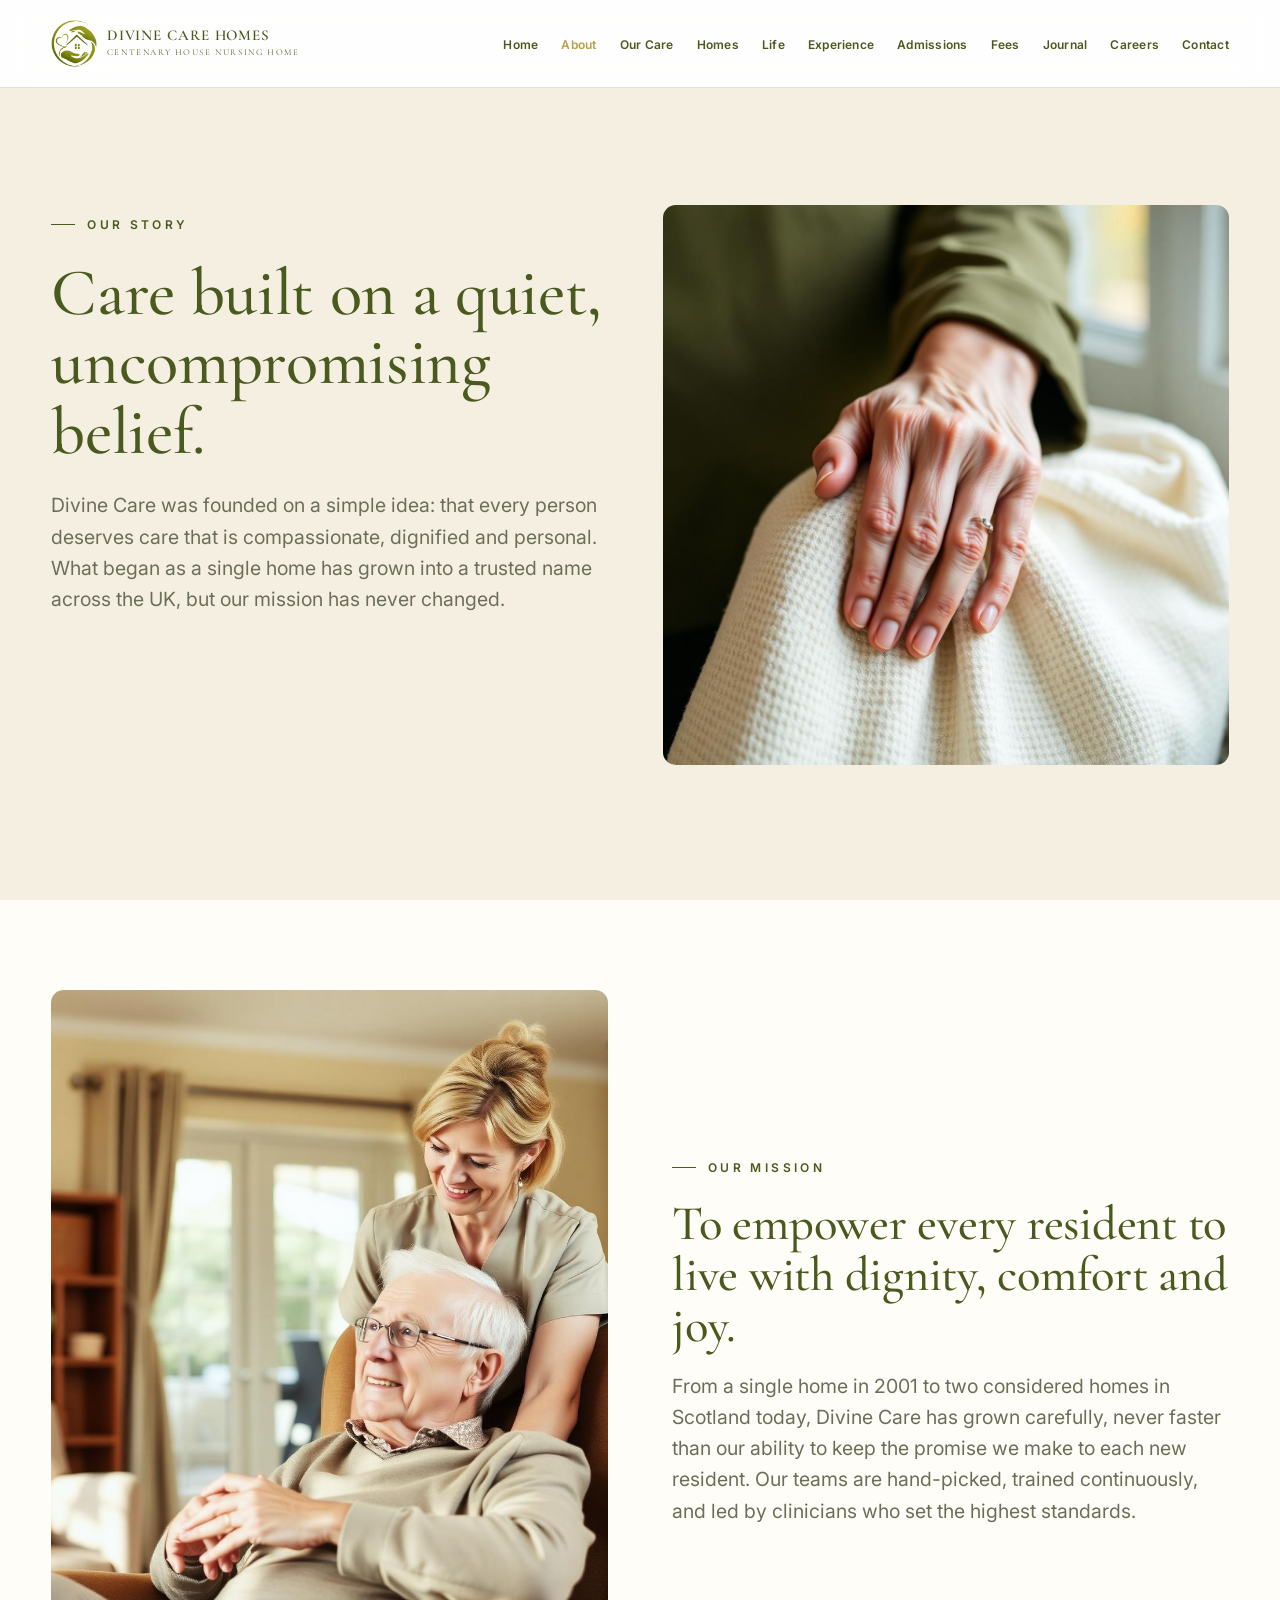
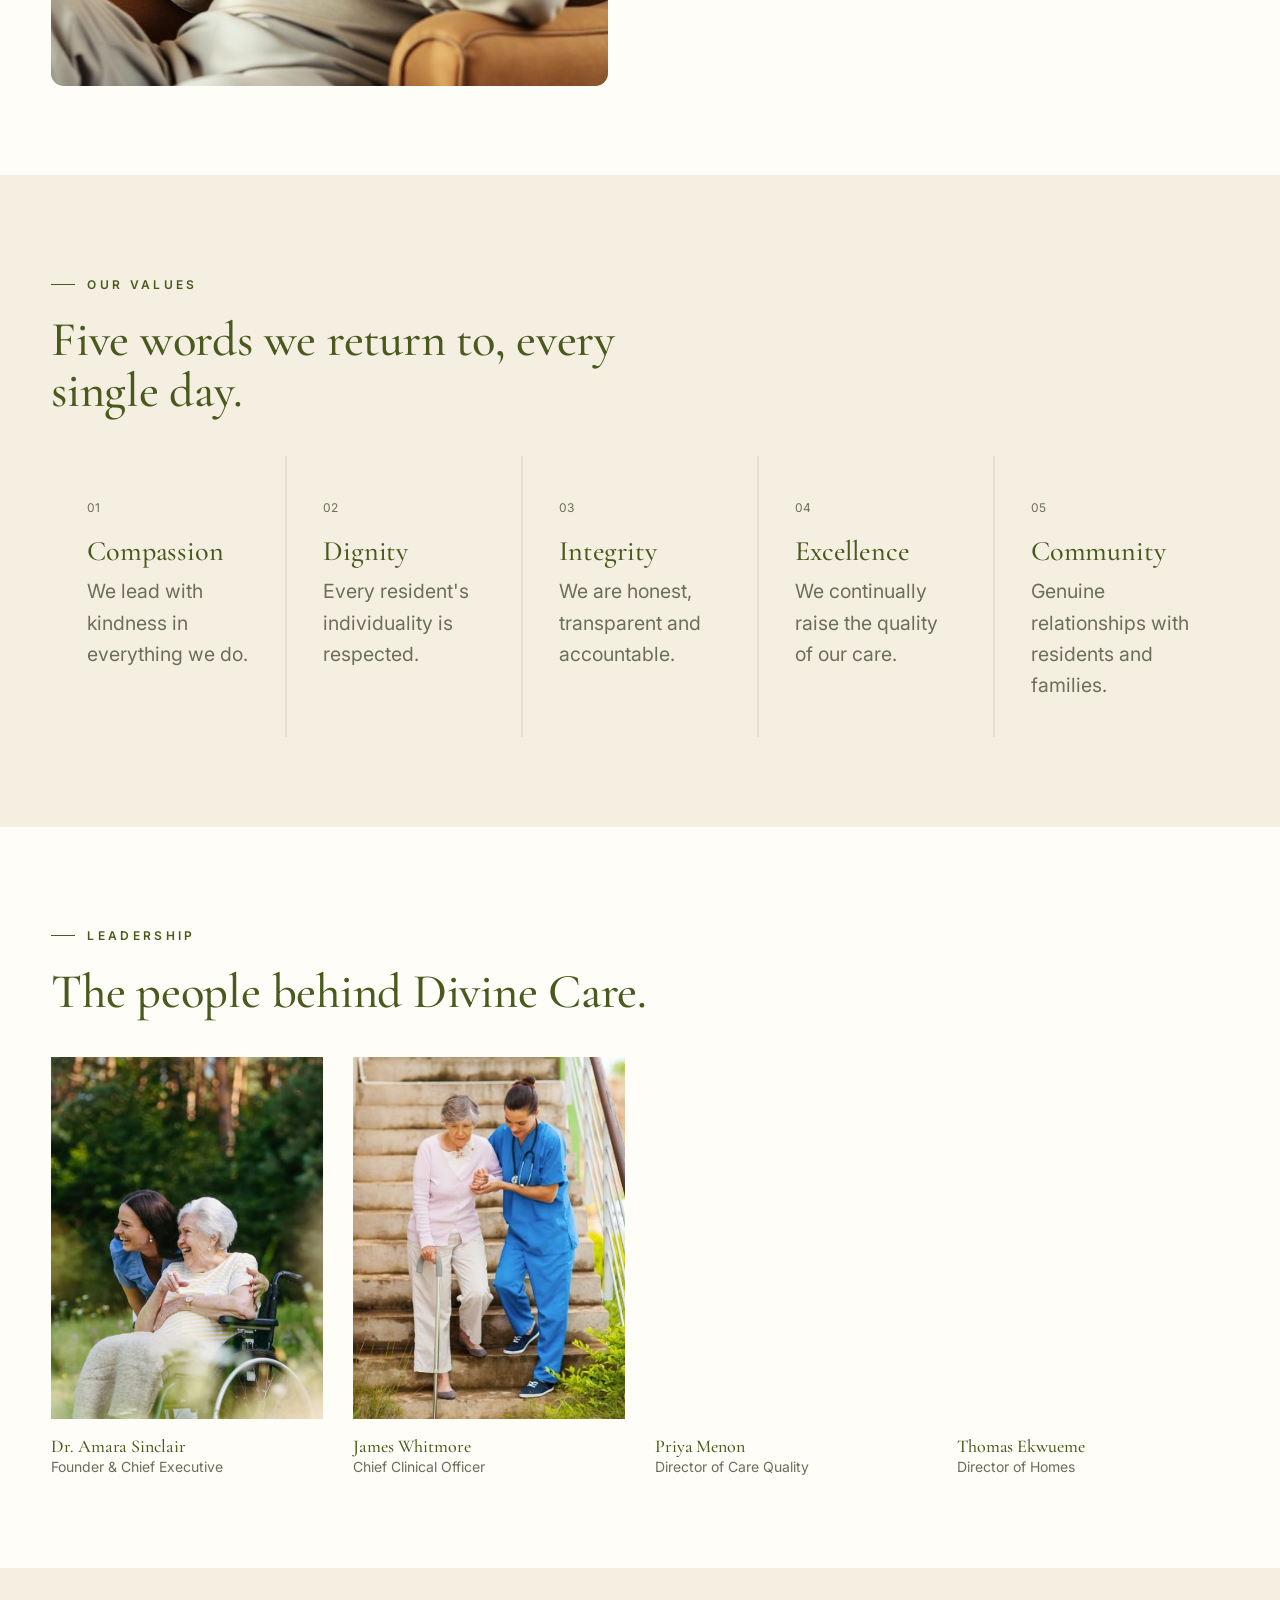
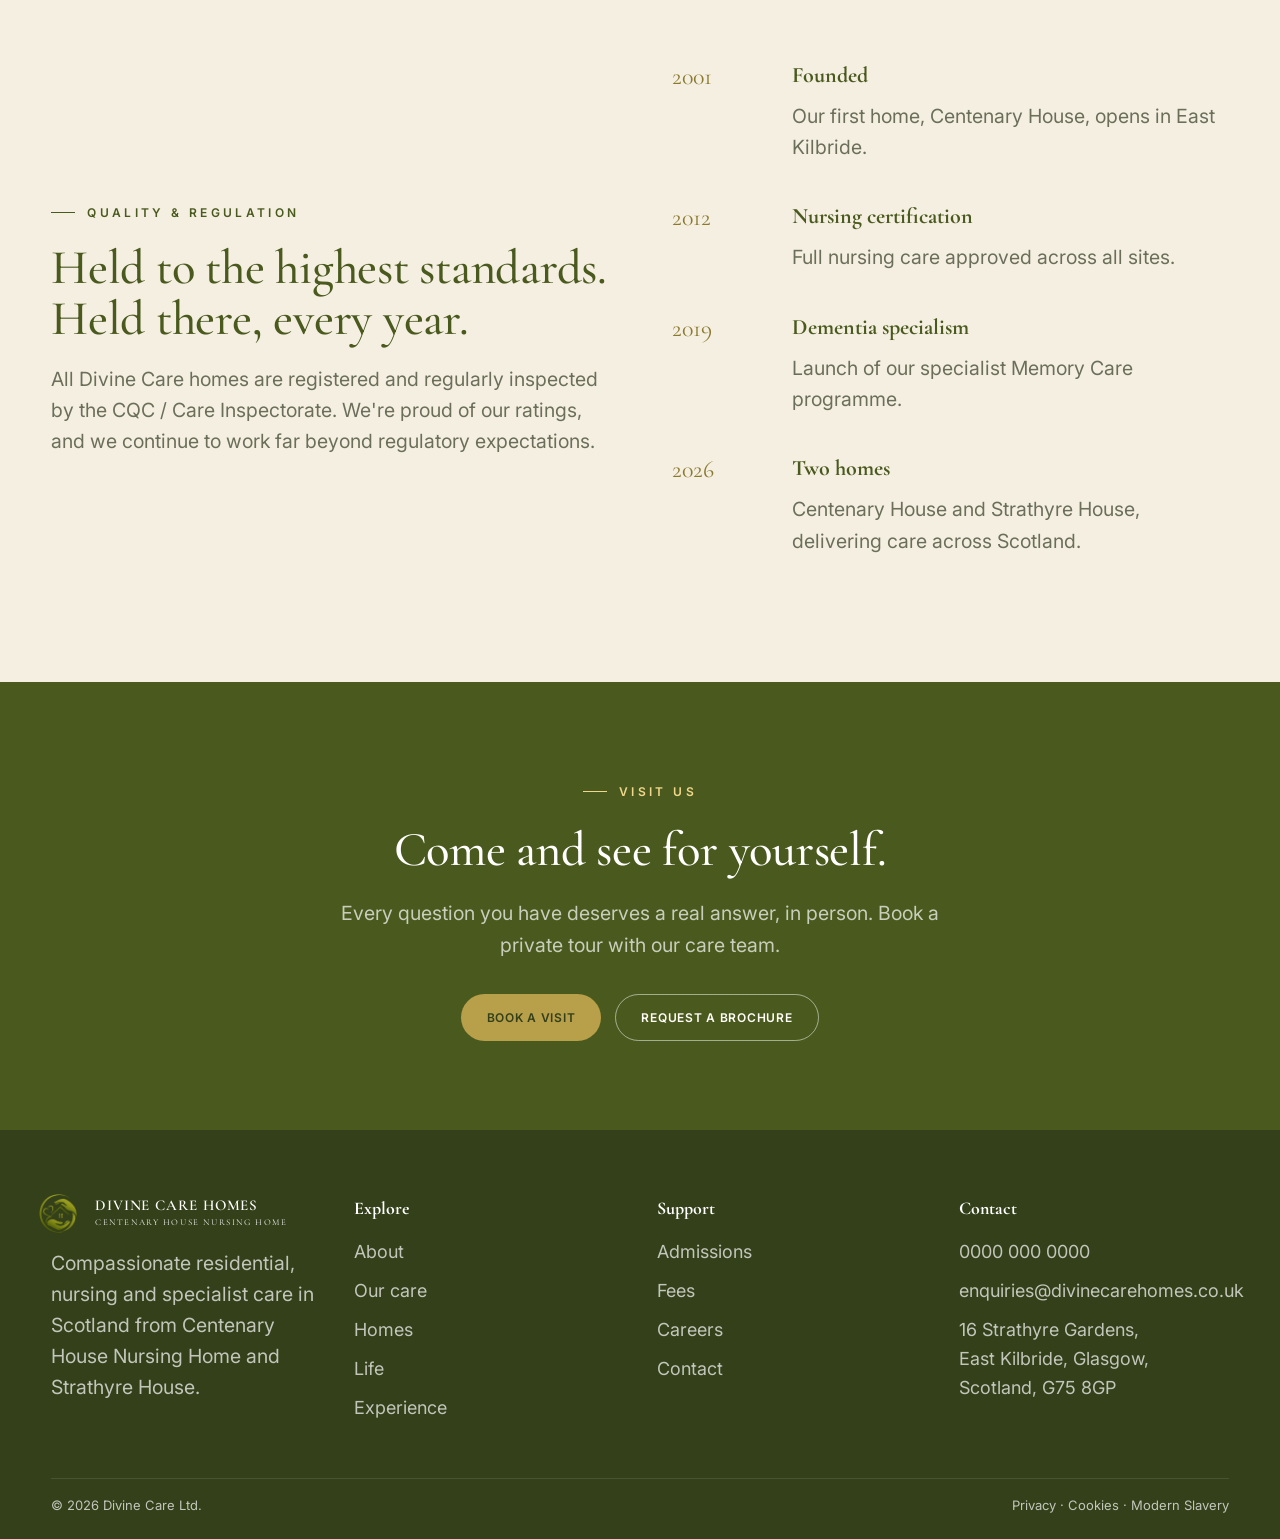
==== about.html @ 0b5ee7dc "added new images" ====
<!doctype html>
<html lang="en">
<head>
<meta charset="utf-8" />
<meta name="viewport" content="width=device-width,initial-scale=1" />
<title>About Divine Care, Our story, values and leadership</title>
<meta name="description" content="Divine Care was founded on a simple belief: every person deserves care that is compassionate, dignified and personal." />
<meta property="og:title" content="About Divine Care, Our story, values and leadership" />
<meta property="og:description" content="Divine Care was founded on a simple belief: every person deserves care that is compassionate, dignified and personal." />
<meta property="og:type" content="website" />
<link rel="preconnect" href="https://fonts.googleapis.com">
<link rel="preconnect" href="https://fonts.gstatic.com" crossorigin>
<link href="https://fonts.googleapis.com/css2?family=Cormorant+Garamond:wght@400;500;600&family=Inter:wght@400;500;600&display=swap" rel="stylesheet">
<link rel="icon" type="image/png" href="logo.png" />
<link rel="stylesheet" href="styles.css" />
</head>
<body data-page="about">
<div id="site-header" data-variant="light"></div>
<section class="page-hero">
  <div class="container">
    <div class="grid">
      <div>
        <span class="eyebrow reveal">Our story</span>
        <h1 class="display reveal delay-1">Care built on a quiet, uncompromising belief.</h1>
        <p class="reveal delay-2">Divine Care was founded on a simple idea: that every person deserves care that is compassionate, dignified and personal. What began as a single home has grown into a trusted name across the UK, but our mission has never changed.</p>
      </div>
      <div class="hero-img reveal delay-2"><img src="images/hands.jpg" alt="" fetchpriority="high" decoding="async"/></div>
    </div>
  </div>
</section>

<section class="section">
  <div class="container two-col">
    <div class="col-img reveal"><img src="images/nursing.jpg" alt="" loading="lazy" decoding="async"/></div>
    <div>
      <span class="eyebrow reveal">Our mission</span>
      <h2 class="display reveal delay-1" style="color:var(--navy);margin:20px 0 20px">To empower every resident to live with dignity, comfort and joy.</h2>
      <p class="muted reveal delay-2">From a single home in 2001 to two considered homes in Scotland today, Divine Care has grown carefully, never faster than our ability to keep the promise we make to each new resident. Our teams are hand-picked, trained continuously, and led by clinicians who set the highest standards.</p>
    </div>
  </div>
</section>

<section class="section cream">
  <div class="container">
    <span class="eyebrow reveal">Our values</span>
    <h2 class="display reveal delay-1" style="color:var(--navy);margin:20px 0 40px;max-width:640px">Five words we return to, every single day.</h2>
    <div style="display:grid;grid-template-columns:repeat(auto-fit,minmax(220px,1fr));gap:2px;background:var(--line)"><div class="reveal" style="background:var(--cream);padding:36px;min-height:220px"><span style="color:var(--muted);font-size:12px">01</span><h3 class="display" style="color:var(--navy);margin:16px 0 10px">Compassion</h3><p class="muted">We lead with kindness in everything we do.</p></div><div class="reveal" style="background:var(--cream);padding:36px;min-height:220px"><span style="color:var(--muted);font-size:12px">02</span><h3 class="display" style="color:var(--navy);margin:16px 0 10px">Dignity</h3><p class="muted">Every resident's individuality is respected.</p></div><div class="reveal" style="background:var(--cream);padding:36px;min-height:220px"><span style="color:var(--muted);font-size:12px">03</span><h3 class="display" style="color:var(--navy);margin:16px 0 10px">Integrity</h3><p class="muted">We are honest, transparent and accountable.</p></div><div class="reveal" style="background:var(--cream);padding:36px;min-height:220px"><span style="color:var(--muted);font-size:12px">04</span><h3 class="display" style="color:var(--navy);margin:16px 0 10px">Excellence</h3><p class="muted">We continually raise the quality of our care.</p></div><div class="reveal" style="background:var(--cream);padding:36px;min-height:220px"><span style="color:var(--muted);font-size:12px">05</span><h3 class="display" style="color:var(--navy);margin:16px 0 10px">Community</h3><p class="muted">Genuine relationships with residents and families.</p></div></div>
  </div>
</section>

<section class="section">
  <div class="container">
    <span class="eyebrow reveal">Leadership</span>
    <h2 class="display reveal delay-1" style="color:var(--navy);margin:20px 0 40px">The people behind Divine Care.</h2>
    <div style="display:grid;grid-template-columns:repeat(auto-fit,minmax(220px,1fr));gap:30px"><div class="reveal delay-0"><div style="aspect-ratio:3/4;overflow:hidden"><img src="images/Home care/5.jfif" alt="Dr. Amara Sinclair" style="width:100%;height:100%;object-fit:cover" loading="lazy" decoding="async"/></div><h3 class="display" style="color:var(--navy);margin-top:18px;font-size:18px">Dr. Amara Sinclair</h3><p class="muted" style="font-size:14px">Founder & Chief Executive</p></div><div class="reveal delay-1"><div style="aspect-ratio:3/4;overflow:hidden"><img src="images/Home care/6.jfif" alt="James Whitmore" style="width:100%;height:100%;object-fit:cover" loading="lazy" decoding="async"/></div><h3 class="display" style="color:var(--navy);margin-top:18px;font-size:18px">James Whitmore</h3><p class="muted" style="font-size:14px">Chief Clinical Officer</p></div><div class="reveal delay-2"><div style="aspect-ratio:3/4;overflow:hidden"><img src="images/Home care/7.jfif" alt="Priya Menon" style="width:100%;height:100%;object-fit:cover" loading="lazy" decoding="async"/></div><h3 class="display" style="color:var(--navy);margin-top:18px;font-size:18px">Priya Menon</h3><p class="muted" style="font-size:14px">Director of Care Quality</p></div><div class="reveal delay-0"><div style="aspect-ratio:3/4;overflow:hidden"><img src="images/Home care/8.jfif" alt="Thomas Ekwueme" style="width:100%;height:100%;object-fit:cover" loading="lazy" decoding="async"/></div><h3 class="display" style="color:var(--navy);margin-top:18px;font-size:18px">Thomas Ekwueme</h3><p class="muted" style="font-size:14px">Director of Homes</p></div></div>
  </div>
</section>

<section class="section cream">
  <div class="container two-col">
    <div>
      <span class="eyebrow reveal">Quality & regulation</span>
      <h2 class="display reveal delay-1" style="color:var(--navy);margin:20px 0 20px">Held to the highest standards. Held there, every year.</h2>
      <p class="muted reveal delay-2">All Divine Care homes are registered and regularly inspected by the CQC / Care Inspectorate. We're proud of our ratings, and we continue to work far beyond regulatory expectations.</p>
    </div>
    <div><div class="reveal" style="display:grid;grid-template-columns:100px 1fr;gap:20px;margin-bottom:36px"><span style="color:var(--gold);font-family:var(--font-display);font-size:24px">2001</span><div><h3 style="color:var(--navy);font-family:var(--font-display);font-size:22px">Founded</h3><p style="color:var(--muted);margin-top:8px">Our first home, Centenary House, opens in East Kilbride.</p></div></div><div class="reveal" style="display:grid;grid-template-columns:100px 1fr;gap:20px;margin-bottom:36px"><span style="color:var(--gold);font-family:var(--font-display);font-size:24px">2012</span><div><h3 style="color:var(--navy);font-family:var(--font-display);font-size:22px">Nursing certification</h3><p style="color:var(--muted);margin-top:8px">Full nursing care approved across all sites.</p></div></div><div class="reveal" style="display:grid;grid-template-columns:100px 1fr;gap:20px;margin-bottom:36px"><span style="color:var(--gold);font-family:var(--font-display);font-size:24px">2019</span><div><h3 style="color:var(--navy);font-family:var(--font-display);font-size:22px">Dementia specialism</h3><p style="color:var(--muted);margin-top:8px">Launch of our specialist Memory Care programme.</p></div></div><div class="reveal" style="display:grid;grid-template-columns:100px 1fr;gap:20px;margin-bottom:36px"><span style="color:var(--gold);font-family:var(--font-display);font-size:24px">2026</span><div><h3 style="color:var(--navy);font-family:var(--font-display);font-size:22px">Two homes</h3><p style="color:var(--muted);margin-top:8px">Centenary House and Strathyre House, delivering care across Scotland.</p></div></div></div>
  </div>
</section>
<section class="cta">
  <div class="container">
    <span class="eyebrow reveal" style="color:var(--gold)">Visit us</span>
    <h2 class="display reveal delay-1">Come and see for yourself.</h2>
    <p class="reveal delay-2">Every question you have deserves a real answer, in person. Book a private tour with our care team.</p>
    <div class="cta-actions reveal delay-3">
      <a href="contact.html" class="btn">Book a visit</a>
      <a href="contact.html" class="btn ghost">Request a brochure</a>
    </div>
  </div>
</section>
<div id="site-footer"></div>
<script src="script.js"></script>
</body></html>
---- styles.css ----
/* ================================================================
   Divine Care — Static Site Styles
   Responsive scaling refactor (clamp / min / vw) — same aesthetic
   ================================================================ */
:root {
  /* Palette matched to the Divine Care Homes Scotland logo — olive & sage on warm ivory */
  --navy: #4a5a1e;
  /* deep olive (was navy) — primary brand */
  --navy-2: #33401a;
  /* darker olive */
  --sage: #c4d1a8;
  /* soft sage */
  --gold: #8a7a2e;
  /* muted olive-gold accent (matches wordmark) */
  --gold-2: #b89f4a;
  /* warm highlight */
  --cream: #f5efe2;
  /* warm ivory */
  --ink: #2a2d1f;
  /* deep olive ink */
  --muted: #6b6f5a;
  /* muted olive-grey text */
  --line: #e6dfcf;
  --white: #fffdf7;
  --font-body: 'Inter', system-ui, sans-serif;
  --font-display: 'Cormorant Garamond', 'Playfair Display', serif;


  /* fluid spacing scale */
  --sp-1: clamp(4px, 0.4vw, 8px);
  --sp-2: clamp(8px, 0.8vw, 14px);
  --sp-3: clamp(12px, 1.2vw, 20px);
  --sp-4: clamp(16px, 1.8vw, 28px);
  --sp-5: clamp(24px, 2.6vw, 40px);
  --sp-6: clamp(32px, 3.6vw, 56px);
  --sp-7: clamp(48px, 5vw, 80px);
  --sp-8: clamp(64px, 7vw, 120px);

  --container-max: 1400px;
  --gutter: clamp(20px, 4vw, 72px);
  --radius: clamp(8px, 1vw, 16px);
}

* {
  box-sizing: border-box;
  margin: 0;
  padding: 0
}

html {
  scroll-behavior: smooth;
  -webkit-text-size-adjust: 100%;
  font-size: clamp(15px, 0.55vw + 12px, 18px)
}

body {
  font-family: var(--font-body);
  color: var(--ink);
  background: var(--white);
  line-height: 1.6;
  -webkit-font-smoothing: antialiased;
  overflow-x: hidden;
}

img,
svg,
video {
  max-width: 100%;
  height: auto;
  display: block
}

a {
  color: inherit;
  text-decoration: none;
  transition: color .3s
}

button {
  font: inherit;
  cursor: pointer;
  border: none;
  background: none;
  color: inherit
}

.container {
  width: 100%;
  max-width: var(--container-max);
  margin-inline: auto;
  padding-inline: var(--gutter);
}

/* ---------- Typography (all fluid) ---------- */
.display {
  font-family: var(--font-display);
  font-weight: 500;
  line-height: 1.05;
  letter-spacing: -.005em
}

h1.display {
  font-size: clamp(2.25rem, 5.2vw, 5.25rem)
}

h2.display {
  font-size: clamp(1.85rem, 3.8vw, 3.75rem)
}

h3.display {
  font-size: clamp(1.35rem, 2.2vw, 2.15rem)
}

p {
  font-size: clamp(0.95rem, 0.4vw + 0.8rem, 1.1rem)
}

.eyebrow {
  display: inline-flex;
  align-items: center;
  gap: 12px;
  font-size: clamp(12px, 0.75vw, 14px);
  letter-spacing: .28em;
  text-transform: uppercase;
  color: var(--navy);
  font-weight: 600;
}

.eyebrow::before {
  content: "";
  width: clamp(16px, 2vw, 24px);
  height: 1px;
  background: var(--navy)
}

/* Eyebrows on dark backgrounds (navy backgrounds, overlays, footer, stacked sections) */
.hero .eyebrow,
.css-parallax .eyebrow,
.stacked-item .eyebrow,
.fp-slide .eyebrow,
.cta .eyebrow,
.section.navy .eyebrow,
footer .eyebrow {
  color: #f0d78c !important;
}

.hero .eyebrow::before,
.css-parallax .eyebrow::before,
.stacked-item .eyebrow::before,
.fp-slide .eyebrow::before,
.cta .eyebrow::before,
.section.navy .eyebrow::before,
footer .eyebrow::before {
  background: #f0d78c !important;
}

.gold {
  color: var(--gold)
}

.muted {
  color: var(--muted)
}

/* ================================================================
   9. RESPONSIVE STICKY HEADER NAVIGATION
   ================================================================ */
.site-header {
  position: fixed;
  inset: 0 0 auto 0;
  z-index: 50;
  transition: background .35s ease, box-shadow .35s ease, padding .35s ease, backdrop-filter .35s ease;
  padding: clamp(14px, 1.6vw, 24px) 0;
}

.site-header.scrolled {
  background: rgba(255, 255, 255, .94);
  backdrop-filter: blur(14px);
  -webkit-backdrop-filter: blur(14px);
  box-shadow: 0 1px 0 rgba(0, 0, 0, .06);
  padding: clamp(10px, 1vw, 16px) 0;
}

.site-header.light {
  background: rgba(255, 255, 255, .94);
  backdrop-filter: blur(14px);
  -webkit-backdrop-filter: blur(14px);
  box-shadow: 0 1px 0 rgba(0, 0, 0, .06);
}

.nav {
  display: flex;
  align-items: center;
  justify-content: space-between;
  gap: clamp(16px, 2vw, 32px);
  flex-wrap: nowrap;
}

.brand {
  display: inline-flex;
  align-items: center;
  gap: clamp(8px, 0.8vw, 14px);
  font-family: var(--font-display);
  font-size: clamp(15px, 1.15vw, 20px);
  color: var(--white);
  letter-spacing: .06em;
  text-transform: uppercase;
  font-weight: 600;
  flex-shrink: 0;
  line-height: 1;
}

.brand img {
  height: clamp(42px, 3.6vw, 60px);
  width: auto;
  transition: filter .35s ease;
}

.site-header.scrolled .brand img,
.site-header.light .brand img {
  filter: none
}

.brand-text {
  white-space: nowrap
}

.brand-text small {
  display: block;
  font-size: .59em;
  letter-spacing: .18em;
  opacity: .95;
  margin-top: 4px;
  font-weight: 400;
  line-height: 1.45
}

.footer-brand .logo-badge {
  display: inline-flex;
  align-items: center;
  background: transparent;
  padding: 0;
  border-radius: 0;
  flex-shrink: 0;
  margin-left: -12px;
  /* nudge the icon only — keeps brand text aligned with the paragraph below it */
}

.footer-brand .logo-badge img {
  height: clamp(30px, 3vw, 42px);
  width: auto;
  display: block
}

.footer-brand {
  display: inline-flex;
  align-items: center;
  gap: 1rem;
}

.footer-brand .brand-text {
  color: #fff
}

.site-header.scrolled .brand,
.site-header.light .brand {
  color: var(--navy)
}

.nav-links {
  display: flex;
  gap: clamp(16px, 1.8vw, 32px);
  list-style: none;
  align-items: center;
}

.nav-links a {
  color: rgba(255, 255, 255, .85);
  font-size: clamp(12px, 0.85vw, 14px);
  font-weight: 600;
  letter-spacing: .02em;
  white-space: nowrap;
}

.nav-links a:hover {
  color: var(--gold)
}

.site-header.scrolled .nav-links a,
.site-header.light .nav-links a {
  color: var(--navy)
}

.btn {
  display: inline-flex;
  align-items: center;
  gap: 8px;
  padding: clamp(10px, 1vw, 14px) clamp(18px, 2vw, 28px);
  border-radius: 999px;
  background: var(--gold-2);
  color: var(--navy-2);
  font-size: clamp(12px, 0.85vw, 14px);
  font-weight: 600;
  letter-spacing: .06em;
  text-transform: uppercase;
  transition: transform .3s, background .3s;
  white-space: nowrap;
}

.btn:hover {
  background: var(--gold);
  color: #fff;
  transform: translateY(-1px)
}

.btn.ghost {
  background: transparent;
  color: var(--white);
  border: 1px solid rgba(255, 255, 255, .5)
}

.btn.ghost:hover {
  background: rgba(255, 255, 255, .12);
  color: #fff
}

.btn.dark {
  background: var(--navy);
  color: var(--white)
}

.btn.dark:hover {
  background: var(--navy-2);
  color: #fff
}

.menu-toggle {
  display: none;
  color: var(--white);
  font-size: 22px
}

.site-header.scrolled .menu-toggle,
.site-header.light .menu-toggle {
  color: var(--navy)
}

/* mobile nav — kicks in earlier so links never crowd the CTA */
@media (max-width:1080px) {
  .nav-links {
    position: fixed;
    inset: 64px 0 auto 0;
    background: var(--white);
    flex-direction: column;
    align-items: flex-start;
    padding: 24px var(--gutter);
    gap: 18px;
    transform: translateY(-120%);
    transition: transform .4s ease;
    box-shadow: 0 20px 40px rgba(0, 0, 0, .08);
    max-height: calc(100vh - 64px);
    overflow-y: auto;
  }

  .nav-links.open {
    transform: translateY(0)
  }

  .nav-links a {
    color: var(--navy);
    font-size: 16px
  }

  .menu-toggle {
    display: block
  }

  .nav>.btn {
    display: none
  }
}

/* ---------- Hero ---------- */
.hero {
  position: relative;
  min-height: 100svh;
  display: flex;
  align-items: center;
  justify-content: center;
  color: var(--white);
  overflow: hidden;
  padding: clamp(96px, 14vh, 140px) var(--gutter) var(--sp-7);
  text-align: center;
}

.hero-bg {
  position: absolute;
  inset: 0;
  z-index: -2;
  overflow: hidden
}

.hero-bg img,
.hero-bg video {
  width: 100%;
  height: 120%;
  object-fit: cover;
  transform: translateY(var(--parallax, 0px))
}

.hero-video {
  display: block;
}

.hero-img-mobile {
  display: none;
}

@media (max-width: 900px) {
  .hero-video {
    display: none;
  }

  .hero-img-mobile {
    display: block;
  }
}

.hero-bg::after {
  content: "";
  position: absolute;
  inset: 0;
  background: linear-gradient(180deg, rgba(51, 64, 26, .55) 0%, rgba(51, 64, 26, .7) 60%, rgba(51, 64, 26, .9) 100%);
}

.hero-inner {
  position: relative;
  z-index: 1;
  max-width: min(900px, 100%);
  margin-inline: auto;
  display: flex;
  flex-direction: column;
  align-items: center
}

.hero h1 {
  margin: var(--sp-4) 0 var(--sp-5);
  color: #fff
}

.hero p {
  max-width: 56ch;
  color: rgba(255, 255, 255, .9);
  margin-inline: auto
}

.hero-actions {
  margin-top: var(--sp-6);
  display: flex;
  gap: 14px;
  flex-wrap: wrap;
  justify-content: center
}

/* Hero "whisper" eyebrow — brighter + larger so it reads over the image */
.hero .eyebrow {
  font-size: clamp(13px, 1vw, 16px);
  color: #f0d78c;
  letter-spacing: .32em;
  font-weight: 600;
  text-shadow: 0 1px 2px rgba(0, 0, 0, .35);
}

.hero .eyebrow::before {
  background: #f0d78c;
  width: clamp(24px, 3vw, 32px)
}

/* Hide numeric tags on stacked cards — user requested no numbers */
.stack-card .num-tag {
  display: none
}

/* Two-up card grid for the Homes page */
.card-grid.two {
  grid-template-columns: repeat(auto-fit, minmax(min(320px, 100%), 1fr));
  max-width: min(920px, 100%);
  margin-inline: auto
}

.page-hero {
  min-height: 100svh;
  display: flex;
  align-items: center;
  padding: clamp(88px, 13vh, 130px) 0 var(--sp-6);
  background: var(--cream);
  position: relative;
  overflow: hidden;
}

.page-hero .container {
  width: 100%
}

.page-hero .grid {
  display: grid;
  grid-template-columns: repeat(auto-fit, minmax(min(360px, 100%), 1fr));
  gap: var(--sp-6);
  align-items: stretch;
  min-height: min(64svh, 560px);
}

.page-hero h1 {
  color: var(--navy);
  margin: var(--sp-4) 0 var(--sp-4)
}

.page-hero p {
  color: var(--muted);
  max-width: 52ch
}

.page-hero .hero-img {
  width: 100%;
  height: 100%;
  overflow: hidden;
  border-radius: var(--radius)
}

.page-hero .hero-img img {
  width: 100%;
  height: 100%;
  object-fit: cover
}

@media (max-width:640px) {
  .page-hero .grid {
    min-height: auto
  }

  .page-hero .hero-img {
    height: 32vh
  }

  .page-hero h1 {
    font-size: clamp(1.9rem, 7.5vw, 2.6rem)
  }
}

/* ---------- Sections ---------- */
section {
  position: relative
}

.section {
  padding: var(--sp-8) 0;
  background: var(--white)
}

.section.cream {
  background: var(--cream)
}

.section.navy {
  background: var(--navy);
  color: var(--white)
}

.section.navy h2,
.section.navy h3 {
  color: #fff
}

.two-col {
  display: grid;
  grid-template-columns: repeat(auto-fit, minmax(min(360px, 100%), 1fr));
  gap: var(--sp-7);
  align-items: center;
}

.two-col .col-img {
  aspect-ratio: 4/5;
  overflow: hidden;
  border-radius: var(--radius)
}

.two-col img {
  width: 100%;
  height: 100%;
  object-fit: cover
}

/* ---------- Reveal ---------- */
.reveal {
  opacity: 0;
  transform: translateY(28px);
  transition: opacity 1s cubic-bezier(.22, .61, .36, 1), transform 1s cubic-bezier(.22, .61, .36, 1)
}

.reveal.in {
  opacity: 1;
  transform: none
}

.reveal.delay-1 {
  transition-delay: .1s
}

.reveal.delay-2 {
  transition-delay: .2s
}

.reveal.delay-3 {
  transition-delay: .3s
}

/* ---------- Stats ---------- */
.stats {
  display: grid;
  grid-template-columns: repeat(auto-fit, minmax(min(200px, 100%), 1fr));
  gap: var(--sp-5);
  padding: var(--sp-7) 0;
  border-top: 1px solid var(--line);
  border-bottom: 1px solid var(--line);
}

.stat .num {
  font-family: var(--font-display);
  font-size: clamp(2.25rem, 4.5vw, 4rem);
  color: var(--navy);
  line-height: 1
}

.stat .lbl {
  margin-top: 10px;
  font-size: clamp(11px, 0.75vw, 13px);
  letter-spacing: .14em;
  text-transform: uppercase;
  color: var(--muted)
}

/* ---------- Cards ---------- */
.card-grid {
  display: grid;
  grid-template-columns: repeat(auto-fit, minmax(min(280px, 100%), 1fr));
  gap: var(--sp-4);
}

.card {
  background: var(--white);
  border: 1px solid var(--line);
  border-radius: var(--radius);
  overflow: hidden;
  transition: transform .5s, box-shadow .5s
}

.card:hover {
  transform: translateY(-6px);
  box-shadow: 0 30px 60px -20px rgba(51, 64, 26, .18)
}

.card .card-img {
  aspect-ratio: 4/3;
  overflow: hidden
}

.card .card-img img {
  width: 100%;
  height: 100%;
  object-fit: cover;
  transition: transform .8s
}

.card:hover .card-img img {
  transform: scale(1.05)
}

.card .card-body {
  padding: clamp(20px, 2vw, 32px)
}

.card h3 {
  font-family: var(--font-display);
  font-size: clamp(18px, 1.6vw, 24px);
  color: var(--navy);
  margin-bottom: 10px
}

.card p {
  color: var(--muted);
  font-size: clamp(14px, 0.9vw, 16px)
}

.card .more {
  margin-top: 16px;
  display: inline-flex;
  align-items: center;
  gap: 8px;
  font-size: 12px;
  letter-spacing: .1em;
  text-transform: uppercase;
  color: var(--gold);
  font-weight: 600
}

/* ================================================================
   11. STICKY PARALLAX SECTIONS  (existing, tuned)
   ================================================================ */
.stacked {
  background: var(--cream);
  color: var(--ink);
  position: relative
}

.stacked-intro {
  padding: var(--sp-8) 0 var(--sp-5);
  text-align: center
}

.stacked-intro h2 {
  color: var(--navy);
  max-width: 36ch;
  margin: var(--sp-4) auto var(--sp-3)
}

.stacked-intro p {
  color: var(--muted);
  max-width: 52ch;
  margin: 0 auto
}

.stacked-item {
  position: sticky;
  top: 0;
  height: 100svh;
  display: grid;
  grid-template-columns: 1fr 1fr;
  gap: var(--sp-6);
  align-items: center;
  padding: 0 var(--gutter);
  background: linear-gradient(135deg, var(--navy) 0%, var(--ink) 100%);
  border-top: 1px solid rgba(255, 255, 255, .06);
}

.stacked-item .s-img {
  position: relative;
  height: 75vh;
  overflow: hidden;
  border-radius: var(--radius)
}

.stacked-item .s-img img {
  width: 100%;
  height: 100%;
  object-fit: cover
}

.stacked-item .s-content {
  max-width: 52ch
}

.stacked-item h3 {
  color: #fff;
  margin: var(--sp-3) 0 var(--sp-4)
}

.stacked-item h3 em {
  font-style: normal;
  color: var(--gold)
}

.stacked-item p {
  color: rgba(255, 255, 255, .72)
}

.stacked-item .s-index {
  margin-top: var(--sp-5);
  font-size: 12px;
  letter-spacing: .3em;
  color: var(--gold)
}

@media (max-width:900px) {
  .stacked-item {
    grid-template-columns: 1fr;
    height: 100svh;
    position: sticky;
    top: 0;
    padding: var(--sp-7) var(--gutter)
  }

  .stacked-item .s-img {
    height: 45vh
  }
}

/* ================================================================
   HORIZONTAL PARALLAX GALLERY
   ================================================================ */
.h-gallery {
  position: relative;
  background: var(--white)
}

.h-gallery-intro {
  padding: var(--sp-8) 0 var(--sp-5);
  text-align: center
}

.h-gallery-intro h2 {
  color: var(--navy);
  max-width: 36ch;
  margin: var(--sp-4) auto var(--sp-3)
}

.h-gallery-intro p {
  color: var(--muted);
  max-width: 52ch;
  margin: 0 auto
}

.h-scroll {
  height: 400vh;
  position: relative
}

.h-scroll-sticky {
  position: sticky;
  top: 0;
  height: 100svh;
  overflow: hidden;
  display: flex;
  align-items: center
}

.h-track {
  display: flex;
  gap: clamp(16px, 2vw, 32px);
  padding: 0 8vw;
  will-change: transform
}

.h-slide {
  flex: 0 0 min(70vw, 900px);
  min-width: 280px;
  height: min(70vh, 720px);
  position: relative;
  overflow: hidden;
  border-radius: var(--radius);
  background: #000;
}

.h-slide img {
  width: 100%;
  height: 100%;
  object-fit: cover;
  transform: scale(1.15);
  will-change: transform
}

.h-slide .h-caption {
  position: absolute;
  left: clamp(20px, 3vw, 40px);
  bottom: clamp(20px, 3vw, 40px);
  color: #fff;
  z-index: 2;
  max-width: 70%
}

.h-slide .h-caption span {
  font-size: 11px;
  letter-spacing: .3em;
  text-transform: uppercase;
  color: var(--gold)
}

.h-slide .h-caption h3 {
  font-family: var(--font-display);
  font-size: clamp(1.4rem, 2.6vw, 2.4rem);
  margin-top: 10px;
  color: #fff;
  line-height: 1.1
}

.h-slide::after {
  content: "";
  position: absolute;
  inset: 0;
  background: linear-gradient(180deg, transparent 40%, rgba(0, 0, 0, .7) 100%);
  z-index: 1
}

.h-progress {
  position: absolute;
  left: 8vw;
  right: 8vw;
  bottom: clamp(24px, 3vw, 48px);
  height: 2px;
  background: rgba(51, 64, 26, .15);
  z-index: 5
}

.h-progress .bar {
  height: 100%;
  background: var(--gold);
  width: 0%;
  transition: width .1s linear
}

@media (max-width:900px) {
  .h-scroll {
    height: auto
  }

  .h-scroll-sticky {
    position: relative;
    height: auto;
    overflow-x: auto;
    scroll-snap-type: x mandatory;
    -webkit-overflow-scrolling: touch
  }

  .h-track {
    padding: 20px var(--gutter)
  }

  .h-slide {
    flex: 0 0 85vw;
    height: 60vh;
    scroll-snap-align: center
  }

  .h-progress {
    display: none
  }
}

/* ================================================================
   STACKED CARDS EFFECT
   ================================================================ */
.stack-cards {
  padding: var(--sp-8) 0;
  background: var(--white)
}

.stack-cards-intro {
  text-align: center;
  margin-bottom: var(--sp-6)
}

.stack-cards-intro h2 {
  color: var(--navy);
  max-width: 36ch;
  margin: var(--sp-4) auto var(--sp-3)
}

.stack-cards-intro p {
  color: var(--muted);
  max-width: 52ch;
  margin: 0 auto
}

.stack-wrap {
  max-width: min(1000px, 92%);
  margin-inline: auto
}

.stack-card {
  position: sticky;
  top: clamp(80px, 10vh, 120px);
  background: var(--white);
  border-radius: var(--radius);
  overflow: hidden;
  box-shadow: 0 40px 80px -30px rgba(51, 64, 26, .35);
  display: grid;
  grid-template-columns: 1fr 1fr;
  min-height: 60vh;
  margin-bottom: var(--sp-5);
  transform-origin: center top;
  transition: transform .6s;
}

.stack-card:nth-child(1) {
  top: clamp(80px, 10vh, 120px)
}

.stack-card:nth-child(2) {
  top: calc(clamp(80px, 10vh, 120px) + 20px)
}

.stack-card:nth-child(3) {
  top: calc(clamp(80px, 10vh, 120px) + 40px)
}

.stack-card:nth-child(4) {
  top: calc(clamp(80px, 10vh, 120px) + 60px)
}

.stack-card:nth-child(5) {
  top: calc(clamp(80px, 10vh, 120px) + 80px)
}

.stack-card .sc-img {
  overflow: hidden;
  background: #000
}

.stack-card .sc-img img {
  width: 100%;
  height: 100%;
  object-fit: cover;
  min-height: 60vh
}

.stack-card .sc-content {
  padding: clamp(24px, 3vw, 52px);
  display: flex;
  flex-direction: column;
  justify-content: center
}

.stack-card h3 {
  color: var(--navy);
  margin: var(--sp-3) 0 var(--sp-4);
  font-family: var(--font-display);
  font-size: clamp(1.4rem, 2.6vw, 2.4rem);
  line-height: 1.1
}

.stack-card p {
  color: var(--muted)
}

.stack-card .num-tag {
  font-family: var(--font-display);
  font-size: clamp(2rem, 3.5vw, 3rem);
  color: var(--gold);
  line-height: 1
}

@media (max-width:900px) {
  .stack-card {
    grid-template-columns: 1fr;
    position: relative;
    top: auto !important;
    min-height: auto
  }

  .stack-card .sc-img img {
    min-height: 240px
  }
}

/* ================================================================
   4. CSS PARALLAX SCROLL  (pure-CSS fixed background bands)
   ================================================================ */
.css-parallax {
  position: relative;
  min-height: 80vh;
  display: grid;
  place-items: center;
  padding: var(--sp-8) var(--gutter);
  color: #fff;
  text-align: center;
  background-color: var(--navy);
  background-size: cover;
  background-position: center;
  background-repeat: no-repeat;
  background-attachment: fixed;
}

.css-parallax::before {
  content: "";
  position: absolute;
  inset: 0;
  background: linear-gradient(180deg, rgba(51, 64, 26, .55), rgba(51, 64, 26, .75));
}

.css-parallax .inner {
  position: relative;
  z-index: 1;
  max-width: min(720px, 92%)
}

.css-parallax h2 {
  color: #fff;
  margin-bottom: var(--sp-4)
}

.css-parallax p {
  color: rgba(255, 255, 255, .82)
}

/* iOS Safari doesn't support fixed backgrounds — fall back to cover */
@media (max-width:900px),
(hover:none) {
  .css-parallax {
    background-attachment: scroll
  }
}

/* ================================================================
   6. STICKY FULL-PAGE SLIDES  (scroll-snap sections)
   The wrapper flows in the normal page — snapping happens on the
   root scroller, activated only on the experience page via JS.
   ================================================================ */
html.snap-page {
  scroll-snap-type: y proximity
}

html.snap-page .fp-slides {
  scroll-snap-align: start
}

.fp-slides {
  position: relative;
  height: 100svh;
  overflow: hidden;
}

.fp-slides-track {
  display: flex;
  flex-direction: column;
  transition: transform 0.7s cubic-bezier(.77, 0, .175, 1);
  will-change: transform;
}

.fp-slide {
  height: 100svh;
  min-height: 100svh;
  flex-shrink: 0;
  position: relative;
  display: grid;
  place-items: center;
  padding: var(--sp-7) var(--gutter);
  color: #fff;
  overflow: hidden;
}

.fp-slide .fp-bg {
  position: absolute;
  inset: 0;
  z-index: 0;
  overflow: hidden
}

.fp-slide .fp-bg img {
  width: 100%;
  height: 100%;
  object-fit: cover;
  transform: scale(1.05);
  transition: transform 1.4s cubic-bezier(.22, .61, .36, 1)
}

.fp-slide.in-view .fp-bg img {
  transform: scale(1)
}

.fp-slide .fp-bg::after {
  content: "";
  position: absolute;
  inset: 0;
  background: linear-gradient(180deg, rgba(51, 64, 26, .35), rgba(51, 64, 26, .8));
}

.fp-slide .fp-inner {
  position: relative;
  z-index: 1;
  max-width: min(760px, 92%);
  text-align: center;
  opacity: 0;
  transform: translateY(40px);
  transition: opacity 1s cubic-bezier(.22, .61, .36, 1) .1s, transform 1s cubic-bezier(.22, .61, .36, 1) .1s;
}

.fp-slide.in-view .fp-inner {
  opacity: 1;
  transform: none
}

.fp-slide h2 {
  color: #fff;
  margin: var(--sp-4) 0 var(--sp-4)
}

.fp-slide p {
  color: rgba(255, 255, 255, .82);
  max-width: 52ch;
  margin-inline: auto
}

.fp-slide .fp-index {
  position: absolute;
  top: clamp(20px, 3vw, 40px);
  right: clamp(20px, 3vw, 40px);
  z-index: 2;
  font-size: 12px;
  letter-spacing: .3em;
  color: var(--gold);
}

/* ---------- CTA / Footer ---------- */
.cta {
  padding: var(--sp-8) 0;
  background: var(--navy);
  color: #fff;
  text-align: center;
  position: relative;
  overflow: hidden
}

.cta h2 {
  color: #fff;
  max-width: 36ch;
  margin: var(--sp-4) auto var(--sp-4)
}

.cta p {
  color: rgba(255, 255, 255, .7);
  max-width: 52ch;
  margin: 0 auto var(--sp-5)
}

.cta-actions {
  display: flex;
  gap: 14px;
  justify-content: center;
  flex-wrap: wrap
}

footer {
  background: var(--navy-2);
  color: rgba(255, 255, 255, .7);
  padding: var(--sp-7) 0 var(--sp-4)
}

.footer-grid {
  display: grid;
  grid-template-columns: repeat(auto-fit, minmax(min(220px, 100%), 1fr));
  gap: var(--sp-5);
}

footer h4 {
  color: #fff;
  font-family: var(--font-display);
  font-size: clamp(16px, 1.4vw, 20px);
  margin-bottom: var(--sp-3)
}

footer ul {
  list-style: none
}

footer li {
  margin-bottom: 10px
}

footer a:hover {
  color: var(--gold)
}

.footer-bottom {
  margin-top: var(--sp-6);
  padding-top: var(--sp-3);
  border-top: 1px solid rgba(255, 255, 255, .1);
  display: flex;
  justify-content: space-between;
  flex-wrap: wrap;
  gap: 12px;
  font-size: 13px
}

/* ---------- Footer: two-column table-style mobile layout ----------
   Brand block sits full-width on top (centered), then the three link
   groups sit in a left/right 2-column grid: Explore + Support share
   row 1, Contact spans row 2. Left-aligned within each column so it
   reads like a table rather than one long centered stack. */
@media (max-width:900px) {
  .footer-grid {
    display: grid;
    grid-template-columns: 1fr 1fr;
    column-gap: var(--sp-4);
    row-gap: var(--sp-6);
    text-align: left;
  }

  /* Brand block: 1st child — sits in top-left cell.
     Logo + para stack vertically so all 4 blocks form a true 2x2 grid. */
  .footer-grid>div:nth-child(1) {
    display: flex;
    flex-direction: column;
    align-items: flex-start;
    gap: var(--sp-3);
    text-align: left;
  }

  .footer-grid>div:nth-child(1) .footer-brand {
    flex-direction: column;
    align-items: flex-start;
    gap: 10px;
    justify-content: start;
  }

  .footer-grid>div:nth-child(1) .footer-brand .logo-badge {
    margin-left: 0;
  }

  .footer-grid>div:nth-child(1) p {
    margin: 0;
    text-align: left;
    max-width: none;
  }

  /* Explore (2nd) + Support (3rd): side by side, left-aligned */
  .footer-grid>div:nth-child(2),
  .footer-grid>div:nth-child(3) {
    text-align: left;
  }

  /* Contact (4th): bottom-right cell, left-aligned */
  .footer-grid>div:nth-child(4) {
    text-align: left;
  }

  footer h4 {
    margin-bottom: 12px;
  }

  footer li {
    margin-bottom: 8px;
  }

  .footer-bottom {
    text-align: center;
    flex-direction: column;
    gap: 8px;
  }
}

/* ---------- Forms ---------- */
.contact-grid {
  display: grid;
  grid-template-columns: 1.2fr 1fr;
  gap: 60px;
}

@media (max-width: 900px) {
  .contact-grid {
    display: flex;
    flex-direction: column;
    gap: 40px;
  }

  .contact-grid>* {
    width: 100%;
  }
}

form.enquiry {
  display: grid;
  gap: var(--sp-4);
  max-width: min(640px, 100%)
}

form.enquiry .field {
  position: relative;
  border-bottom: 1px solid var(--line);
  padding-top: 18px
}

form.enquiry label {
  position: absolute;
  top: 2px;
  left: 0;
  font-size: 11px;
  letter-spacing: .24em;
  text-transform: uppercase;
  color: var(--muted)
}

form.enquiry input,
form.enquiry textarea,
form.enquiry select {
  width: 100%;
  border: none;
  outline: none;
  background: transparent;
  padding: 8px 0 14px;
  font: inherit;
  color: var(--navy);
}

form.enquiry textarea {
  min-height: 90px;
  resize: vertical
}

form.enquiry button {
  align-self: flex-start
}

/* ---------- Utility ---------- */
.center {
  text-align: center
}

.mt-l {
  margin-top: var(--sp-6)
}

.pill {
  display: inline-block;
  padding: 6px 14px;
  border: 1px solid var(--line);
  border-radius: 999px;
  font-size: 12px;
  letter-spacing: .14em;
  text-transform: uppercase;
  color: var(--muted);
  margin-right: 6px;
  margin-bottom: 8px
}

/* ---------- Accordion ---------- */
.acc-item {
  border-bottom: 1px solid var(--line)
}

.acc-q {
  width: 100%;
  text-align: left;
  padding: var(--sp-4) 0;
  font-family: var(--font-display);
  font-size: clamp(16px, 1.4vw, 20px);
  color: var(--navy);
  display: flex;
  justify-content: space-between;
  align-items: center;
  gap: 16px
}

.acc-a {
  max-height: 0;
  overflow: hidden;
  transition: max-height .5s ease, padding .3s ease;
  color: var(--muted)
}

.acc-item.open .acc-a {
  max-height: 600px;
  padding-bottom: var(--sp-4)
}

.acc-item.open .acc-q .plus {
  transform: rotate(45deg)
}

.plus {
  display: inline-block;
  transition: transform .4s;
  color: var(--gold);
  font-size: 24px;
  flex-shrink: 0
}

/* ---------- Performance (low-end devices) ----------
   Lets the browser skip layout/paint work for content that is off-screen,
   which matters most on low-end CPUs. Skipped on sticky elements, since
   content-visibility can interfere with sticky positioning. */
.card,
.h-slide,
.acc-item {
  content-visibility: auto;
  contain-intrinsic-size: 1px 420px;
}

/* ---------- Admissions: reading progress + GSAP stacked cards ---------- */
.adm-progress {
  position: fixed;
  top: 0;
  left: 0;
  right: 0;
  height: 3px;
  z-index: 60;
  pointer-events: none;
  background: rgba(74, 90, 30, .08)
}

.adm-progress .bar {
  height: 100%;
  width: 0%;
  background: linear-gradient(90deg, var(--gold), var(--gold-2));
  transition: width .1s linear
}

.admissions-cards {
  overflow: visible
}

.l-cards {
  width: 100%;
  max-width: 1100px;
  margin: 0 auto;
  padding-inline: var(--gutter);
}

.c-card {
  display: grid;
  grid-template-columns: repeat(2, 1fr);
  gap: var(--sp-6);
  margin-top: var(--sp-5);
  width: 100%;
  height: min(78vh, 640px);
  min-height: 440px;
  background: var(--white);
  border: 1px solid var(--line);
  border-radius: var(--radius);
  overflow: hidden;
  box-shadow: 0 40px 80px -30px rgba(51, 64, 26, .25);
  transform-origin: center top;
  will-change: transform;
}

.c-card__description {
  display: flex;
  flex-direction: column;
  justify-content: center;
  padding: clamp(28px, 4vw, 56px);
  order: 1;
}

.c-card__tagline {
  font-size: 12px;
  font-weight: 600;
  letter-spacing: .24em;
  text-transform: uppercase;
  color: var(--gold)
}

.c-card__title {
  font-family: var(--font-display);
  font-weight: 500;
  font-size: clamp(1.6rem, 3vw, 2.4rem);
  color: var(--navy);
  margin: 14px 0 16px;
  line-height: 1.1;
}

.c-card__excerpt {
  color: var(--muted);
  font-size: clamp(14px, 0.95vw, 16px);
  line-height: 1.7
}

.c-card__cta {
  display: flex;
  align-items: center;
  gap: 16px;
  margin-top: var(--sp-5)
}

.c-card__cta a {
  width: max-content;
  padding: 12px 26px;
  border-radius: 999px;
  border: 1px solid var(--navy);
  color: var(--navy);
  font-size: 13px;
  letter-spacing: .06em;
  text-transform: uppercase;
  font-weight: 600;
  transition: background .3s, color .3s;
}

.c-card__cta a:hover {
  background: var(--navy);
  color: #fff
}

.c-card__figure {
  position: relative;
  overflow: hidden;
  background: #000;
  order: 2
}

.c-card__figure img {
  position: absolute;
  inset: 0;
  width: 100%;
  height: 100%;
  object-fit: cover
}

.c-card:nth-child(even) .c-card__description {
  order: 2
}

.c-card:nth-child(even) .c-card__figure {
  order: 1
}

.cards-spacer {
  width: 100%;
  height: 30vh
}

@media (max-width:900px) {
  .c-card {
    grid-template-columns: 1fr;
    height: auto;
    min-height: auto;
    transform: none !important;
  }

  .c-card__description,
  .c-card:nth-child(even) .c-card__description {
    order: 2
  }

  .c-card__figure,
  .c-card:nth-child(even) .c-card__figure {
    order: 1;
    aspect-ratio: 4/3
  }

  .cards-spacer {
    display: none
  }
}

@media (prefers-reduced-motion:reduce) {
  * {
    animation: none !important;
    transition: none !important
  }

  .css-parallax {
    background-attachment: scroll
  }
}
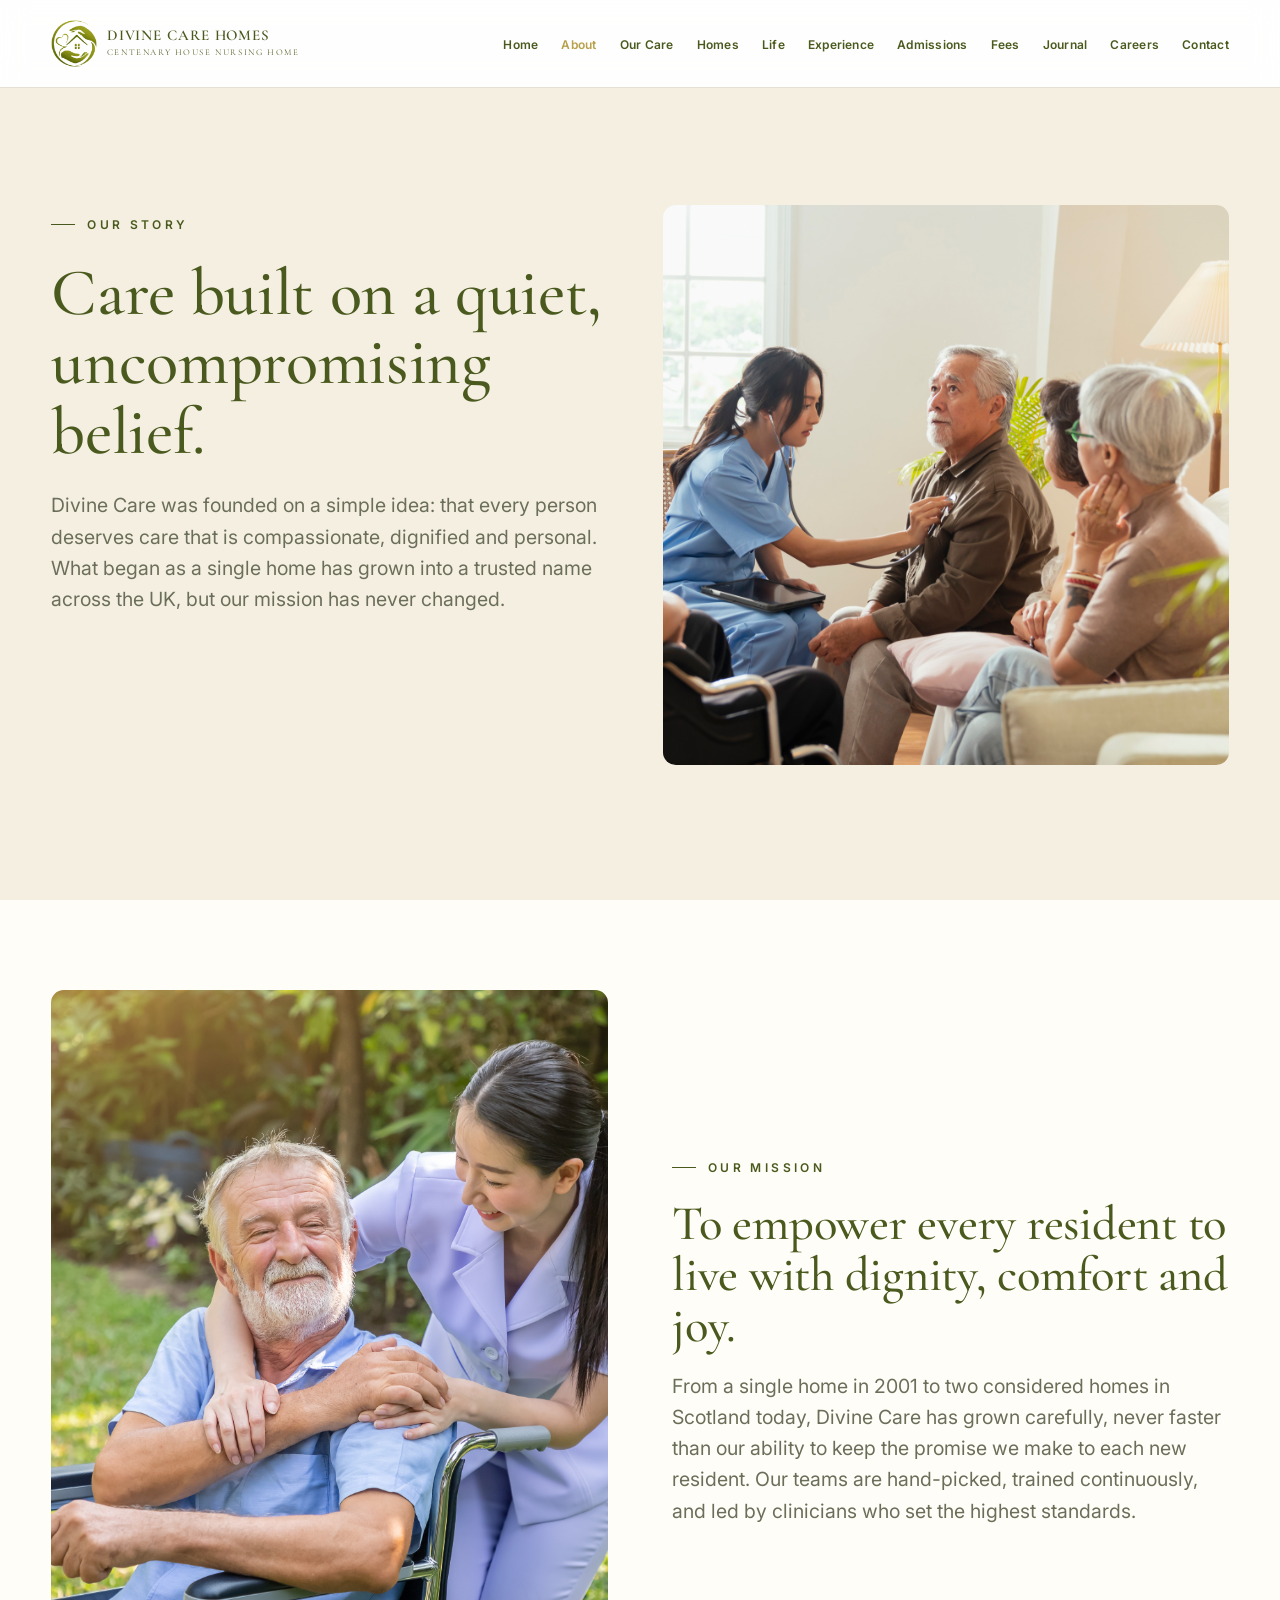
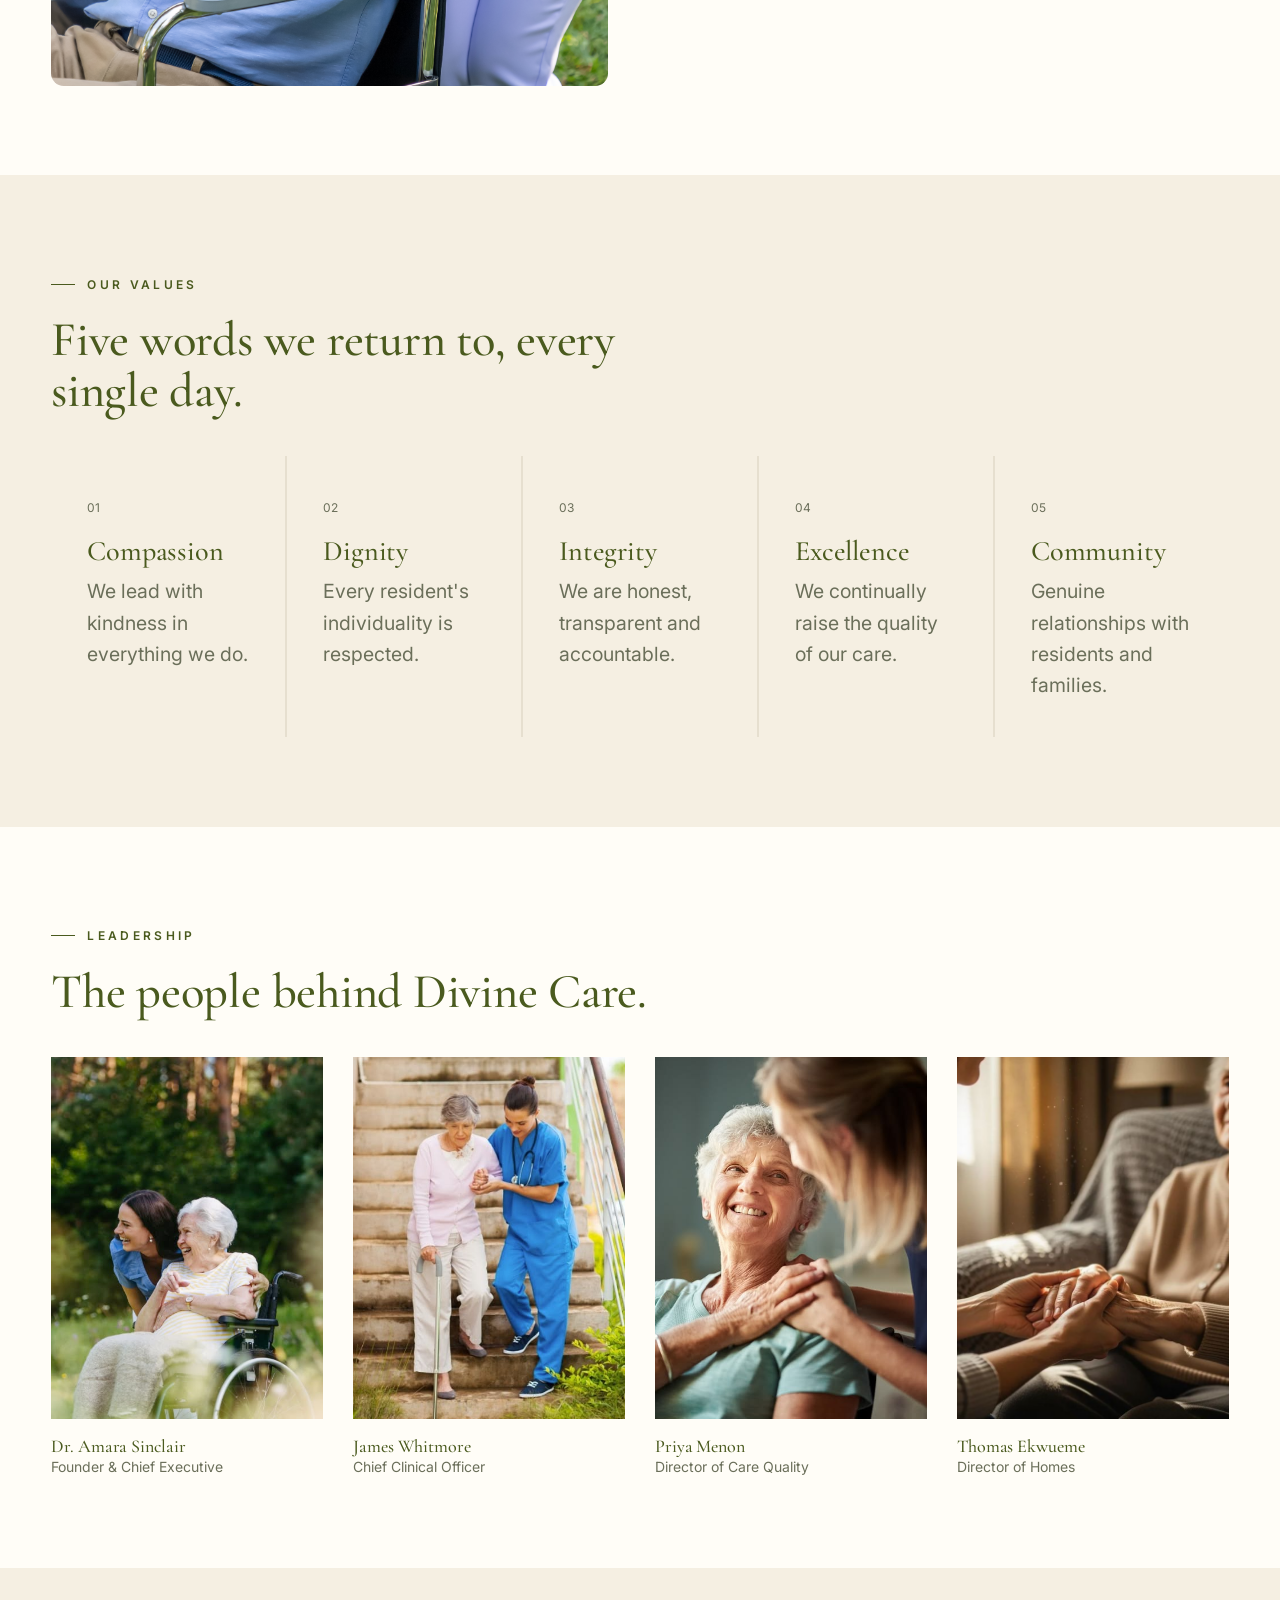
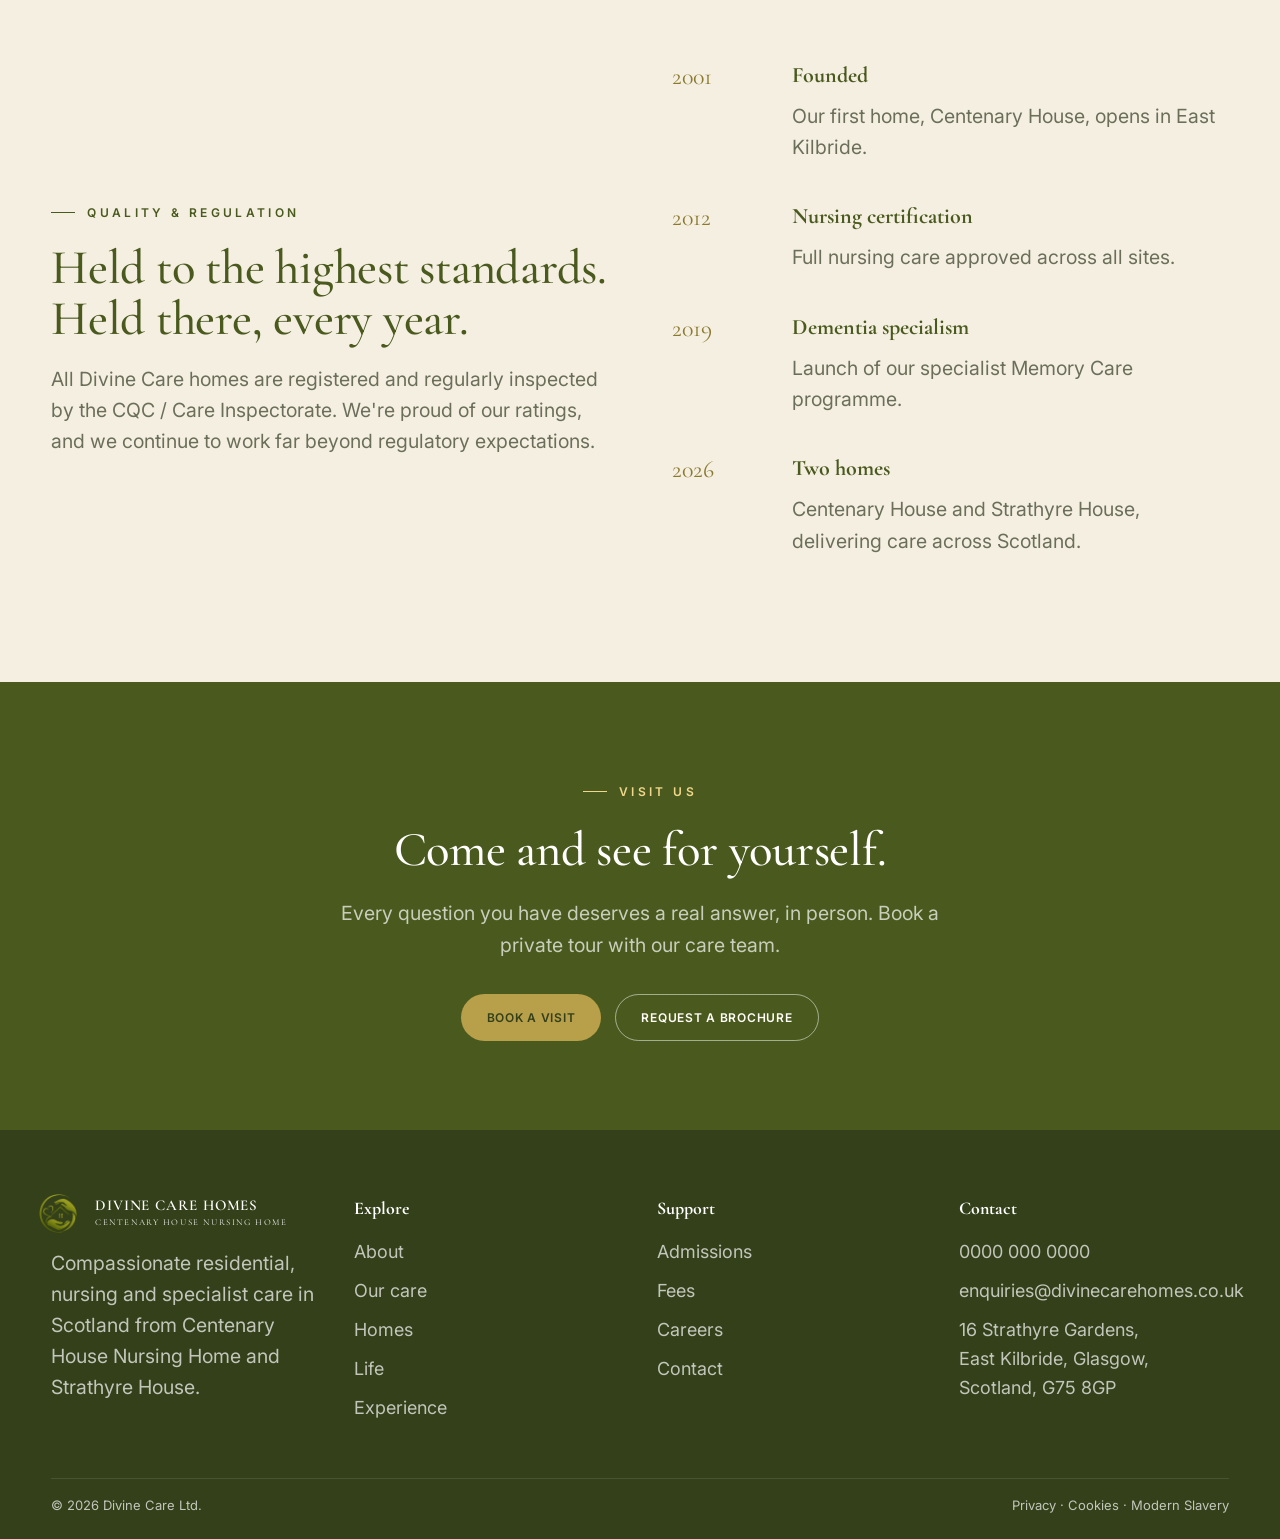
==== commit c961740b: "added new images" ====
--- a/about.html
+++ b/about.html
@@ -24,14 +24,14 @@
         <h1 class="display reveal delay-1">Care built on a quiet, uncompromising belief.</h1>
         <p class="reveal delay-2">Divine Care was founded on a simple idea: that every person deserves care that is compassionate, dignified and personal. What began as a single home has grown into a trusted name across the UK, but our mission has never changed.</p>
       </div>
-      <div class="hero-img reveal delay-2"><img src="images/hands.jpg" alt="" fetchpriority="high" decoding="async"/></div>
+      <div class="hero-img reveal delay-2"><img src="images/Home care 1/happiness-cheerful-elderly-woman-men-talking-with-female-caregiver-nurse-doctor-having-health-checking-consult-living-areacaretakers-with-senior-couple-sitting-living-room-nursing-home (1).jpg" alt="Care consultation" fetchpriority="high" decoding="async"/></div>
     </div>
   </div>
 </section>
 
 <section class="section">
   <div class="container two-col">
-    <div class="col-img reveal"><img src="images/nursing.jpg" alt="" loading="lazy" decoding="async"/></div>
+    <div class="col-img reveal"><img src="images/Home care 1/happy-nurse-holding-elderly-man-hand-wheelchair-garden-nursing-home.jpg" alt="Our mission in action" loading="lazy" decoding="async"/></div>
     <div>
       <span class="eyebrow reveal">Our mission</span>
       <h2 class="display reveal delay-1" style="color:var(--navy);margin:20px 0 20px">To empower every resident to live with dignity, comfort and joy.</h2>
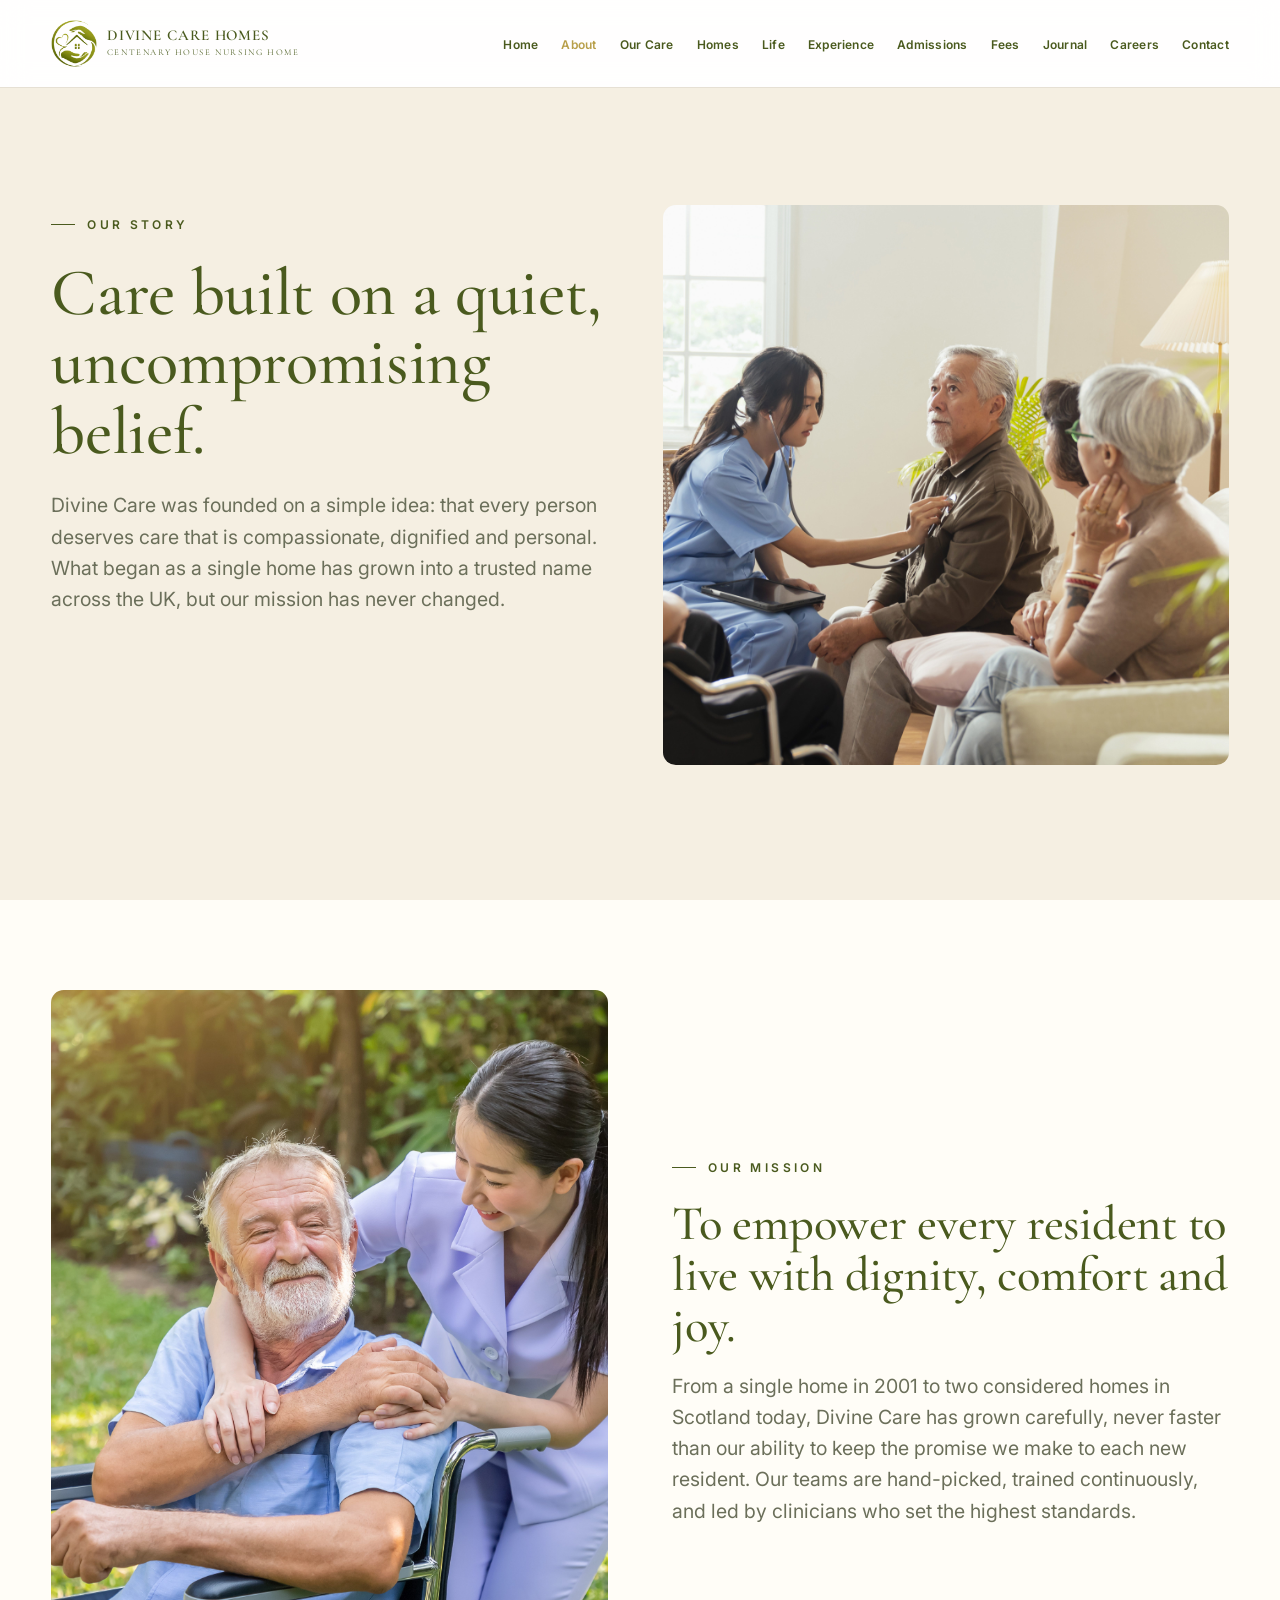
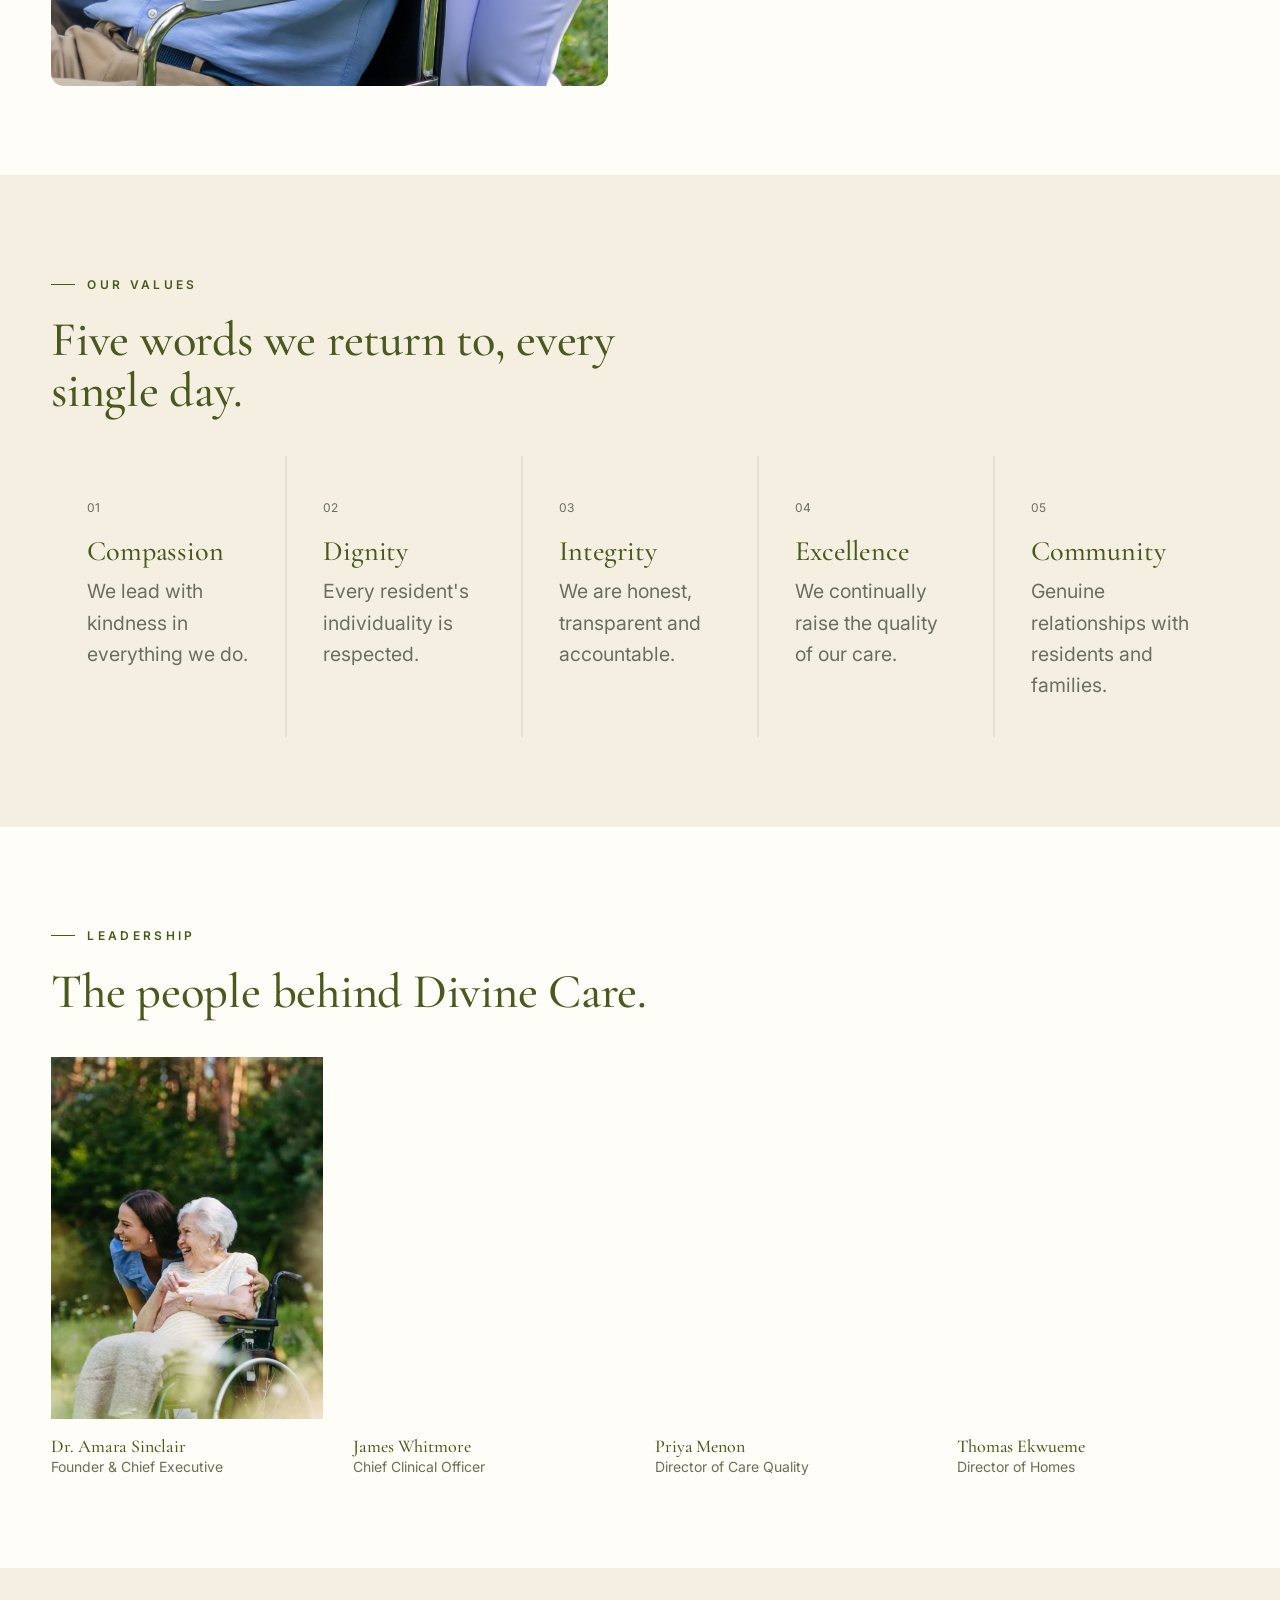
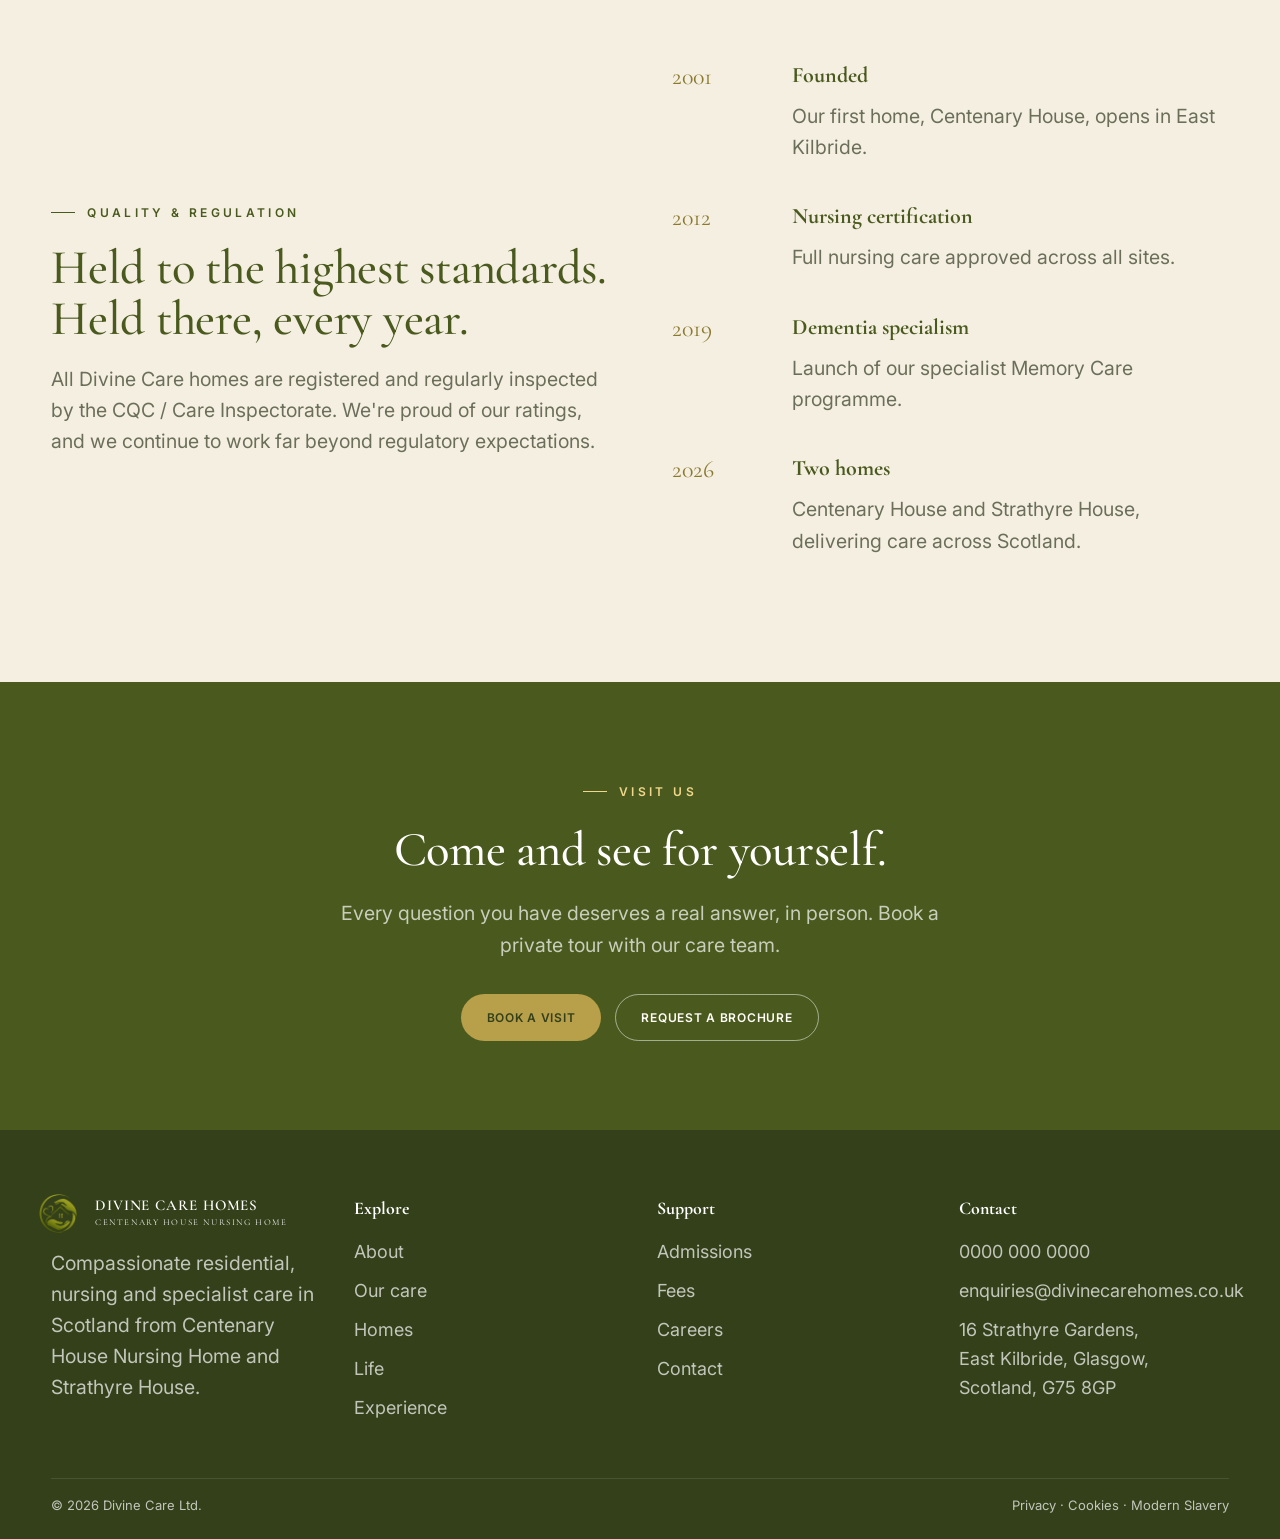
==== commit 2d777d19: "added new images" ====
--- a/about.html
+++ b/about.html
@@ -24,14 +24,14 @@
         <h1 class="display reveal delay-1">Care built on a quiet, uncompromising belief.</h1>
         <p class="reveal delay-2">Divine Care was founded on a simple idea: that every person deserves care that is compassionate, dignified and personal. What began as a single home has grown into a trusted name across the UK, but our mission has never changed.</p>
       </div>
-      <div class="hero-img reveal delay-2"><img src="images/Home care 1/happiness-cheerful-elderly-woman-men-talking-with-female-caregiver-nurse-doctor-having-health-checking-consult-living-areacaretakers-with-senior-couple-sitting-living-room-nursing-home (1).jpg" alt="Care consultation" fetchpriority="high" decoding="async"/></div>
+      <div class="hero-img reveal delay-2"><img src="images/Home care 1/consultation-1.jpg" alt="Care consultation" fetchpriority="high" decoding="async"/></div>
     </div>
   </div>
 </section>
 
 <section class="section">
   <div class="container two-col">
-    <div class="col-img reveal"><img src="images/Home care 1/happy-nurse-holding-elderly-man-hand-wheelchair-garden-nursing-home.jpg" alt="Our mission in action" loading="lazy" decoding="async"/></div>
+    <div class="col-img reveal"><img src="images/Home care 1/nurse-wheelchair-garden.jpg" alt="Our mission in action" loading="lazy" decoding="async"/></div>
     <div>
       <span class="eyebrow reveal">Our mission</span>
       <h2 class="display reveal delay-1" style="color:var(--navy);margin:20px 0 20px">To empower every resident to live with dignity, comfort and joy.</h2>
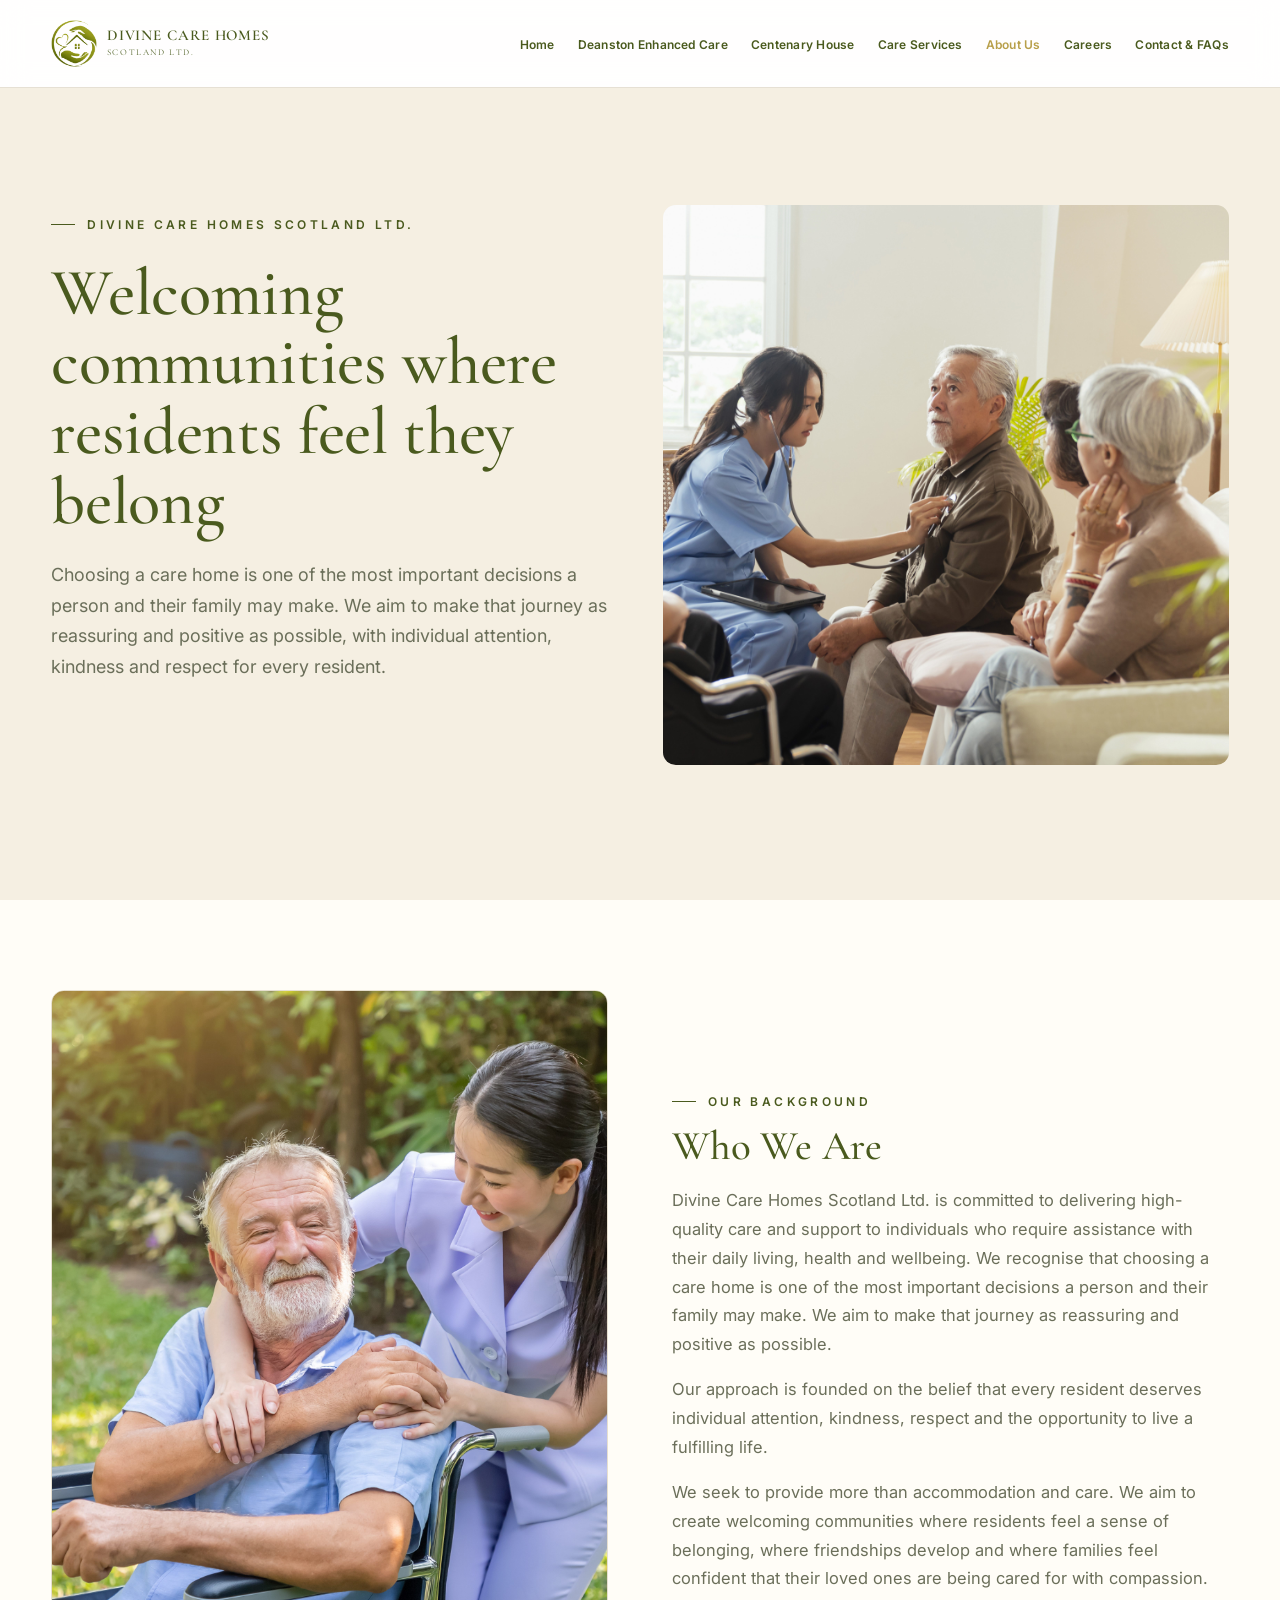
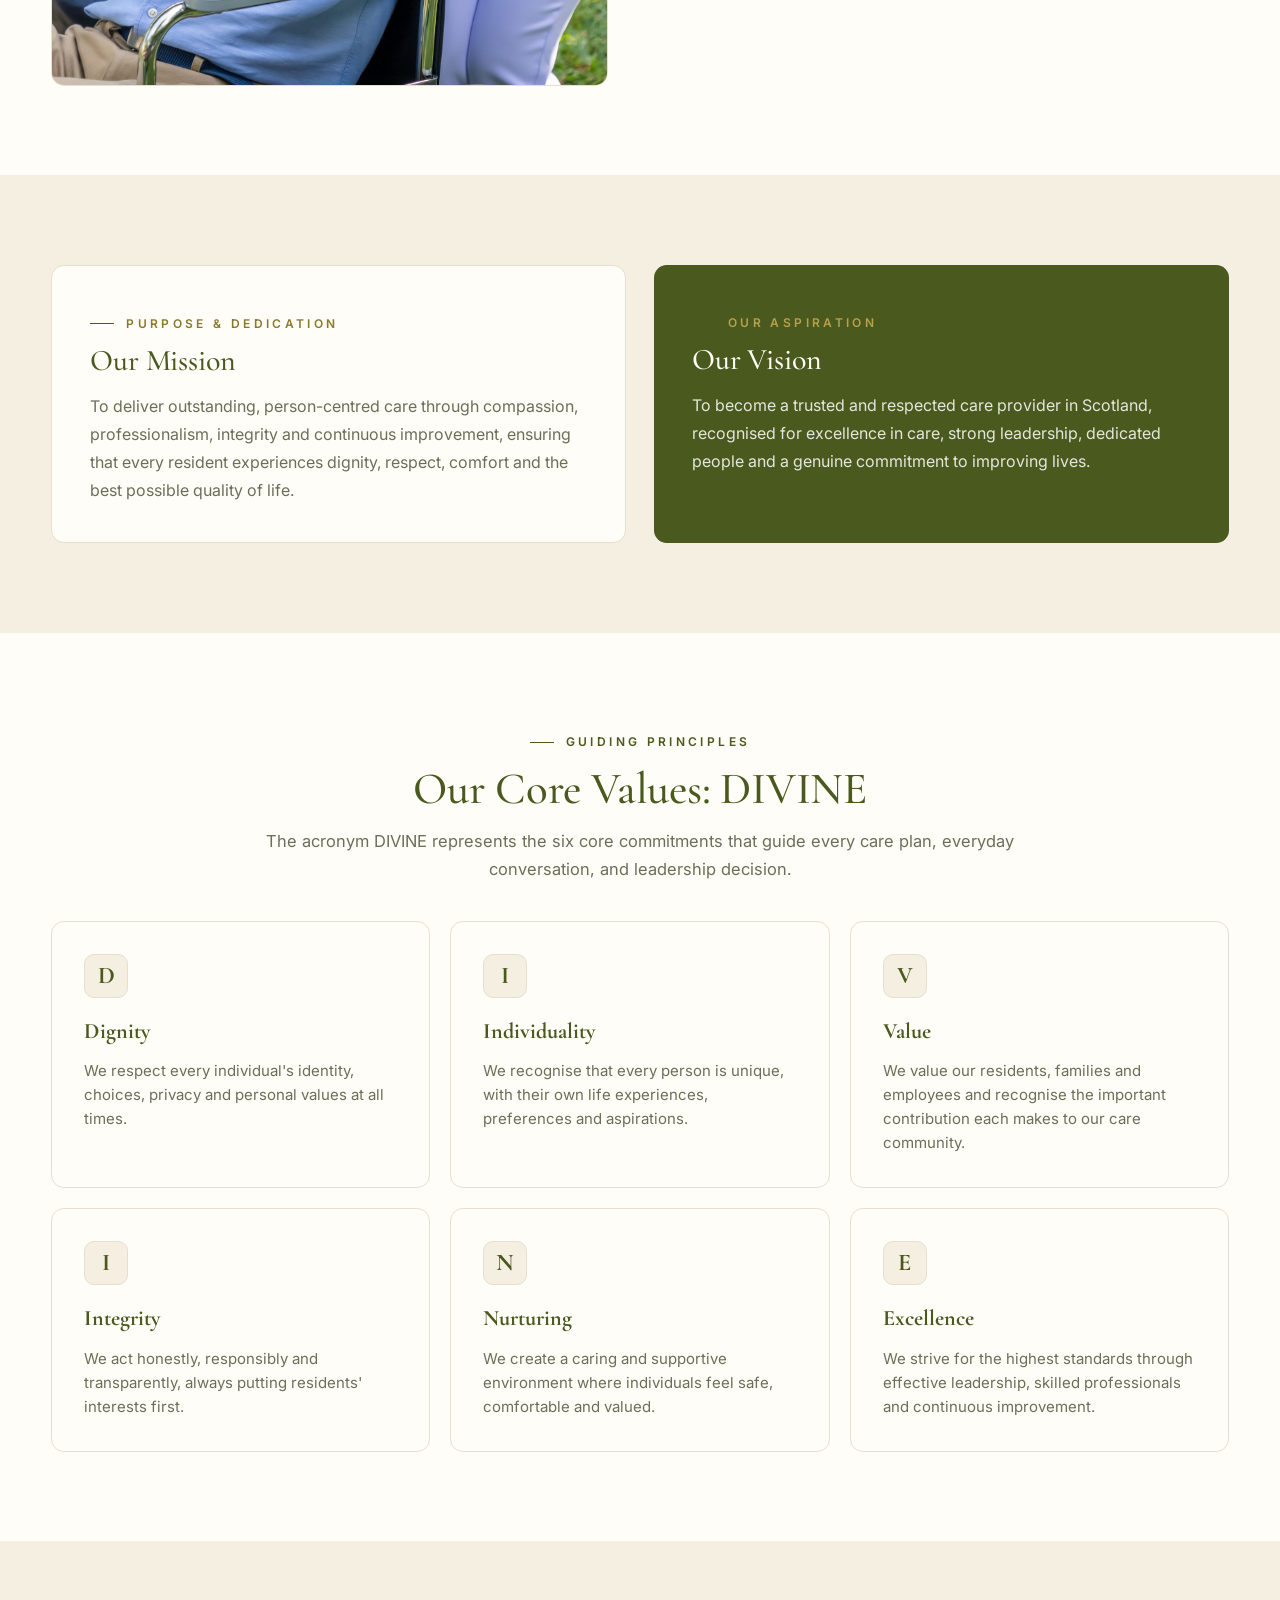
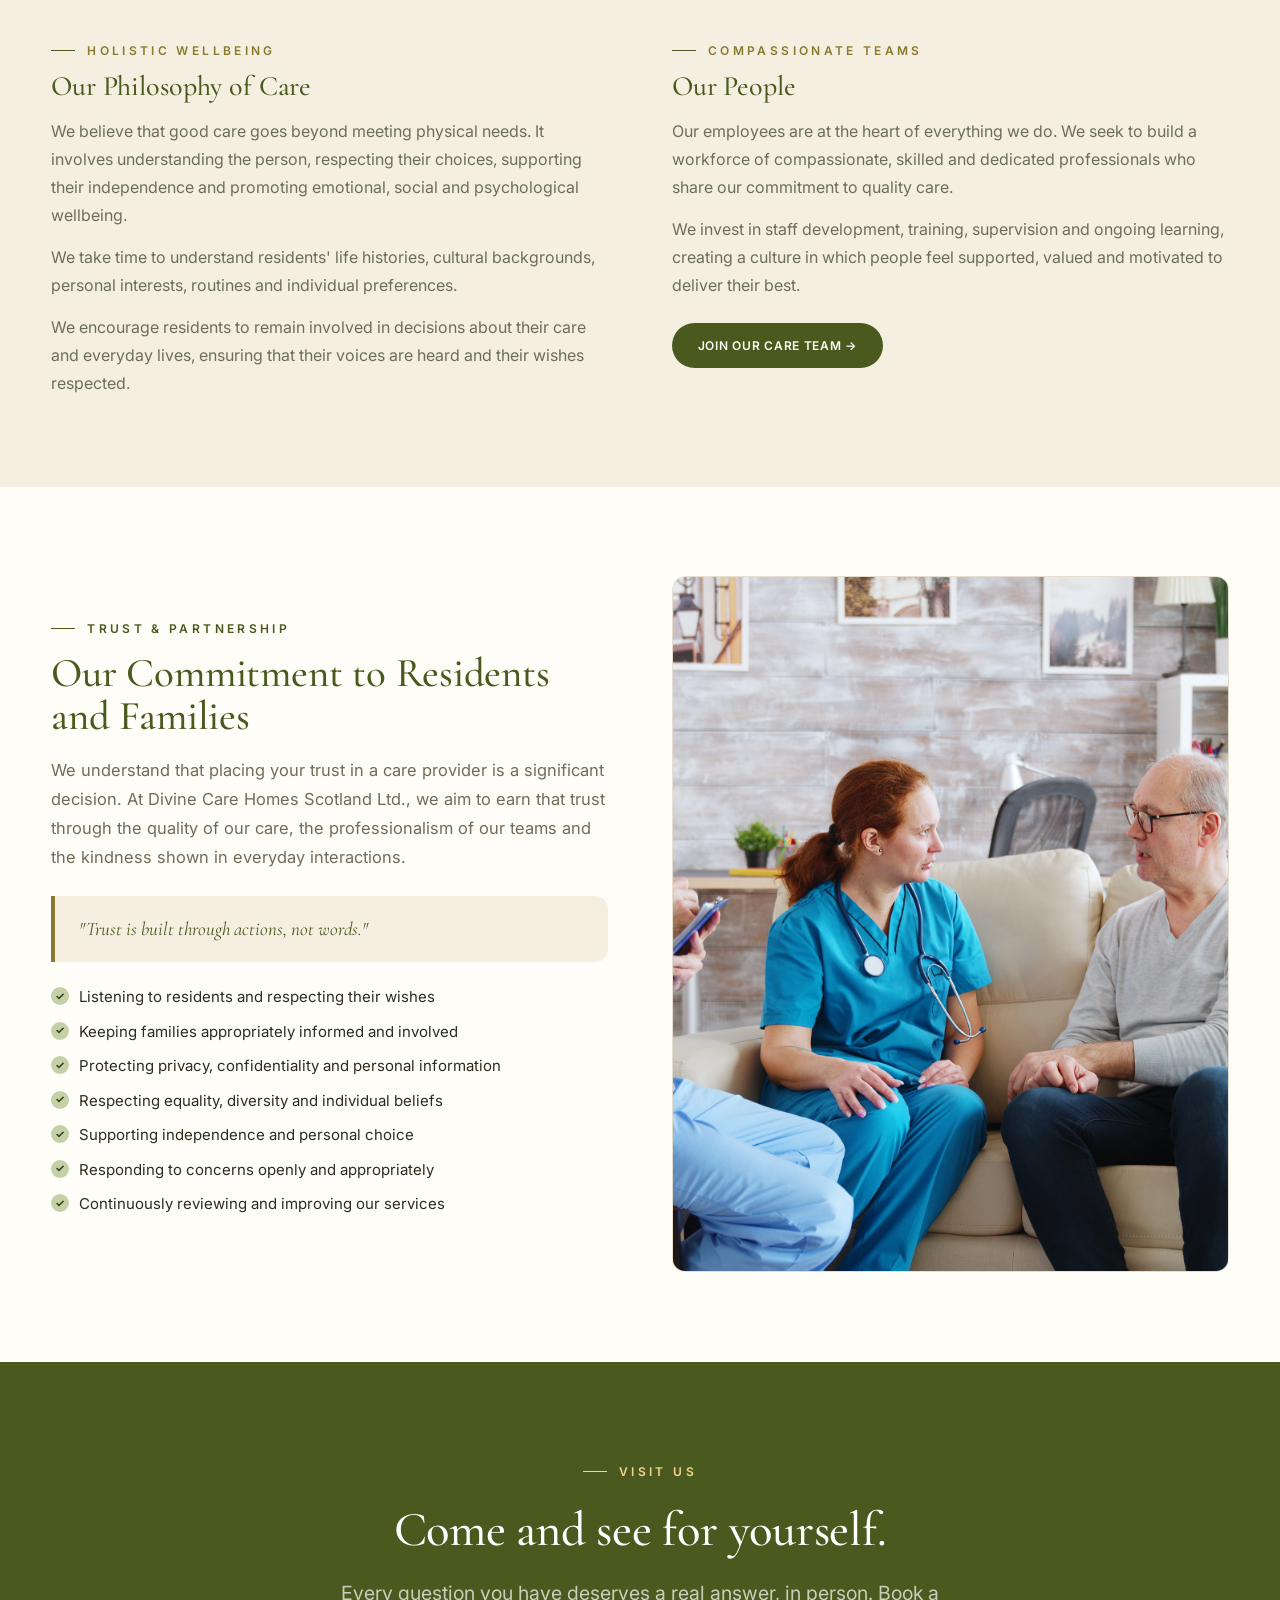
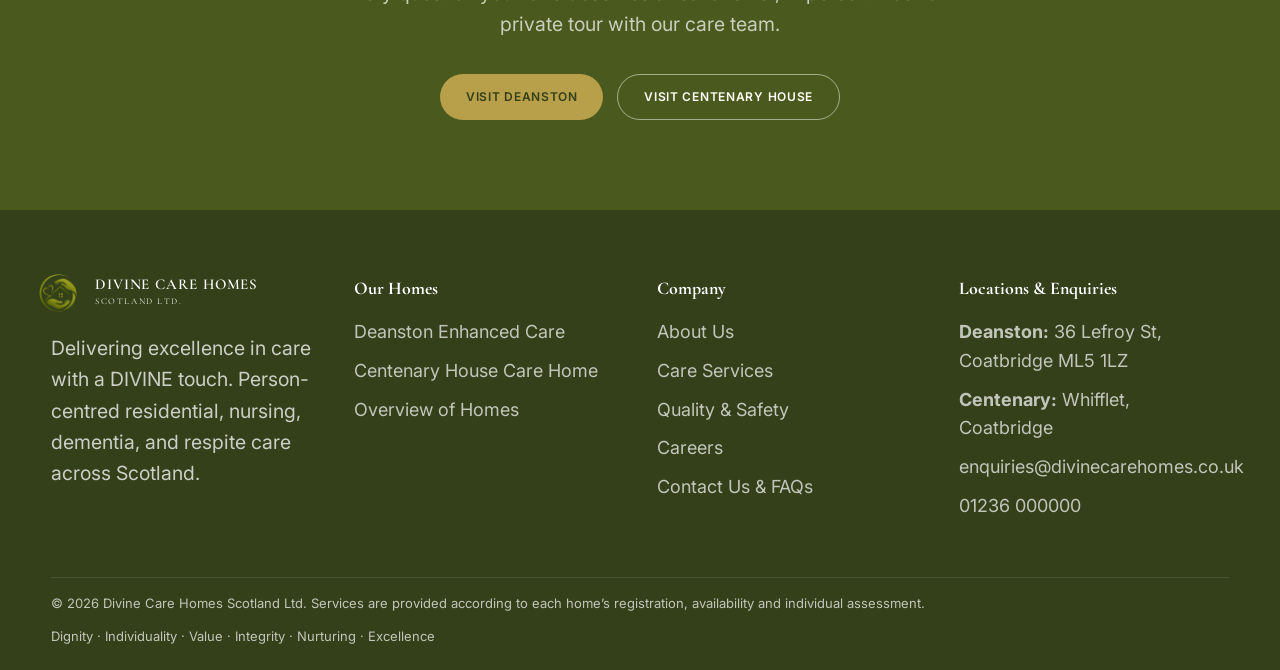
==== commit 0247937b: "added big changes for this" ====
--- a/about.html
+++ b/about.html
@@ -3,80 +3,177 @@
 <head>
 <meta charset="utf-8" />
 <meta name="viewport" content="width=device-width,initial-scale=1" />
-<title>About Divine Care, Our story, values and leadership</title>
-<meta name="description" content="Divine Care was founded on a simple belief: every person deserves care that is compassionate, dignified and personal." />
-<meta property="og:title" content="About Divine Care, Our story, values and leadership" />
-<meta property="og:description" content="Divine Care was founded on a simple belief: every person deserves care that is compassionate, dignified and personal." />
+<title>About Us | Divine Care Homes Scotland Ltd.</title>
+<meta name="description" content="Learn about Divine Care Homes Scotland Ltd., our mission, vision, DIVINE values, philosophy of care, people, and commitments to residents and families." />
+<meta property="og:title" content="About Us | Divine Care Homes Scotland Ltd." />
+<meta property="og:description" content="Welcoming communities where residents feel they belong. Delivering excellence in care with a DIVINE touch." />
 <meta property="og:type" content="website" />
 <link rel="preconnect" href="https://fonts.googleapis.com">
 <link rel="preconnect" href="https://fonts.gstatic.com" crossorigin>
-<link href="https://fonts.googleapis.com/css2?family=Cormorant+Garamond:wght@400;500;600&family=Inter:wght@400;500;600&display=swap" rel="stylesheet">
+<link href="https://fonts.googleapis.com/css2?family=Cormorant+Garamond:wght@400;500;600;700&family=Inter:wght@400;500;600&display=swap" rel="stylesheet">
 <link rel="icon" type="image/png" href="logo.png" />
 <link rel="stylesheet" href="styles.css" />
 </head>
 <body data-page="about">
 <div id="site-header" data-variant="light"></div>
+
 <section class="page-hero">
   <div class="container">
     <div class="grid">
       <div>
-        <span class="eyebrow reveal">Our story</span>
-        <h1 class="display reveal delay-1">Care built on a quiet, uncompromising belief.</h1>
-        <p class="reveal delay-2">Divine Care was founded on a simple idea: that every person deserves care that is compassionate, dignified and personal. What began as a single home has grown into a trusted name across the UK, but our mission has never changed.</p>
+        <span class="eyebrow reveal">Divine Care Homes Scotland Ltd.</span>
+        <h1 class="display reveal delay-1">Welcoming communities where residents feel they belong</h1>
+        <p class="reveal delay-2" style="font-size:18px;line-height:1.7;margin-top:14px">Choosing a care home is one of the most important decisions a person and their family may make. We aim to make that journey as reassuring and positive as possible, with individual attention, kindness and respect for every resident.</p>
       </div>
-      <div class="hero-img reveal delay-2"><img src="images/Home care 1/consultation-1.jpg" alt="Care consultation" fetchpriority="high" decoding="async"/></div>
+      <div class="hero-img reveal delay-2">
+        <img src="images/Home care 1/consultation-1.jpg" alt="About Divine Care Homes Scotland Ltd." fetchpriority="high" decoding="async"/>
+      </div>
     </div>
   </div>
 </section>
 
+<!-- WHO WE ARE -->
 <section class="section">
-  <div class="container two-col">
-    <div class="col-img reveal"><img src="images/Home care 1/nurse-wheelchair-garden.jpg" alt="Our mission in action" loading="lazy" decoding="async"/></div>
+  <div class="container two-col" style="align-items:center">
+    <div class="col-img reveal">
+      <img src="images/Home care 1/nurse-wheelchair-garden.jpg" alt="Who We Are - Compassionate Care in Scotland" style="border-radius:var(--radius);border:1px solid var(--line)" loading="lazy" decoding="async"/>
+    </div>
     <div>
-      <span class="eyebrow reveal">Our mission</span>
-      <h2 class="display reveal delay-1" style="color:var(--navy);margin:20px 0 20px">To empower every resident to live with dignity, comfort and joy.</h2>
-      <p class="muted reveal delay-2">From a single home in 2001 to two considered homes in Scotland today, Divine Care has grown carefully, never faster than our ability to keep the promise we make to each new resident. Our teams are hand-picked, trained continuously, and led by clinicians who set the highest standards.</p>
+      <span class="eyebrow reveal">Our Background</span>
+      <h2 class="display reveal delay-1" style="color:var(--navy);font-size:clamp(30px,3.2vw,48px);margin:14px 0 18px">Who We Are</h2>
+      <p class="muted reveal delay-2" style="font-size:16.5px;line-height:1.75;margin-bottom:16px">Divine Care Homes Scotland Ltd. is committed to delivering high-quality care and support to individuals who require assistance with their daily living, health and wellbeing. We recognise that choosing a care home is one of the most important decisions a person and their family may make. We aim to make that journey as reassuring and positive as possible.</p>
+      <p class="muted reveal delay-2" style="font-size:16.5px;line-height:1.75;margin-bottom:16px">Our approach is founded on the belief that every resident deserves individual attention, kindness, respect and the opportunity to live a fulfilling life.</p>
+      <p class="muted reveal delay-2" style="font-size:16.5px;line-height:1.75">We seek to provide more than accommodation and care. We aim to create welcoming communities where residents feel a sense of belonging, where friendships develop and where families feel confident that their loved ones are being cared for with compassion.</p>
     </div>
   </div>
 </section>
 
+<!-- MISSION & VISION -->
 <section class="section cream">
   <div class="container">
-    <span class="eyebrow reveal">Our values</span>
-    <h2 class="display reveal delay-1" style="color:var(--navy);margin:20px 0 40px;max-width:640px">Five words we return to, every single day.</h2>
-    <div style="display:grid;grid-template-columns:repeat(auto-fit,minmax(220px,1fr));gap:2px;background:var(--line)"><div class="reveal" style="background:var(--cream);padding:36px;min-height:220px"><span style="color:var(--muted);font-size:12px">01</span><h3 class="display" style="color:var(--navy);margin:16px 0 10px">Compassion</h3><p class="muted">We lead with kindness in everything we do.</p></div><div class="reveal" style="background:var(--cream);padding:36px;min-height:220px"><span style="color:var(--muted);font-size:12px">02</span><h3 class="display" style="color:var(--navy);margin:16px 0 10px">Dignity</h3><p class="muted">Every resident's individuality is respected.</p></div><div class="reveal" style="background:var(--cream);padding:36px;min-height:220px"><span style="color:var(--muted);font-size:12px">03</span><h3 class="display" style="color:var(--navy);margin:16px 0 10px">Integrity</h3><p class="muted">We are honest, transparent and accountable.</p></div><div class="reveal" style="background:var(--cream);padding:36px;min-height:220px"><span style="color:var(--muted);font-size:12px">04</span><h3 class="display" style="color:var(--navy);margin:16px 0 10px">Excellence</h3><p class="muted">We continually raise the quality of our care.</p></div><div class="reveal" style="background:var(--cream);padding:36px;min-height:220px"><span style="color:var(--muted);font-size:12px">05</span><h3 class="display" style="color:var(--navy);margin:16px 0 10px">Community</h3><p class="muted">Genuine relationships with residents and families.</p></div></div>
+    <div style="display:grid;grid-template-columns:repeat(auto-fit,minmax(320px,1fr));gap:28px">
+      <div class="reveal" style="background:var(--white);padding:38px;border-radius:var(--radius);border:1px solid var(--line)">
+        <span class="eyebrow" style="color:var(--gold)">Purpose & Dedication</span>
+        <h3 class="display" style="color:var(--navy);font-size:30px;margin:12px 0 16px">Our Mission</h3>
+        <p class="muted" style="font-size:16px;line-height:1.75">To deliver outstanding, person-centred care through compassion, professionalism, integrity and continuous improvement, ensuring that every resident experiences dignity, respect, comfort and the best possible quality of life.</p>
+      </div>
+
+      <div class="reveal delay-1" style="background:var(--navy);color:var(--white);padding:38px;border-radius:var(--radius)">
+        <span class="eyebrow" style="color:var(--gold-2)">Our Aspiration</span>
+        <h3 class="display" style="color:var(--white);font-size:30px;margin:12px 0 16px">Our Vision</h3>
+        <p style="color:rgba(255,255,255,0.85);font-size:16px;line-height:1.75">To become a trusted and respected care provider in Scotland, recognised for excellence in care, strong leadership, dedicated people and a genuine commitment to improving lives.</p>
+      </div>
+    </div>
   </div>
 </section>
 
+<!-- THE DIVINE CORE VALUES -->
 <section class="section">
   <div class="container">
-    <span class="eyebrow reveal">Leadership</span>
-    <h2 class="display reveal delay-1" style="color:var(--navy);margin:20px 0 40px">The people behind Divine Care.</h2>
-    <div style="display:grid;grid-template-columns:repeat(auto-fit,minmax(220px,1fr));gap:30px"><div class="reveal delay-0"><div style="aspect-ratio:3/4;overflow:hidden"><img src="images/Home care/5.jfif" alt="Dr. Amara Sinclair" style="width:100%;height:100%;object-fit:cover" loading="lazy" decoding="async"/></div><h3 class="display" style="color:var(--navy);margin-top:18px;font-size:18px">Dr. Amara Sinclair</h3><p class="muted" style="font-size:14px">Founder & Chief Executive</p></div><div class="reveal delay-1"><div style="aspect-ratio:3/4;overflow:hidden"><img src="images/Home care/6.jfif" alt="James Whitmore" style="width:100%;height:100%;object-fit:cover" loading="lazy" decoding="async"/></div><h3 class="display" style="color:var(--navy);margin-top:18px;font-size:18px">James Whitmore</h3><p class="muted" style="font-size:14px">Chief Clinical Officer</p></div><div class="reveal delay-2"><div style="aspect-ratio:3/4;overflow:hidden"><img src="images/Home care/7.jfif" alt="Priya Menon" style="width:100%;height:100%;object-fit:cover" loading="lazy" decoding="async"/></div><h3 class="display" style="color:var(--navy);margin-top:18px;font-size:18px">Priya Menon</h3><p class="muted" style="font-size:14px">Director of Care Quality</p></div><div class="reveal delay-0"><div style="aspect-ratio:3/4;overflow:hidden"><img src="images/Home care/8.jfif" alt="Thomas Ekwueme" style="width:100%;height:100%;object-fit:cover" loading="lazy" decoding="async"/></div><h3 class="display" style="color:var(--navy);margin-top:18px;font-size:18px">Thomas Ekwueme</h3><p class="muted" style="font-size:14px">Director of Homes</p></div></div>
+    <div style="text-align:center;max-width:760px;margin:0 auto 36px">
+      <span class="eyebrow reveal">Guiding Principles</span>
+      <h2 class="display reveal delay-1" style="color:var(--navy);font-size:clamp(32px,3.5vw,50px);margin:14px 0">Our Core Values: DIVINE</h2>
+      <p class="muted reveal delay-2" style="font-size:16.5px;line-height:1.7">The acronym DIVINE represents the six core commitments that guide every care plan, everyday conversation, and leadership decision.</p>
+    </div>
+
+    <div class="divine-values-grid">
+      <div class="divine-val-card reveal">
+        <div class="divine-letter-badge">D</div>
+        <h3>Dignity</h3>
+        <p>We respect every individual's identity, choices, privacy and personal values at all times.</p>
+      </div>
+      <div class="divine-val-card reveal delay-1">
+        <div class="divine-letter-badge">I</div>
+        <h3>Individuality</h3>
+        <p>We recognise that every person is unique, with their own life experiences, preferences and aspirations.</p>
+      </div>
+      <div class="divine-val-card reveal delay-2">
+        <div class="divine-letter-badge">V</div>
+        <h3>Value</h3>
+        <p>We value our residents, families and employees and recognise the important contribution each makes to our care community.</p>
+      </div>
+      <div class="divine-val-card reveal">
+        <div class="divine-letter-badge">I</div>
+        <h3>Integrity</h3>
+        <p>We act honestly, responsibly and transparently, always putting residents' interests first.</p>
+      </div>
+      <div class="divine-val-card reveal delay-1">
+        <div class="divine-letter-badge">N</div>
+        <h3>Nurturing</h3>
+        <p>We create a caring and supportive environment where individuals feel safe, comfortable and valued.</p>
+      </div>
+      <div class="divine-val-card reveal delay-2">
+        <div class="divine-letter-badge">E</div>
+        <h3>Excellence</h3>
+        <p>We strive for the highest standards through effective leadership, skilled professionals and continuous improvement.</p>
+      </div>
+    </div>
   </div>
 </section>
 
+<!-- PHILOSOPHY OF CARE & OUR PEOPLE -->
 <section class="section cream">
-  <div class="container two-col">
-    <div>
-      <span class="eyebrow reveal">Quality & regulation</span>
-      <h2 class="display reveal delay-1" style="color:var(--navy);margin:20px 0 20px">Held to the highest standards. Held there, every year.</h2>
-      <p class="muted reveal delay-2">All Divine Care homes are registered and regularly inspected by the CQC / Care Inspectorate. We're proud of our ratings, and we continue to work far beyond regulatory expectations.</p>
+  <div class="container two-col" style="align-items:flex-start">
+    <div class="reveal">
+      <span class="eyebrow" style="color:var(--gold)">Holistic Wellbeing</span>
+      <h3 class="display" style="color:var(--navy);font-size:28px;margin:12px 0 16px">Our Philosophy of Care</h3>
+      <p class="muted" style="font-size:16px;line-height:1.75;margin-bottom:14px">We believe that good care goes beyond meeting physical needs. It involves understanding the person, respecting their choices, supporting their independence and promoting emotional, social and psychological wellbeing.</p>
+      <p class="muted" style="font-size:16px;line-height:1.75;margin-bottom:14px">We take time to understand residents' life histories, cultural backgrounds, personal interests, routines and individual preferences.</p>
+      <p class="muted" style="font-size:16px;line-height:1.75">We encourage residents to remain involved in decisions about their care and everyday lives, ensuring that their voices are heard and their wishes respected.</p>
     </div>
-    <div><div class="reveal" style="display:grid;grid-template-columns:100px 1fr;gap:20px;margin-bottom:36px"><span style="color:var(--gold);font-family:var(--font-display);font-size:24px">2001</span><div><h3 style="color:var(--navy);font-family:var(--font-display);font-size:22px">Founded</h3><p style="color:var(--muted);margin-top:8px">Our first home, Centenary House, opens in East Kilbride.</p></div></div><div class="reveal" style="display:grid;grid-template-columns:100px 1fr;gap:20px;margin-bottom:36px"><span style="color:var(--gold);font-family:var(--font-display);font-size:24px">2012</span><div><h3 style="color:var(--navy);font-family:var(--font-display);font-size:22px">Nursing certification</h3><p style="color:var(--muted);margin-top:8px">Full nursing care approved across all sites.</p></div></div><div class="reveal" style="display:grid;grid-template-columns:100px 1fr;gap:20px;margin-bottom:36px"><span style="color:var(--gold);font-family:var(--font-display);font-size:24px">2019</span><div><h3 style="color:var(--navy);font-family:var(--font-display);font-size:22px">Dementia specialism</h3><p style="color:var(--muted);margin-top:8px">Launch of our specialist Memory Care programme.</p></div></div><div class="reveal" style="display:grid;grid-template-columns:100px 1fr;gap:20px;margin-bottom:36px"><span style="color:var(--gold);font-family:var(--font-display);font-size:24px">2026</span><div><h3 style="color:var(--navy);font-family:var(--font-display);font-size:22px">Two homes</h3><p style="color:var(--muted);margin-top:8px">Centenary House and Strathyre House, delivering care across Scotland.</p></div></div></div>
+
+    <div class="reveal delay-1">
+      <span class="eyebrow" style="color:var(--gold)">Compassionate Teams</span>
+      <h3 class="display" style="color:var(--navy);font-size:28px;margin:12px 0 16px">Our People</h3>
+      <p class="muted" style="font-size:16px;line-height:1.75;margin-bottom:14px">Our employees are at the heart of everything we do. We seek to build a workforce of compassionate, skilled and dedicated professionals who share our commitment to quality care.</p>
+      <p class="muted" style="font-size:16px;line-height:1.75;margin-bottom:14px">We invest in staff development, training, supervision and ongoing learning, creating a culture in which people feel supported, valued and motivated to deliver their best.</p>
+      <div style="margin-top:24px">
+        <a href="careers.html" class="btn dark">Join Our Care Team →</a>
+      </div>
+    </div>
   </div>
 </section>
+
+<!-- COMMITMENT TO RESIDENTS AND FAMILIES -->
+<section class="section">
+  <div class="container two-col" style="align-items:center">
+    <div>
+      <span class="eyebrow reveal">Trust & Partnership</span>
+      <h2 class="display reveal delay-1" style="color:var(--navy);font-size:clamp(30px,3.2vw,48px);margin:14px 0 18px">Our Commitment to Residents and Families</h2>
+      <p class="muted reveal delay-2" style="font-size:16.5px;line-height:1.75;margin-bottom:16px">We understand that placing your trust in a care provider is a significant decision. At Divine Care Homes Scotland Ltd., we aim to earn that trust through the quality of our care, the professionalism of our teams and the kindness shown in everyday interactions.</p>
+      <div class="divine-touch-quote reveal delay-2">
+        "Trust is built through actions, not words."
+      </div>
+      <ul class="care-check-list reveal delay-3" style="grid-template-columns:1fr">
+        <li>Listening to residents and respecting their wishes</li>
+        <li>Keeping families appropriately informed and involved</li>
+        <li>Protecting privacy, confidentiality and personal information</li>
+        <li>Respecting equality, diversity and individual beliefs</li>
+        <li>Supporting independence and personal choice</li>
+        <li>Responding to concerns openly and appropriately</li>
+        <li>Continuously reviewing and improving our services</li>
+      </ul>
+    </div>
+    <div class="col-img reveal delay-1">
+      <img src="images/Home care 1/nurses-team-talking.jpg" alt="Dedicated Staff at Divine Care Homes Scotland" style="border-radius:var(--radius);border:1px solid var(--line)" loading="lazy" decoding="async"/>
+    </div>
+  </div>
+</section>
+
+<!-- VISIT CTA -->
 <section class="cta">
   <div class="container">
-    <span class="eyebrow reveal" style="color:var(--gold)">Visit us</span>
+    <span class="eyebrow reveal" style="color:var(--gold)">Visit Us</span>
     <h2 class="display reveal delay-1">Come and see for yourself.</h2>
     <p class="reveal delay-2">Every question you have deserves a real answer, in person. Book a private tour with our care team.</p>
     <div class="cta-actions reveal delay-3">
-      <a href="contact.html" class="btn">Book a visit</a>
-      <a href="contact.html" class="btn ghost">Request a brochure</a>
+      <a href="deanston.html#visit" class="btn">Visit Deanston</a>
+      <a href="centenary.html#visit" class="btn ghost">Visit Centenary House</a>
     </div>
   </div>
 </section>
+
 <div id="site-footer"></div>
 <script src="script.js"></script>
-</body></html>
+</body>
+</html>
--- a/styles.css
+++ b/styles.css
@@ -1638,4 +1638,517 @@
   .css-parallax {
     background-attachment: scroll
   }
-}+}
+
+/* ================================================================
+   DIVINE CARE HOMES SCOTLAND LTD. — GROUP & HOMES SPECIFIC ENHANCEMENTS
+   ================================================================ */
+
+/* Hero badge tags */
+.hero-tags {
+  display: flex;
+  flex-wrap: wrap;
+  gap: 10px;
+  margin-top: clamp(20px, 2.5vw, 36px);
+}
+
+.hero-tag {
+  display: inline-flex;
+  align-items: center;
+  gap: 8px;
+  background: rgba(255, 255, 255, 0.14);
+  border: 1px solid rgba(255, 255, 255, 0.28);
+  backdrop-filter: blur(8px);
+  -webkit-backdrop-filter: blur(8px);
+  padding: 6px 16px;
+  border-radius: 999px;
+  font-size: 13px;
+  letter-spacing: 0.12em;
+  text-transform: uppercase;
+  color: var(--white);
+  font-weight: 500;
+}
+
+.hero-tag::before {
+  content: "";
+  display: inline-block;
+  width: 6px;
+  height: 6px;
+  border-radius: 50%;
+  background: var(--gold-2);
+}
+
+/* Home Cards Section */
+.home-showcase-grid {
+  display: grid;
+  grid-template-columns: repeat(2, 1fr);
+  gap: clamp(24px, 3vw, 44px);
+  margin-top: clamp(30px, 3vw, 50px);
+}
+
+.home-card {
+  display: flex;
+  flex-direction: column;
+  background: var(--white);
+  border: 1px solid var(--line);
+  border-radius: var(--radius);
+  overflow: hidden;
+  transition: transform .35s ease, box-shadow .35s ease, border-color .35s ease;
+  position: relative;
+}
+
+.home-card:hover {
+  transform: translateY(-6px);
+  box-shadow: 0 20px 40px rgba(74, 90, 30, 0.08);
+  border-color: var(--sage);
+}
+
+.home-card-media {
+  position: relative;
+  aspect-ratio: 16 / 10;
+  overflow: hidden;
+  background: var(--cream);
+}
+
+.home-card-media img {
+  width: 100%;
+  height: 100%;
+  object-fit: cover;
+  transition: transform .6s ease;
+}
+
+.home-card:hover .home-card-media img {
+  transform: scale(1.05);
+}
+
+.home-badge {
+  position: absolute;
+  top: 16px;
+  left: 16px;
+  background: rgba(74, 90, 30, 0.92);
+  color: var(--white);
+  font-size: 11px;
+  font-weight: 600;
+  letter-spacing: 0.16em;
+  text-transform: uppercase;
+  padding: 6px 14px;
+  border-radius: 999px;
+  backdrop-filter: blur(8px);
+}
+
+.home-card-body {
+  padding: clamp(24px, 2.5vw, 36px);
+  display: flex;
+  flex-direction: column;
+  flex-grow: 1;
+}
+
+.home-card-body h3 {
+  font-family: var(--font-display);
+  font-size: clamp(24px, 2.2vw, 32px);
+  color: var(--navy);
+  margin-bottom: 8px;
+  line-height: 1.2;
+}
+
+.home-card-sub {
+  color: var(--gold);
+  font-size: 14px;
+  font-weight: 500;
+  letter-spacing: 0.04em;
+  margin-bottom: 16px;
+}
+
+.home-card-body p {
+  color: var(--muted);
+  font-size: 15px;
+  line-height: 1.65;
+  margin-bottom: 24px;
+  flex-grow: 1;
+}
+
+.home-card-tags {
+  display: flex;
+  flex-wrap: wrap;
+  gap: 8px;
+  margin-bottom: 24px;
+}
+
+.home-tag-pill {
+  font-size: 11px;
+  letter-spacing: 0.12em;
+  text-transform: uppercase;
+  padding: 5px 12px;
+  background: var(--cream);
+  color: var(--navy);
+  border-radius: 4px;
+  font-weight: 500;
+}
+
+.home-card-actions {
+  display: flex;
+  align-items: center;
+  justify-content: space-between;
+  padding-top: 20px;
+  border-top: 1px solid var(--line);
+}
+
+/* Care Services Interactive Tabs */
+.care-tabs-container {
+  margin-top: clamp(24px, 2.5vw, 40px);
+}
+
+.care-tabs-nav {
+  display: flex;
+  gap: 8px;
+  border-bottom: 2px solid var(--line);
+  overflow-x: auto;
+  scrollbar-width: none;
+  -webkit-overflow-scrolling: touch;
+  margin-bottom: clamp(28px, 3vw, 48px);
+}
+
+.care-tabs-nav::-webkit-scrollbar {
+  display: none;
+}
+
+.care-tab-btn {
+  padding: 14px 24px;
+  font-family: var(--font-display);
+  font-size: clamp(17px, 1.3vw, 22px);
+  color: var(--muted);
+  background: transparent;
+  border: none;
+  border-bottom: 3px solid transparent;
+  margin-bottom: -2px;
+  cursor: pointer;
+  white-space: nowrap;
+  transition: all .25s ease;
+}
+
+.care-tab-btn:hover {
+  color: var(--navy);
+}
+
+.care-tab-btn.active {
+  color: var(--navy);
+  border-bottom-color: var(--navy);
+  font-weight: 600;
+}
+
+.care-tab-pane {
+  display: none;
+  animation: fadeInPane 0.4s ease;
+}
+
+.care-tab-pane.active {
+  display: block;
+}
+
+@keyframes fadeInPane {
+  from {
+    opacity: 0;
+    transform: translateY(8px);
+  }
+  to {
+    opacity: 1;
+    transform: translateY(0);
+  }
+}
+
+.care-tab-content-grid {
+  display: grid;
+  grid-template-columns: 1.15fr 0.85fr;
+  gap: clamp(30px, 4vw, 60px);
+  align-items: start;
+}
+
+.care-check-list {
+  list-style: none;
+  display: grid;
+  grid-template-columns: repeat(auto-fit, minmax(260px, 1fr));
+  gap: 12px 20px;
+  margin: 24px 0;
+}
+
+.care-check-list li {
+  position: relative;
+  padding-left: 28px;
+  color: var(--ink);
+  font-size: 15px;
+  line-height: 1.5;
+}
+
+.care-check-list li::before {
+  content: "✓";
+  position: absolute;
+  left: 0;
+  top: 1px;
+  width: 18px;
+  height: 18px;
+  border-radius: 50%;
+  background: var(--sage);
+  color: var(--navy-2);
+  display: flex;
+  align-items: center;
+  justify-content: center;
+  font-size: 11px;
+  font-weight: bold;
+}
+
+.divine-touch-quote {
+  padding: 18px 24px;
+  background: var(--cream);
+  border-left: 4px solid var(--gold);
+  border-radius: 0 var(--radius) var(--radius) 0;
+  font-family: var(--font-display);
+  font-size: 19px;
+  color: var(--navy);
+  margin: 24px 0;
+  font-style: italic;
+}
+
+/* DIVINE Core Values */
+.divine-values-grid {
+  display: grid;
+  grid-template-columns: repeat(auto-fit, minmax(280px, 1fr));
+  gap: 20px;
+  margin-top: clamp(28px, 3vw, 44px);
+}
+
+.divine-val-card {
+  background: var(--white);
+  border: 1px solid var(--line);
+  border-radius: var(--radius);
+  padding: clamp(24px, 2.5vw, 32px);
+  transition: transform .3s ease, border-color .3s ease;
+  position: relative;
+}
+
+.divine-val-card:hover {
+  transform: translateY(-4px);
+  border-color: var(--gold);
+}
+
+.divine-letter-badge {
+  display: inline-flex;
+  align-items: center;
+  justify-content: center;
+  width: 44px;
+  height: 44px;
+  border-radius: 10px;
+  background: var(--cream);
+  color: var(--navy);
+  font-family: var(--font-display);
+  font-size: 24px;
+  font-weight: bold;
+  margin-bottom: 16px;
+  border: 1px solid var(--line);
+}
+
+.divine-val-card h3 {
+  font-family: var(--font-display);
+  font-size: 22px;
+  color: var(--navy);
+  margin-bottom: 10px;
+}
+
+.divine-val-card p {
+  color: var(--muted);
+  font-size: 15px;
+  line-height: 1.6;
+}
+
+/* Quality Assurance & Safety Grid */
+.qa-grid {
+  display: grid;
+  grid-template-columns: repeat(auto-fit, minmax(280px, 1fr));
+  gap: 24px;
+  margin-top: 36px;
+}
+
+.qa-card {
+  background: var(--white);
+  border: 1px solid var(--line);
+  padding: 30px;
+  border-radius: var(--radius);
+}
+
+.qa-card-num {
+  font-size: 12px;
+  letter-spacing: 0.2em;
+  color: var(--gold);
+  text-transform: uppercase;
+  margin-bottom: 12px;
+  font-weight: 600;
+}
+
+.qa-card h3 {
+  font-family: var(--font-display);
+  font-size: 22px;
+  color: var(--navy);
+  margin-bottom: 10px;
+}
+
+.qa-card p {
+  color: var(--muted);
+  font-size: 14.5px;
+  line-height: 1.6;
+}
+
+/* Why Choose Grid */
+.why-grid {
+  display: grid;
+  grid-template-columns: repeat(auto-fit, minmax(300px, 1fr));
+  gap: 24px;
+  margin-top: 36px;
+}
+
+.why-card {
+  padding: 28px;
+  background: var(--white);
+  border: 1px solid var(--line);
+  border-radius: var(--radius);
+  display: flex;
+  gap: 18px;
+  align-items: flex-start;
+}
+
+.why-icon {
+  width: 36px;
+  height: 36px;
+  border-radius: 50%;
+  background: var(--cream);
+  color: var(--navy);
+  display: flex;
+  align-items: center;
+  justify-content: center;
+  font-size: 16px;
+  flex-shrink: 0;
+  border: 1px solid var(--sage);
+}
+
+.why-card h3 {
+  font-size: 16px;
+  color: var(--navy);
+  margin-bottom: 6px;
+  font-weight: 600;
+  line-height: 1.4;
+}
+
+/* Facilities Grid for Deanston & Centenary */
+.facility-grid {
+  display: grid;
+  grid-template-columns: repeat(auto-fit, minmax(240px, 1fr));
+  gap: 20px;
+  margin-top: 30px;
+}
+
+.facility-card {
+  background: var(--white);
+  border: 1px solid var(--line);
+  border-radius: var(--radius);
+  padding: 24px;
+  text-align: left;
+}
+
+.facility-card h4 {
+  font-family: var(--font-display);
+  font-size: 20px;
+  color: var(--navy);
+  margin-bottom: 8px;
+}
+
+.facility-card p {
+  font-size: 14px;
+  color: var(--muted);
+  line-height: 1.55;
+}
+
+/* Gallery Photo Placeholders */
+.gallery-grid {
+  display: grid;
+  grid-template-columns: repeat(auto-fit, minmax(280px, 1fr));
+  gap: 20px;
+  margin-top: 30px;
+}
+
+.gallery-item {
+  position: relative;
+  aspect-ratio: 4 / 3;
+  border-radius: var(--radius);
+  overflow: hidden;
+  background: var(--cream);
+  border: 1px solid var(--line);
+}
+
+.gallery-item img {
+  width: 100%;
+  height: 100%;
+  object-fit: cover;
+  transition: transform .4s ease;
+}
+
+.gallery-item:hover img {
+  transform: scale(1.04);
+}
+
+.gallery-badge {
+  position: absolute;
+  bottom: 12px;
+  left: 12px;
+  right: 12px;
+  padding: 8px 14px;
+  background: rgba(30, 35, 20, 0.75);
+  backdrop-filter: blur(8px);
+  color: var(--white);
+  font-size: 12px;
+  border-radius: 6px;
+  letter-spacing: 0.05em;
+}
+
+/* Settling-in cards for Centenary House */
+.settling-grid {
+  display: grid;
+  grid-template-columns: repeat(auto-fit, minmax(280px, 1fr));
+  gap: 24px;
+  margin-top: 36px;
+}
+
+.settling-card {
+  background: var(--white);
+  border: 1px solid var(--line);
+  border-radius: var(--radius);
+  padding: 32px;
+  position: relative;
+}
+
+.settling-step {
+  font-family: var(--font-display);
+  font-size: 32px;
+  color: var(--gold);
+  line-height: 1;
+  margin-bottom: 14px;
+}
+
+.settling-card h3 {
+  font-family: var(--font-display);
+  font-size: 22px;
+  color: var(--navy);
+  margin-bottom: 12px;
+}
+
+.settling-card p {
+  color: var(--muted);
+  font-size: 15px;
+  line-height: 1.6;
+}
+
+@media (max-width: 900px) {
+  .home-showcase-grid {
+    grid-template-columns: 1fr;
+  }
+  .care-tab-content-grid {
+    grid-template-columns: 1fr;
+  }
+}
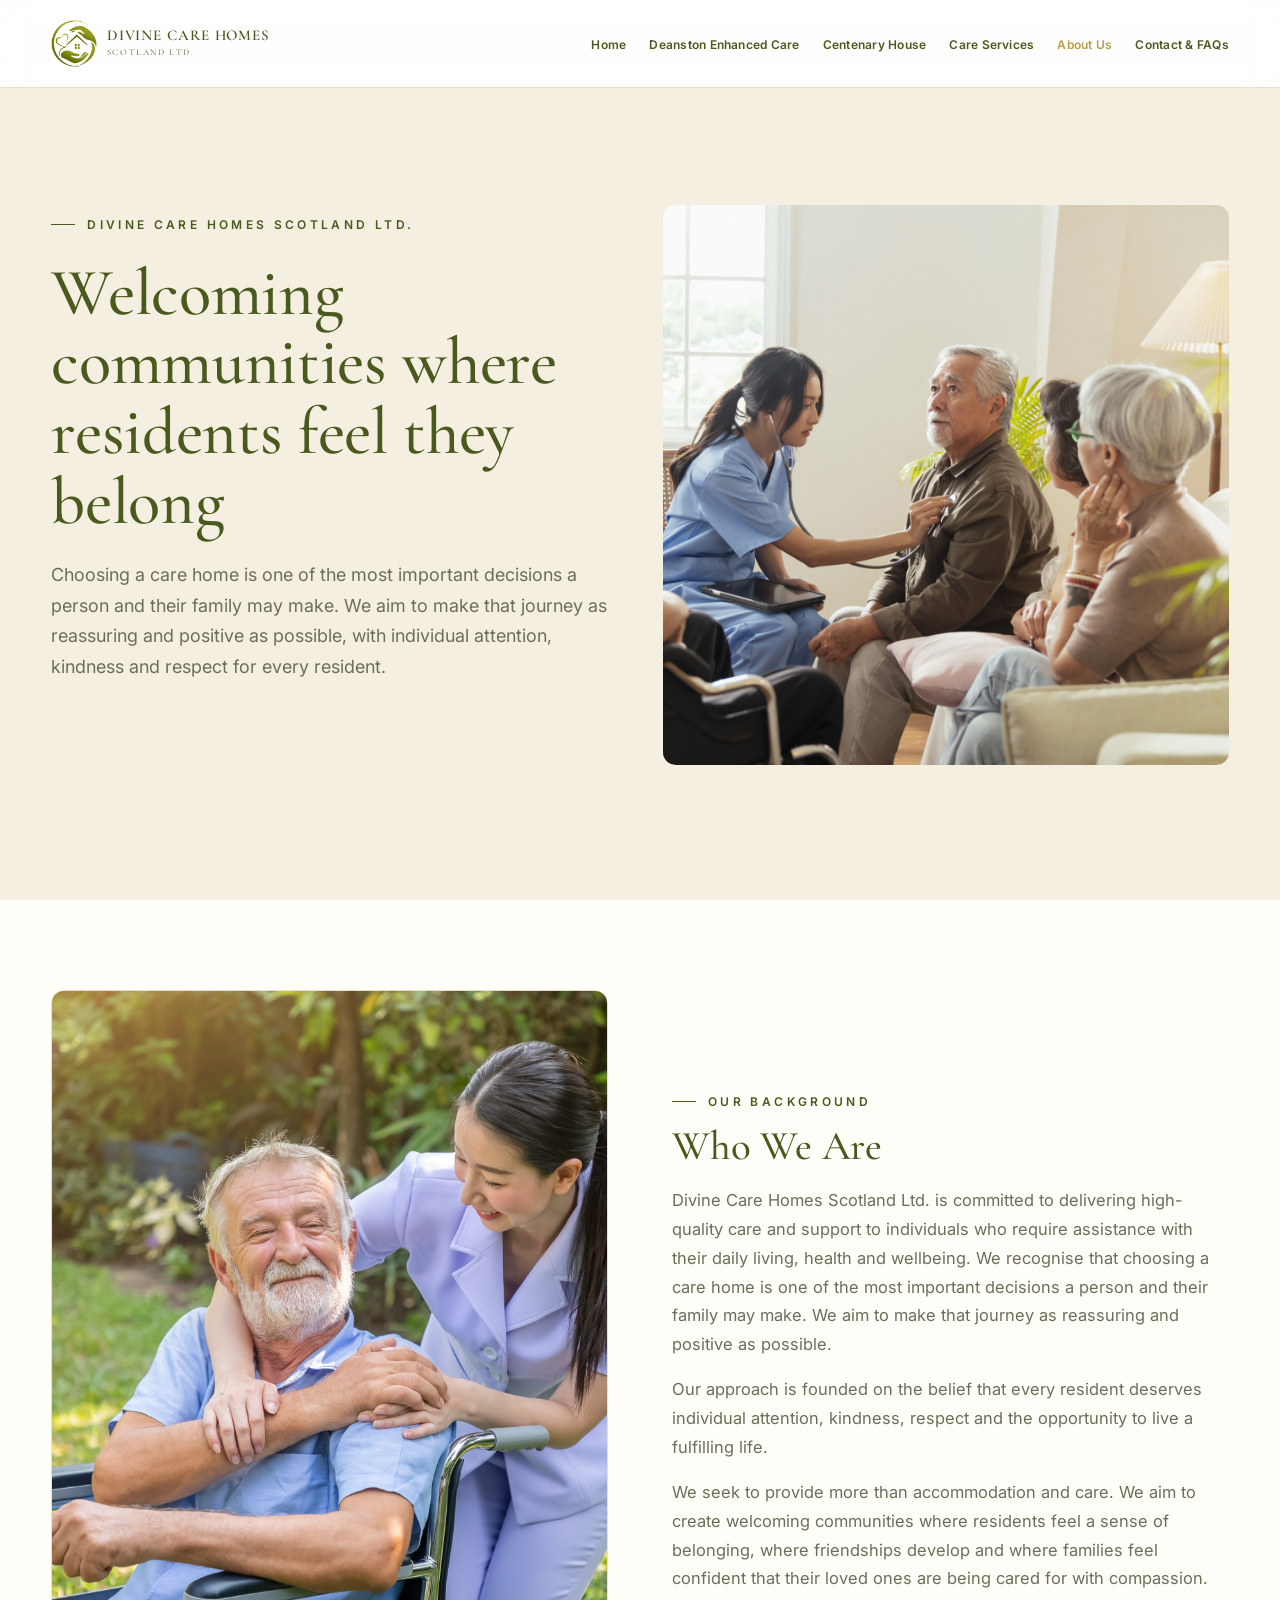
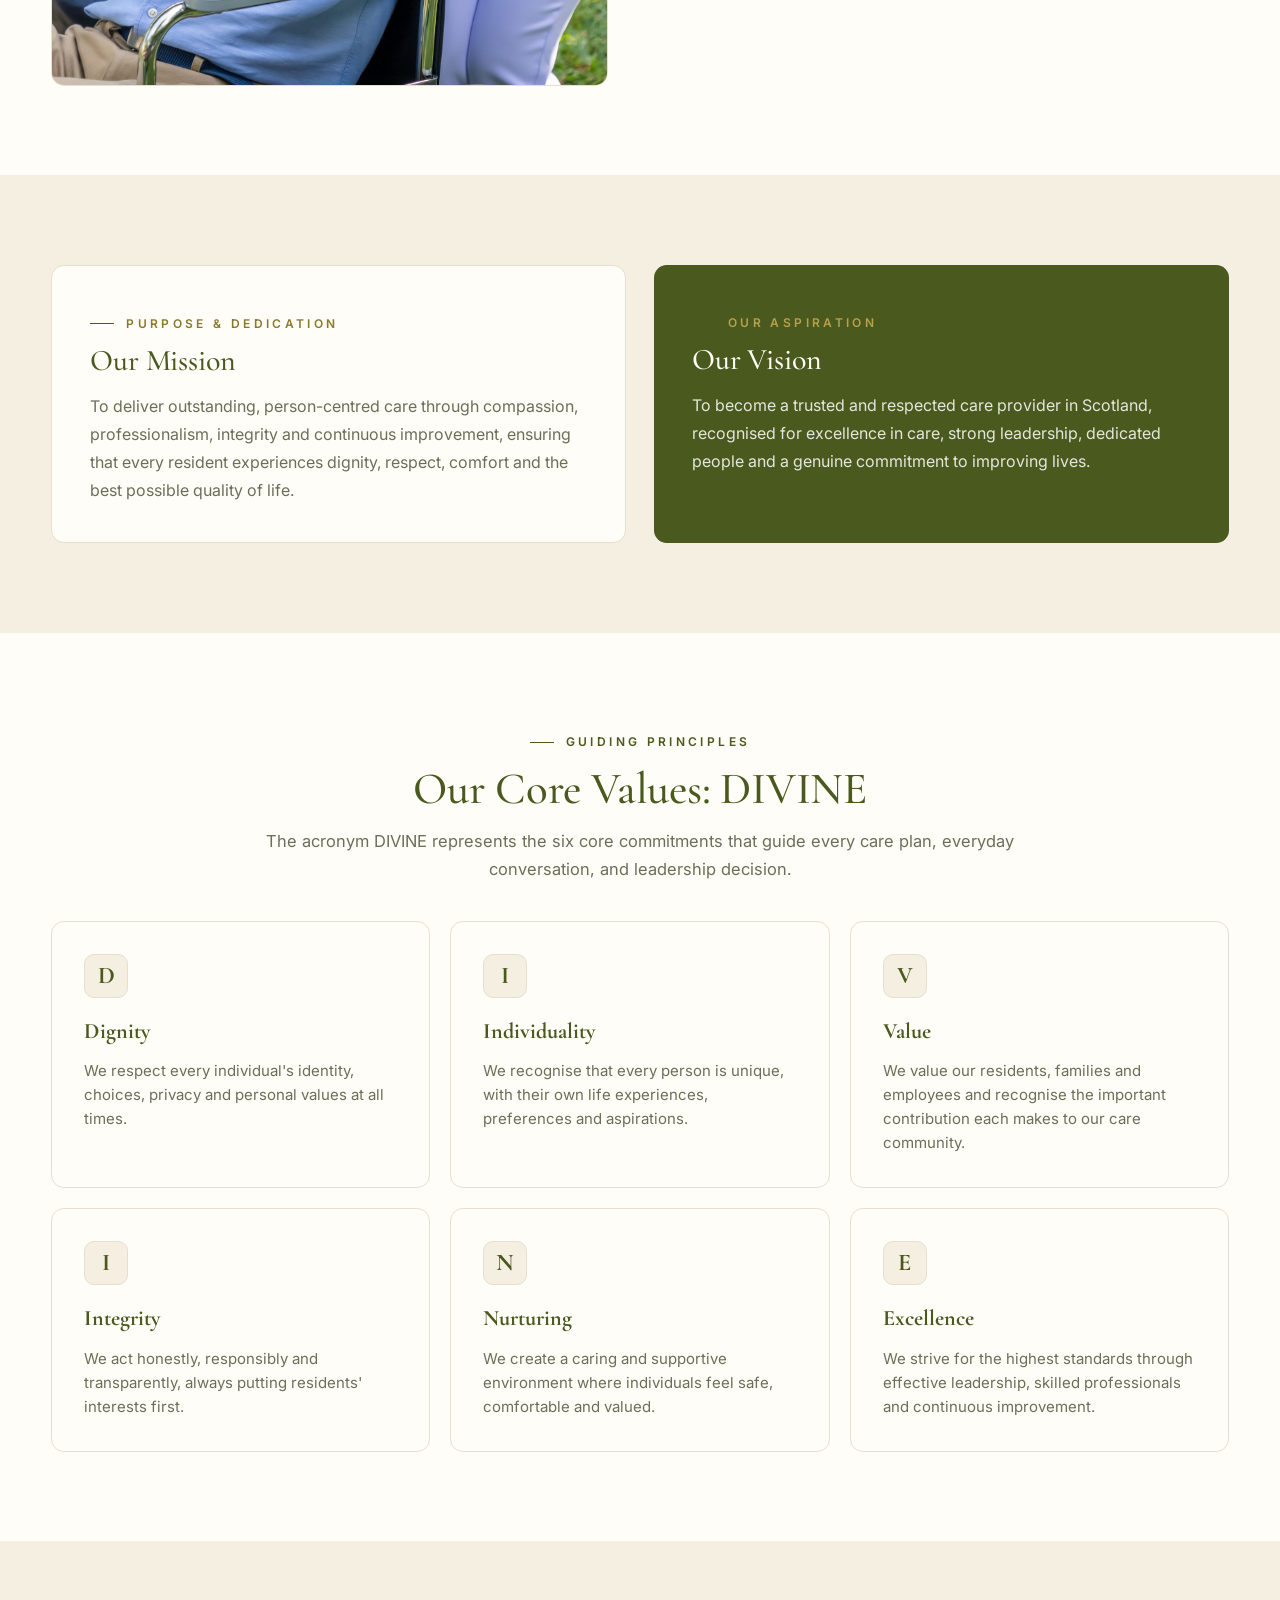
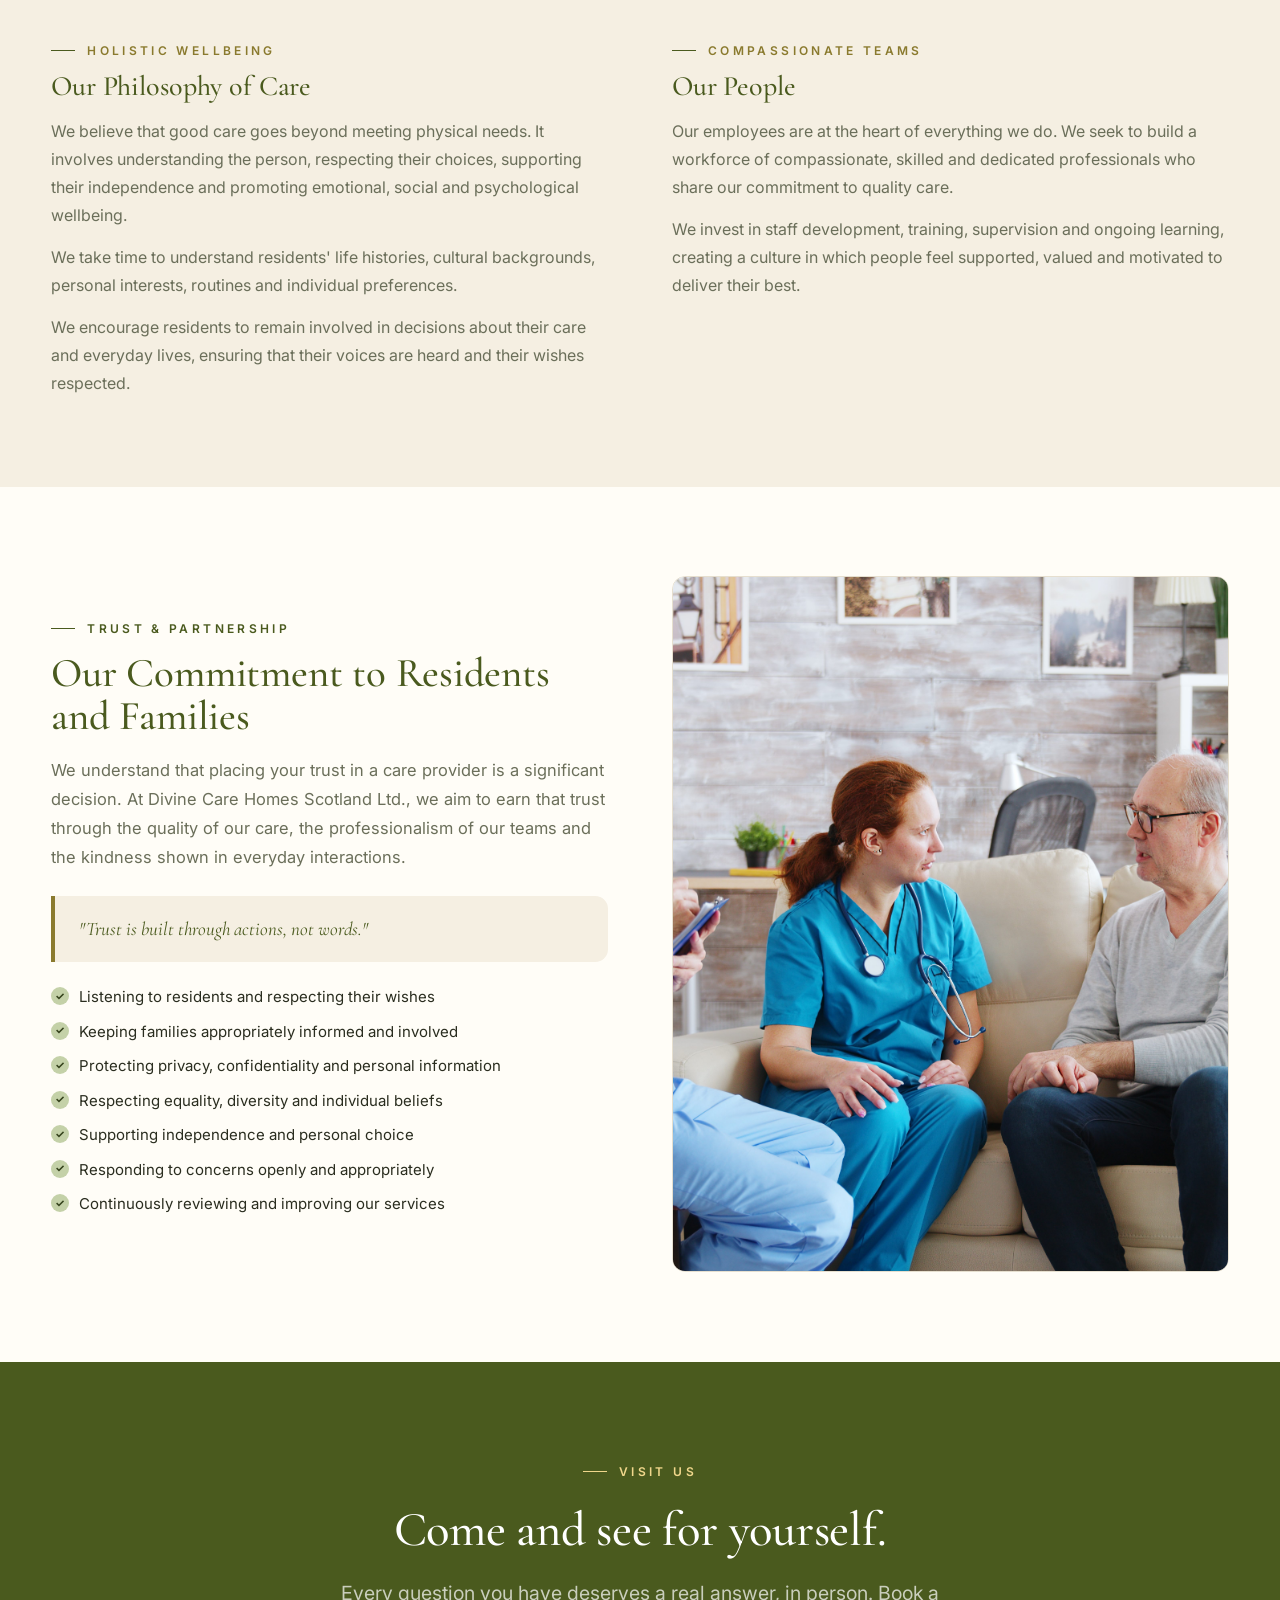
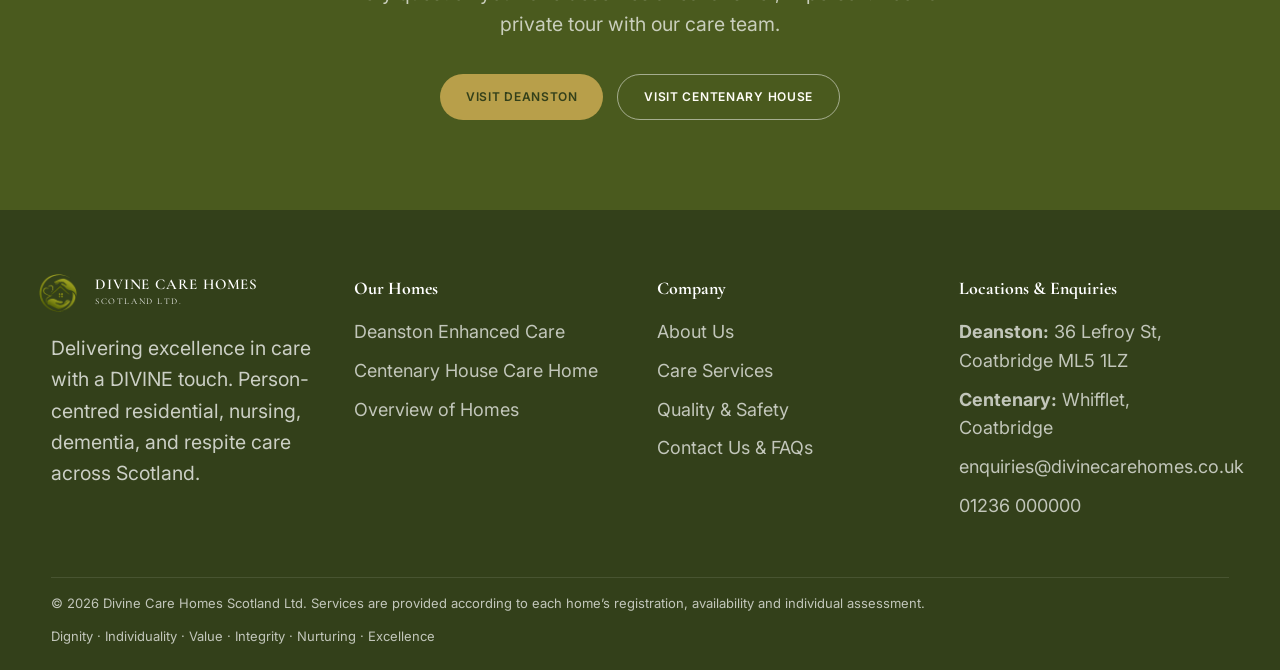
==== commit f52cb571: "added integrity testing" ====
--- a/about.html
+++ b/about.html
@@ -126,10 +126,7 @@
       <span class="eyebrow" style="color:var(--gold)">Compassionate Teams</span>
       <h3 class="display" style="color:var(--navy);font-size:28px;margin:12px 0 16px">Our People</h3>
       <p class="muted" style="font-size:16px;line-height:1.75;margin-bottom:14px">Our employees are at the heart of everything we do. We seek to build a workforce of compassionate, skilled and dedicated professionals who share our commitment to quality care.</p>
-      <p class="muted" style="font-size:16px;line-height:1.75;margin-bottom:14px">We invest in staff development, training, supervision and ongoing learning, creating a culture in which people feel supported, valued and motivated to deliver their best.</p>
-      <div style="margin-top:24px">
-        <a href="careers.html" class="btn dark">Join Our Care Team →</a>
-      </div>
+      <p class="muted" style="font-size:16px;line-height:1.75">We invest in staff development, training, supervision and ongoing learning, creating a culture in which people feel supported, valued and motivated to deliver their best.</p>
     </div>
   </div>
 </section>
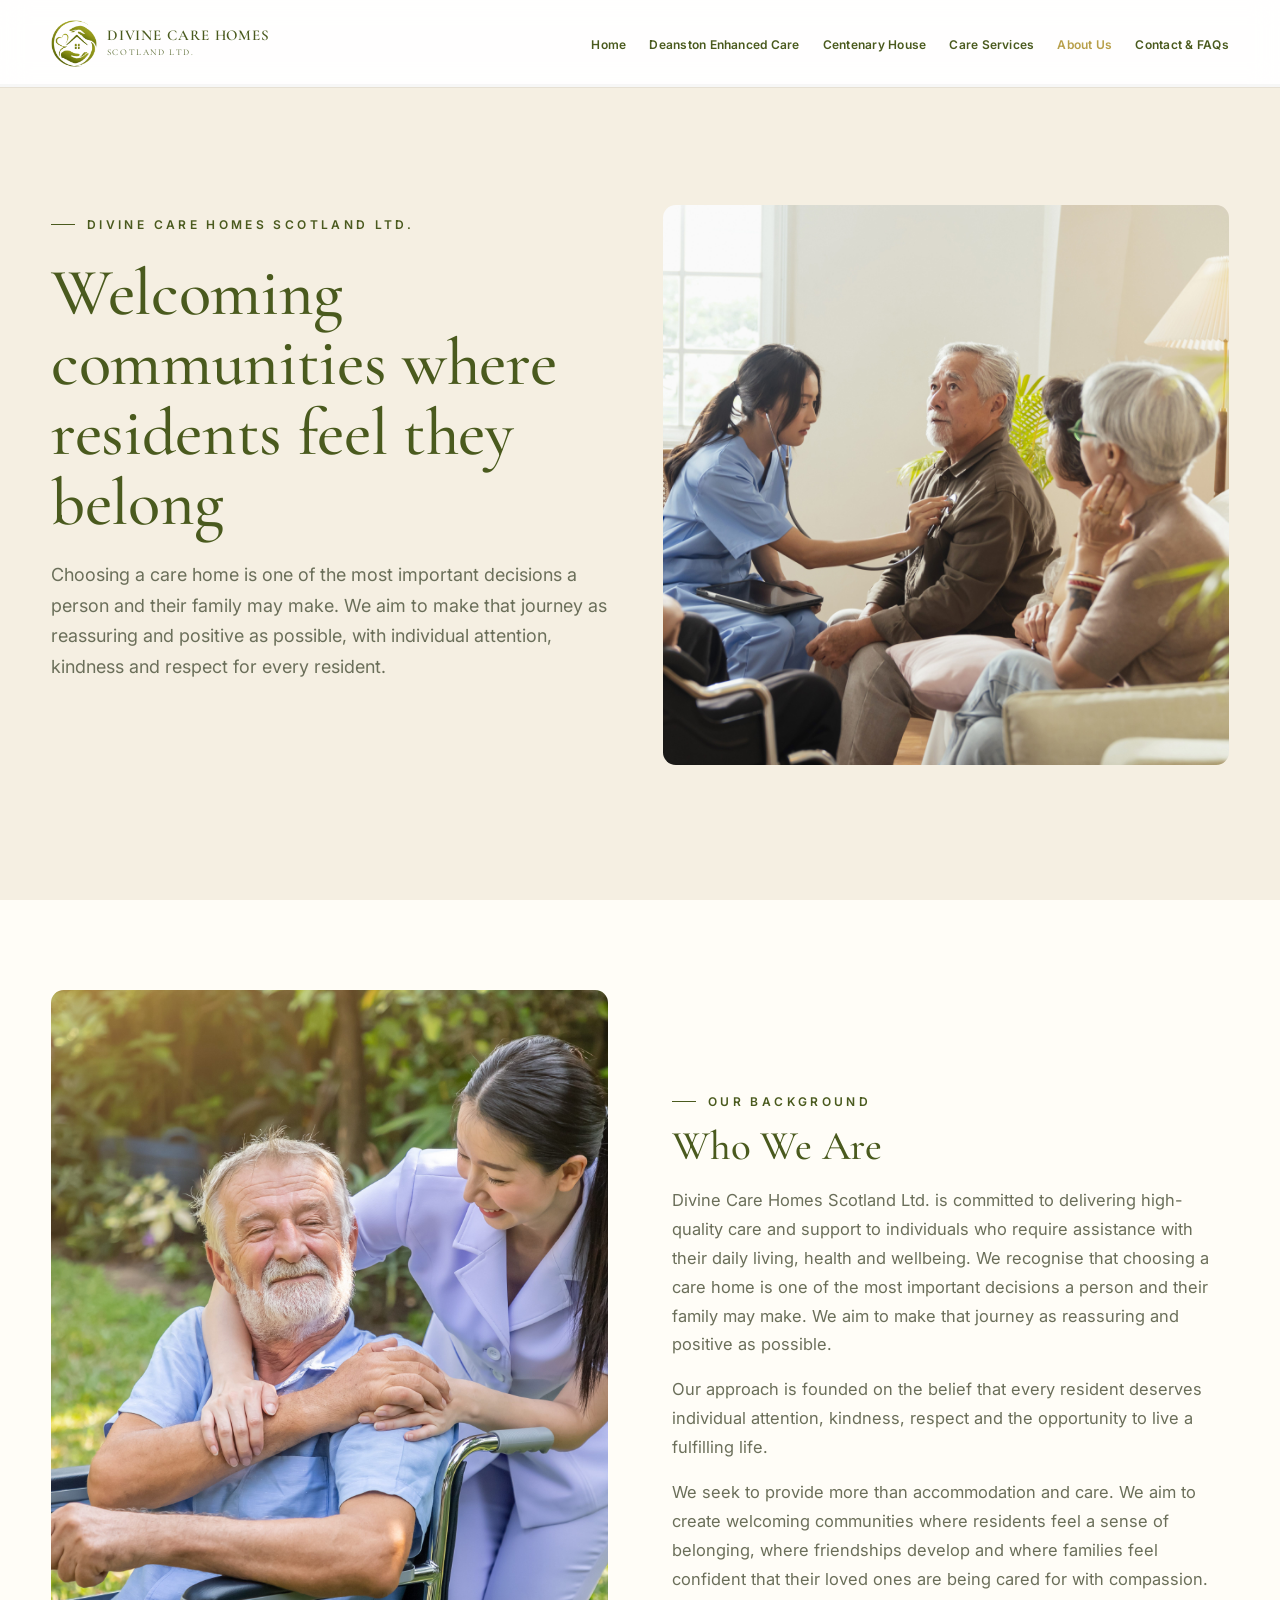
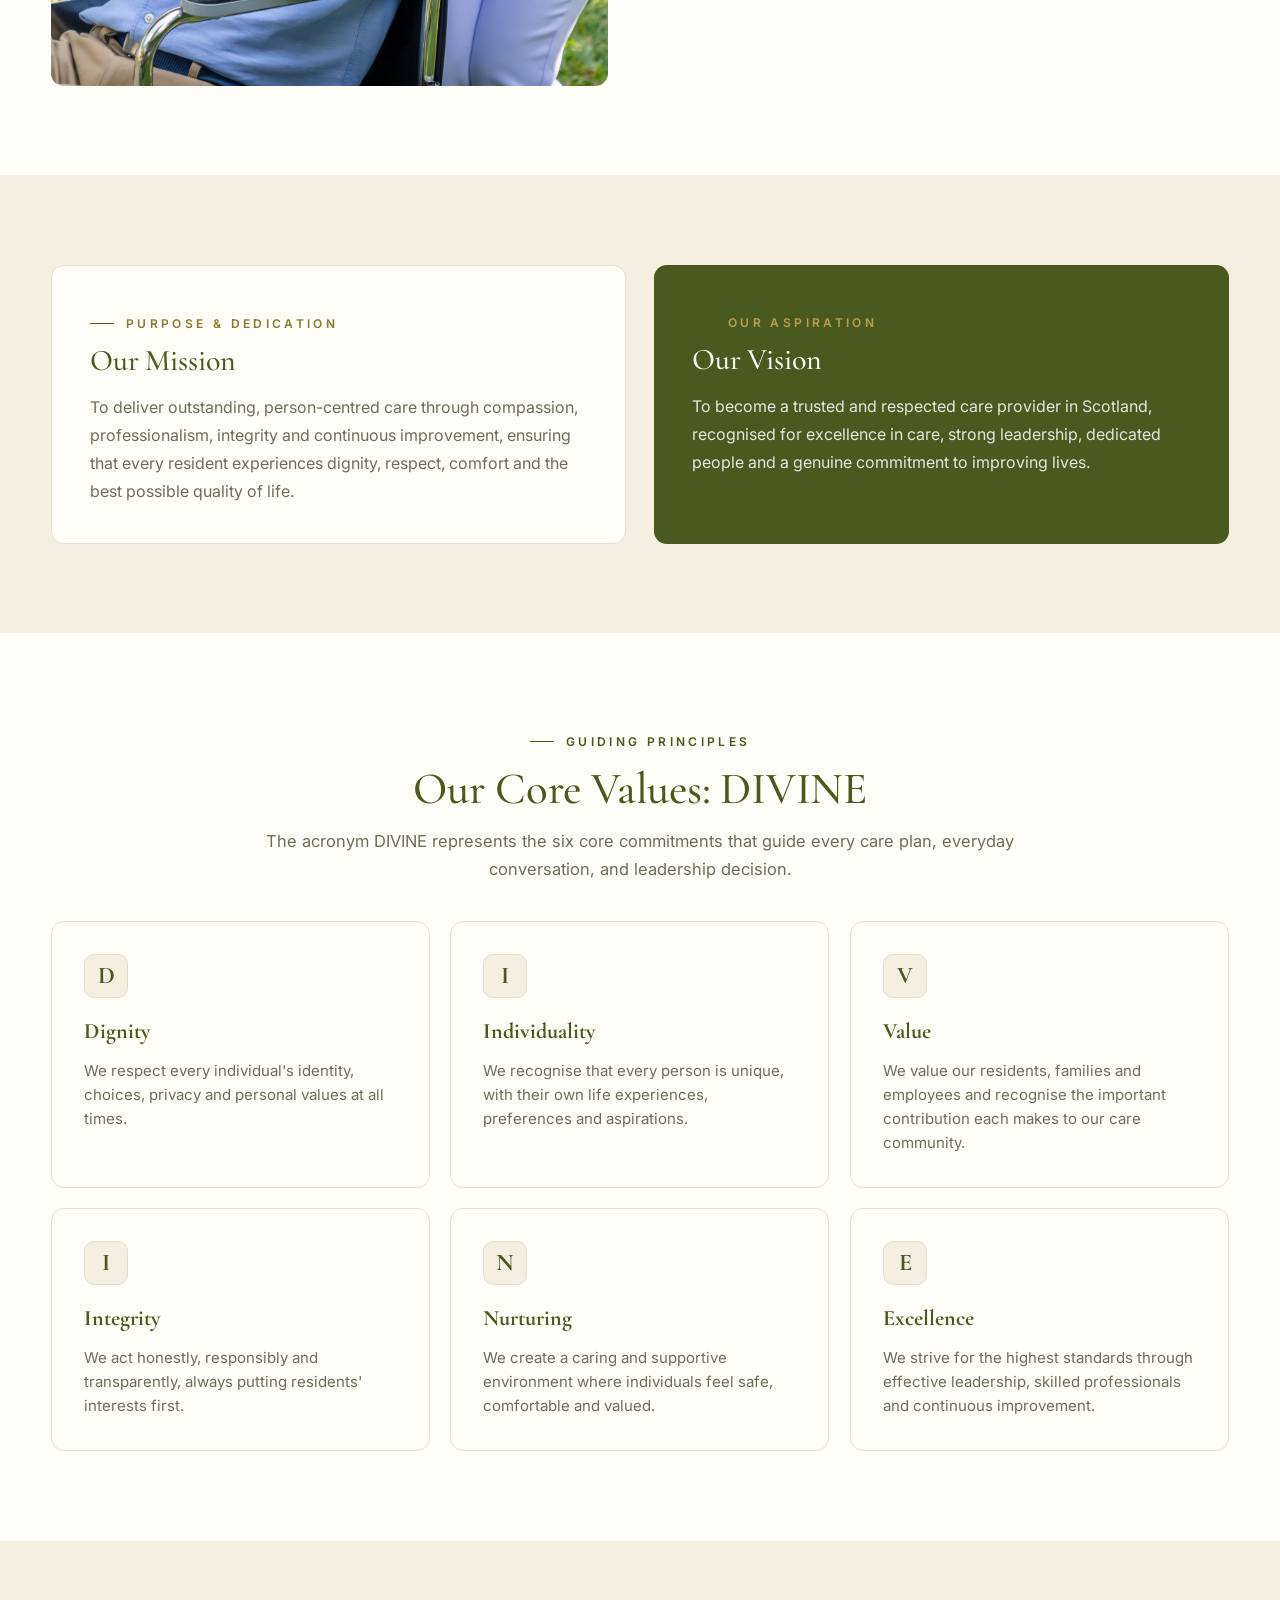
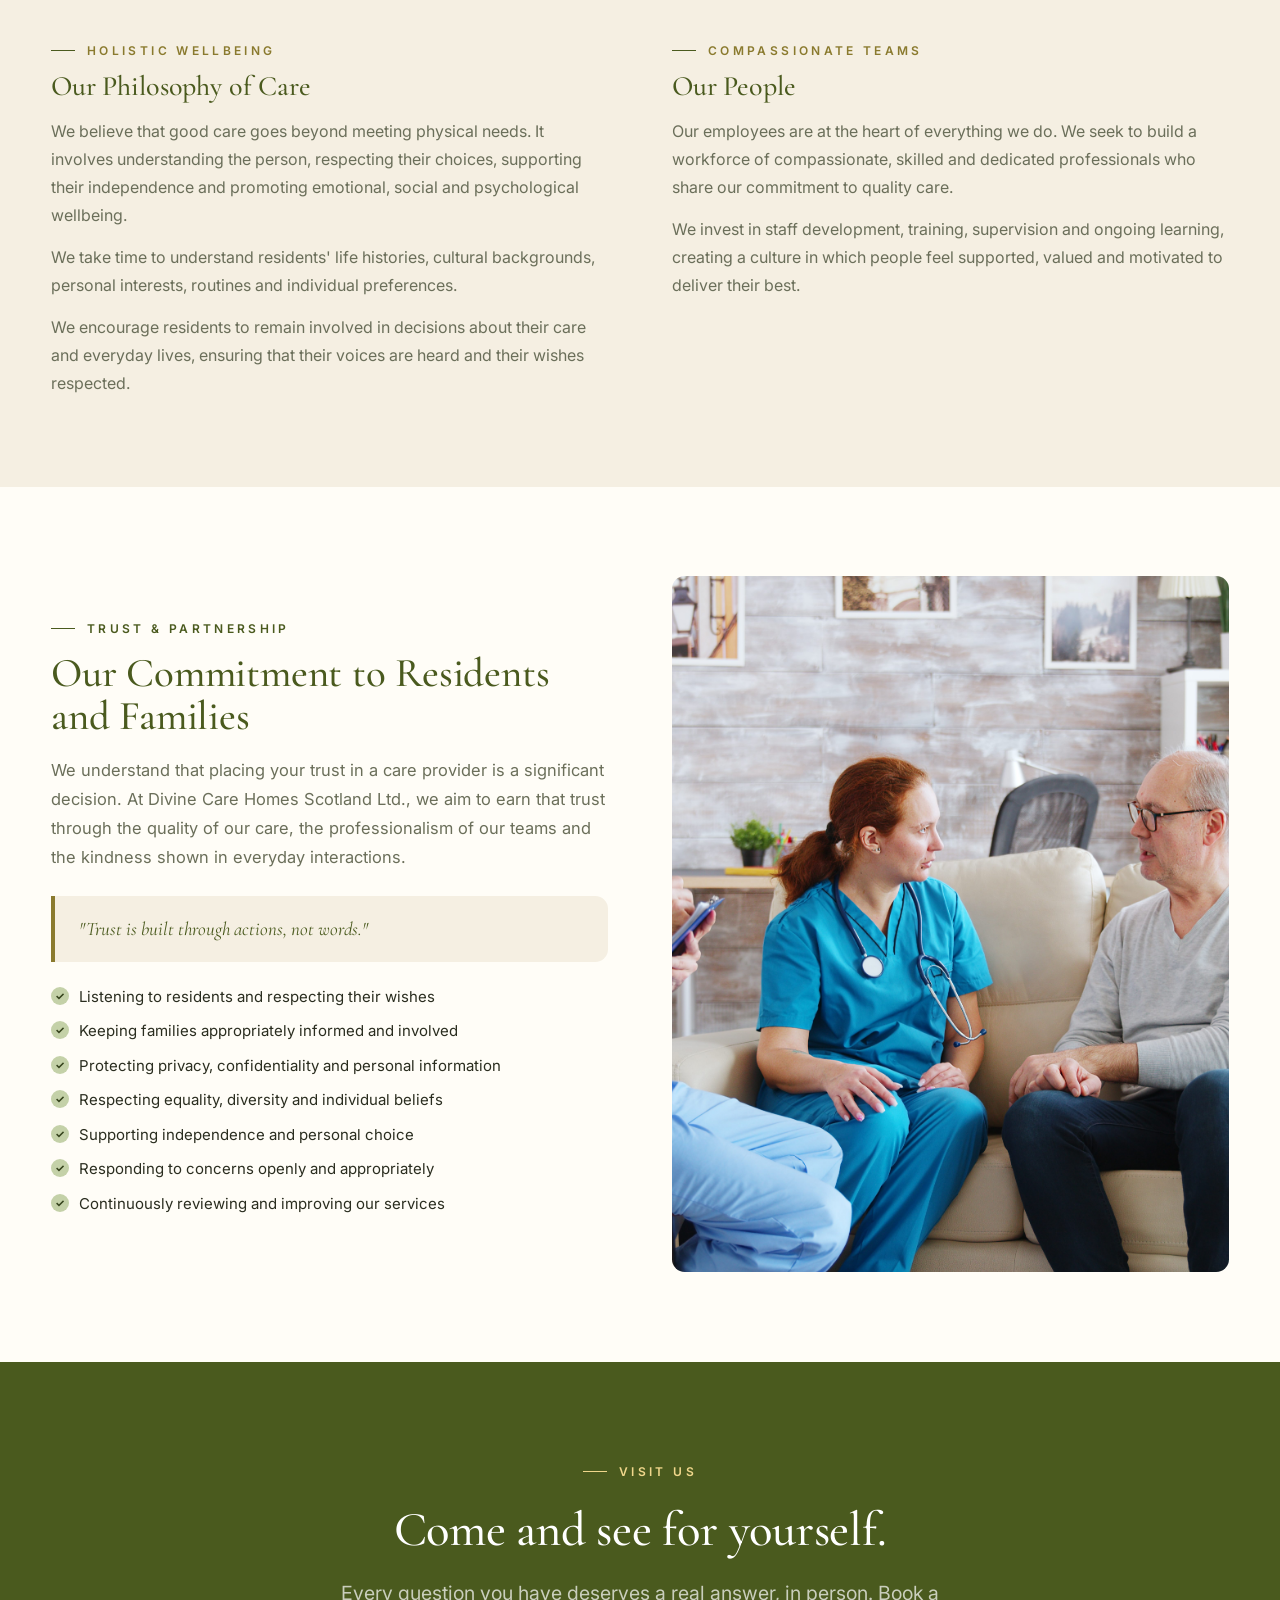
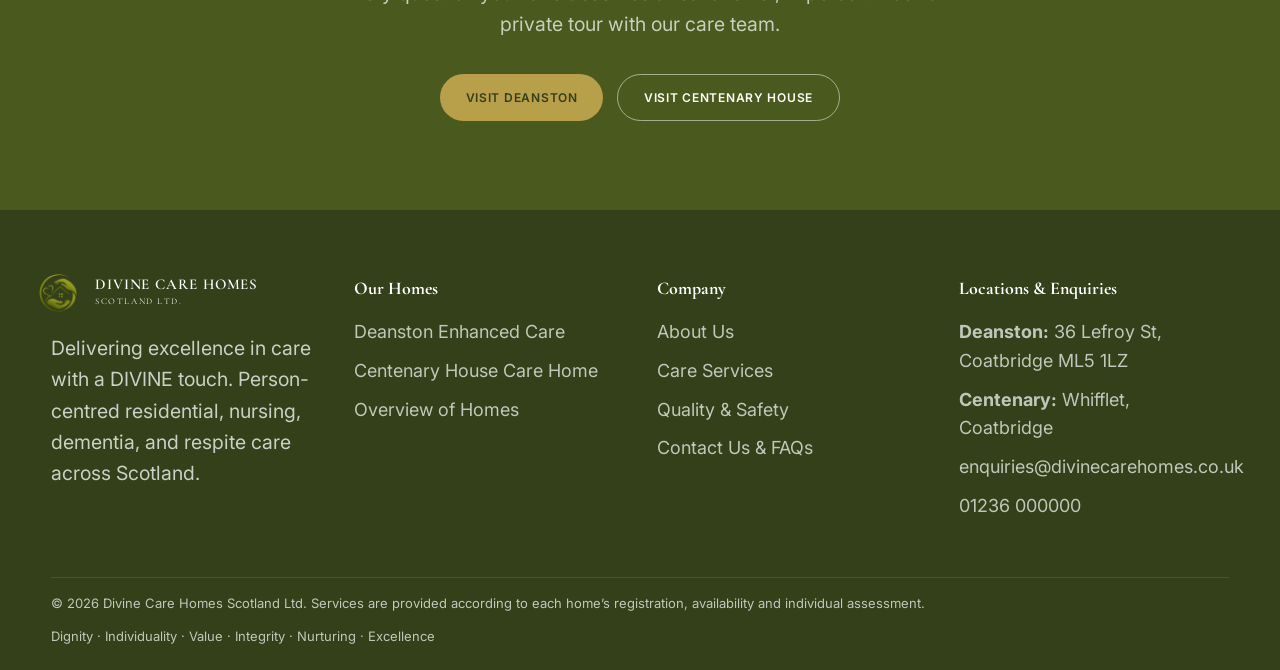
==== commit adef1a88: "added integrity testing" ====
--- a/about.html
+++ b/about.html
@@ -12,7 +12,7 @@
 <link rel="preconnect" href="https://fonts.gstatic.com" crossorigin>
 <link href="https://fonts.googleapis.com/css2?family=Cormorant+Garamond:wght@400;500;600;700&family=Inter:wght@400;500;600&display=swap" rel="stylesheet">
 <link rel="icon" type="image/png" href="logo.png" />
-<link rel="stylesheet" href="styles.css" />
+<link rel="stylesheet" href="styles.css?v=2" />
 </head>
 <body data-page="about">
 <div id="site-header" data-variant="light"></div>
@@ -35,15 +35,15 @@
 <!-- WHO WE ARE -->
 <section class="section">
   <div class="container two-col" style="align-items:center">
-    <div class="col-img reveal">
+    <div class="col-img reveal-left">
       <img src="images/Home care 1/nurse-wheelchair-garden.jpg" alt="Who We Are - Compassionate Care in Scotland" style="border-radius:var(--radius);border:1px solid var(--line)" loading="lazy" decoding="async"/>
     </div>
-    <div>
-      <span class="eyebrow reveal">Our Background</span>
-      <h2 class="display reveal delay-1" style="color:var(--navy);font-size:clamp(30px,3.2vw,48px);margin:14px 0 18px">Who We Are</h2>
-      <p class="muted reveal delay-2" style="font-size:16.5px;line-height:1.75;margin-bottom:16px">Divine Care Homes Scotland Ltd. is committed to delivering high-quality care and support to individuals who require assistance with their daily living, health and wellbeing. We recognise that choosing a care home is one of the most important decisions a person and their family may make. We aim to make that journey as reassuring and positive as possible.</p>
-      <p class="muted reveal delay-2" style="font-size:16.5px;line-height:1.75;margin-bottom:16px">Our approach is founded on the belief that every resident deserves individual attention, kindness, respect and the opportunity to live a fulfilling life.</p>
-      <p class="muted reveal delay-2" style="font-size:16.5px;line-height:1.75">We seek to provide more than accommodation and care. We aim to create welcoming communities where residents feel a sense of belonging, where friendships develop and where families feel confident that their loved ones are being cared for with compassion.</p>
+    <div class="reveal-right delay-1">
+      <span class="eyebrow">Our Background</span>
+      <h2 class="display" style="color:var(--navy);font-size:clamp(30px,3.2vw,48px);margin:14px 0 18px">Who We Are</h2>
+      <p class="muted" style="font-size:16.5px;line-height:1.75;margin-bottom:16px">Divine Care Homes Scotland Ltd. is committed to delivering high-quality care and support to individuals who require assistance with their daily living, health and wellbeing. We recognise that choosing a care home is one of the most important decisions a person and their family may make. We aim to make that journey as reassuring and positive as possible.</p>
+      <p class="muted" style="font-size:16.5px;line-height:1.75;margin-bottom:16px">Our approach is founded on the belief that every resident deserves individual attention, kindness, respect and the opportunity to live a fulfilling life.</p>
+      <p class="muted" style="font-size:16.5px;line-height:1.75">We seek to provide more than accommodation and care. We aim to create welcoming communities where residents feel a sense of belonging, where friendships develop and where families feel confident that their loved ones are being cared for with compassion.</p>
     </div>
   </div>
 </section>
@@ -134,14 +134,14 @@
 <!-- COMMITMENT TO RESIDENTS AND FAMILIES -->
 <section class="section">
   <div class="container two-col" style="align-items:center">
-    <div>
-      <span class="eyebrow reveal">Trust & Partnership</span>
-      <h2 class="display reveal delay-1" style="color:var(--navy);font-size:clamp(30px,3.2vw,48px);margin:14px 0 18px">Our Commitment to Residents and Families</h2>
-      <p class="muted reveal delay-2" style="font-size:16.5px;line-height:1.75;margin-bottom:16px">We understand that placing your trust in a care provider is a significant decision. At Divine Care Homes Scotland Ltd., we aim to earn that trust through the quality of our care, the professionalism of our teams and the kindness shown in everyday interactions.</p>
-      <div class="divine-touch-quote reveal delay-2">
+    <div class="reveal-left">
+      <span class="eyebrow">Trust & Partnership</span>
+      <h2 class="display" style="color:var(--navy);font-size:clamp(30px,3.2vw,48px);margin:14px 0 18px">Our Commitment to Residents and Families</h2>
+      <p class="muted" style="font-size:16.5px;line-height:1.75;margin-bottom:16px">We understand that placing your trust in a care provider is a significant decision. At Divine Care Homes Scotland Ltd., we aim to earn that trust through the quality of our care, the professionalism of our teams and the kindness shown in everyday interactions.</p>
+      <div class="divine-touch-quote">
         "Trust is built through actions, not words."
       </div>
-      <ul class="care-check-list reveal delay-3" style="grid-template-columns:1fr">
+      <ul class="care-check-list" style="grid-template-columns:1fr">
         <li>Listening to residents and respecting their wishes</li>
         <li>Keeping families appropriately informed and involved</li>
         <li>Protecting privacy, confidentiality and personal information</li>
@@ -151,7 +151,7 @@
         <li>Continuously reviewing and improving our services</li>
       </ul>
     </div>
-    <div class="col-img reveal delay-1">
+    <div class="col-img reveal-right delay-1">
       <img src="images/Home care 1/nurses-team-talking.jpg" alt="Dedicated Staff at Divine Care Homes Scotland" style="border-radius:var(--radius);border:1px solid var(--line)" loading="lazy" decoding="async"/>
     </div>
   </div>
@@ -171,6 +171,6 @@
 </section>
 
 <div id="site-footer"></div>
-<script src="script.js"></script>
+<script src="script.js?v=2"></script>
 </body>
 </html>
--- a/styles.css
+++ b/styles.css
@@ -303,14 +303,15 @@
   font-weight: 600;
   letter-spacing: .06em;
   text-transform: uppercase;
-  transition: transform .3s, background .3s;
+  transition: transform 0.35s cubic-bezier(0.16, 1, 0.3, 1), background 0.3s ease, box-shadow 0.35s ease;
   white-space: nowrap;
 }
 
 .btn:hover {
   background: var(--gold);
   color: #fff;
-  transform: translateY(-1px)
+  transform: translateY(-2px);
+  box-shadow: 0 10px 22px -6px rgba(138, 122, 46, 0.4);
 }
 
 .btn.ghost {
@@ -320,8 +321,10 @@
 }
 
 .btn.ghost:hover {
-  background: rgba(255, 255, 255, .12);
-  color: #fff
+  background: rgba(255, 255, 255, .15);
+  color: #fff;
+  transform: translateY(-2px);
+  box-shadow: 0 8px 20px -6px rgba(255, 255, 255, 0.2);
 }
 
 .btn.dark {
@@ -331,7 +334,9 @@
 
 .btn.dark:hover {
   background: var(--navy-2);
-  color: #fff
+  color: #fff;
+  transform: translateY(-2px);
+  box-shadow: 0 10px 22px -6px rgba(51, 64, 26, 0.3);
 }
 
 .menu-toggle {
@@ -590,28 +595,94 @@
   object-fit: cover
 }
 
-/* ---------- Reveal ---------- */
-.reveal {
+/* ---------- Reveal & Scrolly Animations ---------- */
+.reveal,
+.reveal-up {
   opacity: 0;
-  transform: translateY(28px);
-  transition: opacity 1s cubic-bezier(.22, .61, .36, 1), transform 1s cubic-bezier(.22, .61, .36, 1)
-}
-
-.reveal.in {
+  transform: translateY(32px);
+  transition: opacity 0.85s cubic-bezier(0.16, 1, 0.3, 1), transform 0.85s cubic-bezier(0.16, 1, 0.3, 1);
+  will-change: opacity, transform;
+}
+
+.reveal.in,
+.reveal-up.in {
   opacity: 1;
-  transform: none
-}
-
-.reveal.delay-1 {
-  transition-delay: .1s
-}
-
-.reveal.delay-2 {
-  transition-delay: .2s
-}
-
-.reveal.delay-3 {
-  transition-delay: .3s
+  transform: translateY(0);
+}
+
+.reveal-left {
+  opacity: 0;
+  transform: translateX(-40px);
+  transition: opacity 0.85s cubic-bezier(0.16, 1, 0.3, 1), transform 0.85s cubic-bezier(0.16, 1, 0.3, 1);
+  will-change: opacity, transform;
+}
+
+.reveal-left.in {
+  opacity: 1;
+  transform: translateX(0);
+}
+
+.reveal-right {
+  opacity: 0;
+  transform: translateX(40px);
+  transition: opacity 0.85s cubic-bezier(0.16, 1, 0.3, 1), transform 0.85s cubic-bezier(0.16, 1, 0.3, 1);
+  will-change: opacity, transform;
+}
+
+.reveal-right.in {
+  opacity: 1;
+  transform: translateX(0);
+}
+
+.reveal-scale {
+  opacity: 0;
+  transform: scale(0.93) translateY(24px);
+  transition: opacity 0.85s cubic-bezier(0.16, 1, 0.3, 1), transform 0.85s cubic-bezier(0.16, 1, 0.3, 1);
+  will-change: opacity, transform;
+}
+
+.reveal-scale.in {
+  opacity: 1;
+  transform: scale(1) translateY(0);
+}
+
+.reveal.delay-1, .delay-1 { transition-delay: .1s }
+.reveal.delay-2, .delay-2 { transition-delay: .2s }
+.reveal.delay-3, .delay-3 { transition-delay: .3s }
+.reveal.delay-4, .delay-4 { transition-delay: .4s }
+.reveal.delay-5, .delay-5 { transition-delay: .5s }
+.reveal.delay-6, .delay-6 { transition-delay: .6s }
+
+/* Animated Eyebrow Line drawing effect */
+.eyebrow::before {
+  transition: width 0.65s cubic-bezier(0.16, 1, 0.3, 1);
+}
+
+/* Subtle image parallax */
+.page-hero .hero-img img,
+.two-col .col-img img {
+  transform: translateY(var(--scroll-y, 0px)) scale(1.02);
+  transition: transform 0.25s cubic-bezier(0.16, 1, 0.3, 1);
+}
+
+/* Global scroll progress bar */
+.site-progress-bar {
+  position: absolute;
+  bottom: 0;
+  left: 0;
+  right: 0;
+  height: 3px;
+  pointer-events: none;
+  background: rgba(0, 0, 0, 0.03);
+  z-index: 60;
+}
+
+.site-progress-bar .bar {
+  height: 100%;
+  width: 0%;
+  background: linear-gradient(90deg, var(--gold), var(--gold-2));
+  box-shadow: 0 0 10px rgba(184, 159, 74, 0.55);
+  transition: width 0.08s linear;
 }
 
 /* ---------- Stats ---------- */
@@ -1693,13 +1764,13 @@
   border: 1px solid var(--line);
   border-radius: var(--radius);
   overflow: hidden;
-  transition: transform .35s ease, box-shadow .35s ease, border-color .35s ease;
+  transition: transform 0.45s cubic-bezier(0.16, 1, 0.3, 1), box-shadow 0.45s cubic-bezier(0.16, 1, 0.3, 1), border-color 0.35s ease;
   position: relative;
 }
 
 .home-card:hover {
-  transform: translateY(-6px);
-  box-shadow: 0 20px 40px rgba(74, 90, 30, 0.08);
+  transform: translateY(-8px);
+  box-shadow: 0 24px 48px -12px rgba(74, 90, 30, 0.14);
   border-color: var(--sage);
 }
 
@@ -1714,11 +1785,11 @@
   width: 100%;
   height: 100%;
   object-fit: cover;
-  transition: transform .6s ease;
+  transition: transform .6s cubic-bezier(0.16, 1, 0.3, 1);
 }
 
 .home-card:hover .home-card-media img {
-  transform: scale(1.05);
+  transform: scale(1.06);
 }
 
 .home-badge {
@@ -1921,12 +1992,13 @@
   border: 1px solid var(--line);
   border-radius: var(--radius);
   padding: clamp(24px, 2.5vw, 32px);
-  transition: transform .3s ease, border-color .3s ease;
+  transition: transform 0.4s cubic-bezier(0.16, 1, 0.3, 1), box-shadow 0.4s cubic-bezier(0.16, 1, 0.3, 1), border-color 0.35s ease;
   position: relative;
 }
 
 .divine-val-card:hover {
-  transform: translateY(-4px);
+  transform: translateY(-6px);
+  box-shadow: 0 16px 36px -8px rgba(74, 90, 30, 0.12);
   border-color: var(--gold);
 }
 
@@ -1944,6 +2016,13 @@
   font-weight: bold;
   margin-bottom: 16px;
   border: 1px solid var(--line);
+  transition: transform 0.35s cubic-bezier(0.16, 1, 0.3, 1), background 0.3s ease;
+}
+
+.divine-val-card:hover .divine-letter-badge {
+  transform: scale(1.08);
+  background: var(--white);
+  border-color: var(--gold);
 }
 
 .divine-val-card h3 {
@@ -1972,6 +2051,13 @@
   border: 1px solid var(--line);
   padding: 30px;
   border-radius: var(--radius);
+  transition: transform 0.4s cubic-bezier(0.16, 1, 0.3, 1), box-shadow 0.4s cubic-bezier(0.16, 1, 0.3, 1), border-color 0.35s ease;
+}
+
+.qa-card:hover {
+  transform: translateY(-6px);
+  box-shadow: 0 16px 36px -8px rgba(74, 90, 30, 0.1);
+  border-color: var(--sage);
 }
 
 .qa-card-num {
@@ -2012,6 +2098,13 @@
   display: flex;
   gap: 18px;
   align-items: flex-start;
+  transition: transform 0.4s cubic-bezier(0.16, 1, 0.3, 1), box-shadow 0.4s cubic-bezier(0.16, 1, 0.3, 1), border-color 0.35s ease;
+}
+
+.why-card:hover {
+  transform: translateY(-5px);
+  box-shadow: 0 14px 32px -8px rgba(74, 90, 30, 0.1);
+  border-color: var(--sage);
 }
 
 .why-icon {
@@ -2026,6 +2119,13 @@
   font-size: 16px;
   flex-shrink: 0;
   border: 1px solid var(--sage);
+  transition: transform 0.35s cubic-bezier(0.16, 1, 0.3, 1), background 0.3s ease;
+}
+
+.why-card:hover .why-icon {
+  transform: scale(1.1);
+  background: var(--sage);
+  color: var(--navy-2);
 }
 
 .why-card h3 {
@@ -2050,6 +2150,13 @@
   border-radius: var(--radius);
   padding: 24px;
   text-align: left;
+  transition: transform 0.4s cubic-bezier(0.16, 1, 0.3, 1), box-shadow 0.4s cubic-bezier(0.16, 1, 0.3, 1), border-color 0.35s ease;
+}
+
+.facility-card:hover {
+  transform: translateY(-6px);
+  box-shadow: 0 16px 36px -8px rgba(74, 90, 30, 0.1);
+  border-color: var(--sage);
 }
 
 .facility-card h4 {
@@ -2080,17 +2187,23 @@
   overflow: hidden;
   background: var(--cream);
   border: 1px solid var(--line);
+  transition: transform 0.45s cubic-bezier(0.16, 1, 0.3, 1), box-shadow 0.45s ease;
+}
+
+.gallery-item:hover {
+  transform: translateY(-6px);
+  box-shadow: 0 20px 40px -10px rgba(51, 64, 26, 0.18);
 }
 
 .gallery-item img {
   width: 100%;
   height: 100%;
   object-fit: cover;
-  transition: transform .4s ease;
+  transition: transform .55s cubic-bezier(0.16, 1, 0.3, 1);
 }
 
 .gallery-item:hover img {
-  transform: scale(1.04);
+  transform: scale(1.06);
 }
 
 .gallery-badge {
@@ -2099,12 +2212,17 @@
   left: 12px;
   right: 12px;
   padding: 8px 14px;
-  background: rgba(30, 35, 20, 0.75);
+  background: rgba(30, 35, 20, 0.78);
   backdrop-filter: blur(8px);
   color: var(--white);
   font-size: 12px;
   border-radius: 6px;
   letter-spacing: 0.05em;
+  transition: background 0.3s ease;
+}
+
+.gallery-item:hover .gallery-badge {
+  background: rgba(51, 64, 26, 0.9);
 }
 
 /* Settling-in cards for Centenary House */
@@ -2121,6 +2239,13 @@
   border-radius: var(--radius);
   padding: 32px;
   position: relative;
+  transition: transform 0.4s cubic-bezier(0.16, 1, 0.3, 1), box-shadow 0.4s cubic-bezier(0.16, 1, 0.3, 1), border-color 0.35s ease;
+}
+
+.settling-card:hover {
+  transform: translateY(-6px);
+  box-shadow: 0 16px 36px -8px rgba(74, 90, 30, 0.1);
+  border-color: var(--gold);
 }
 
 .settling-step {
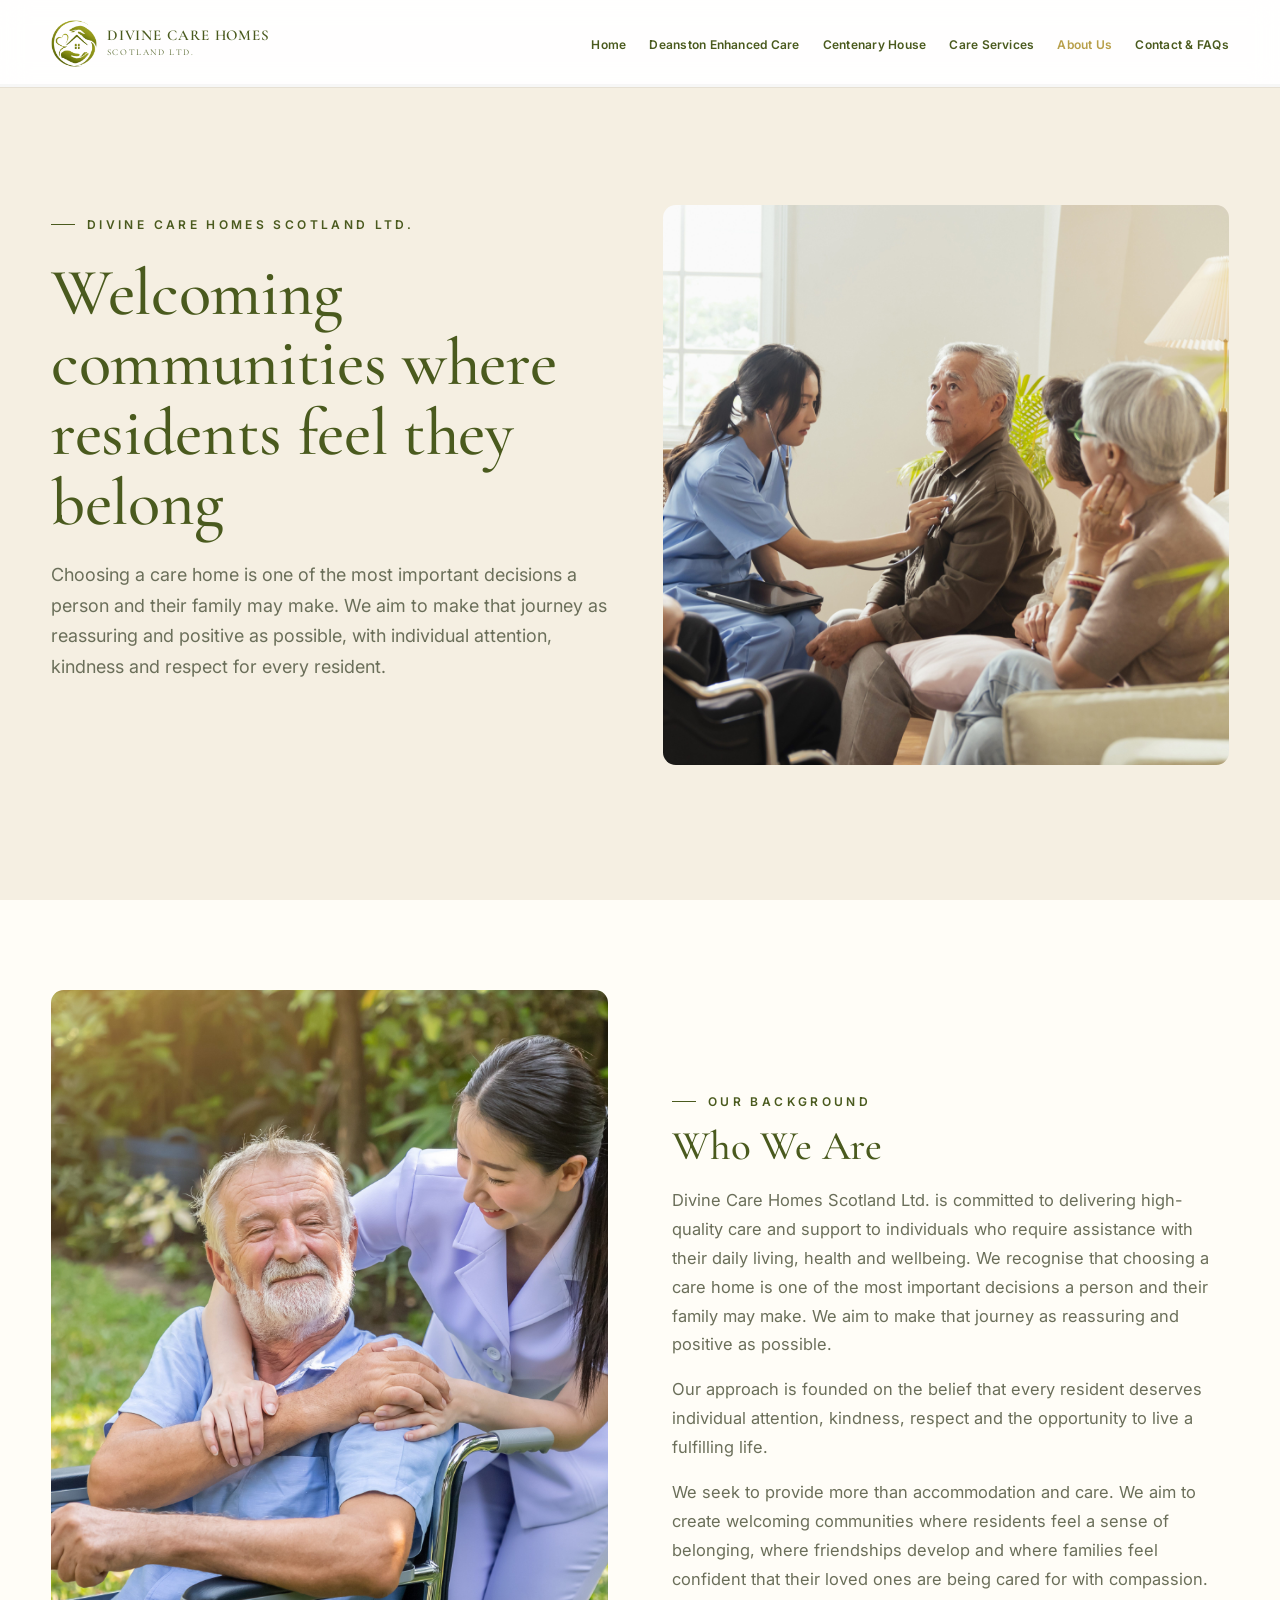
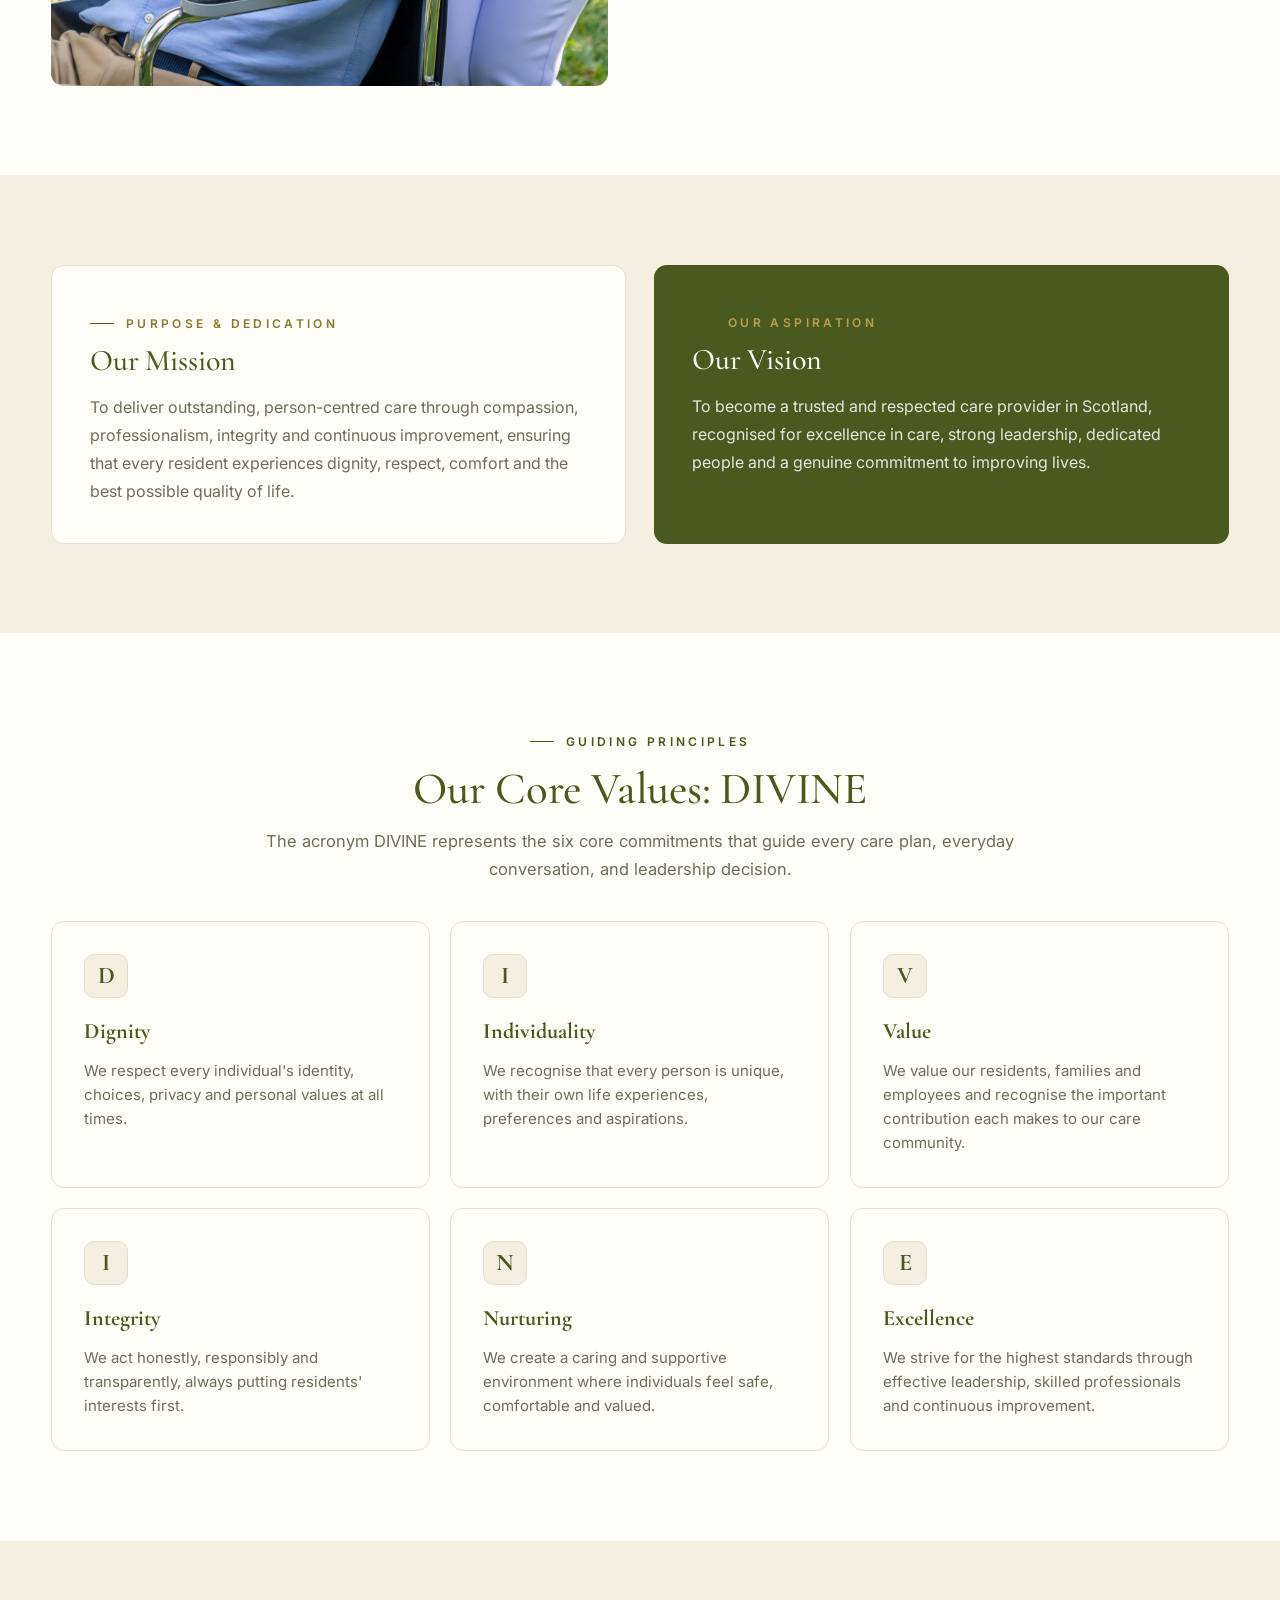
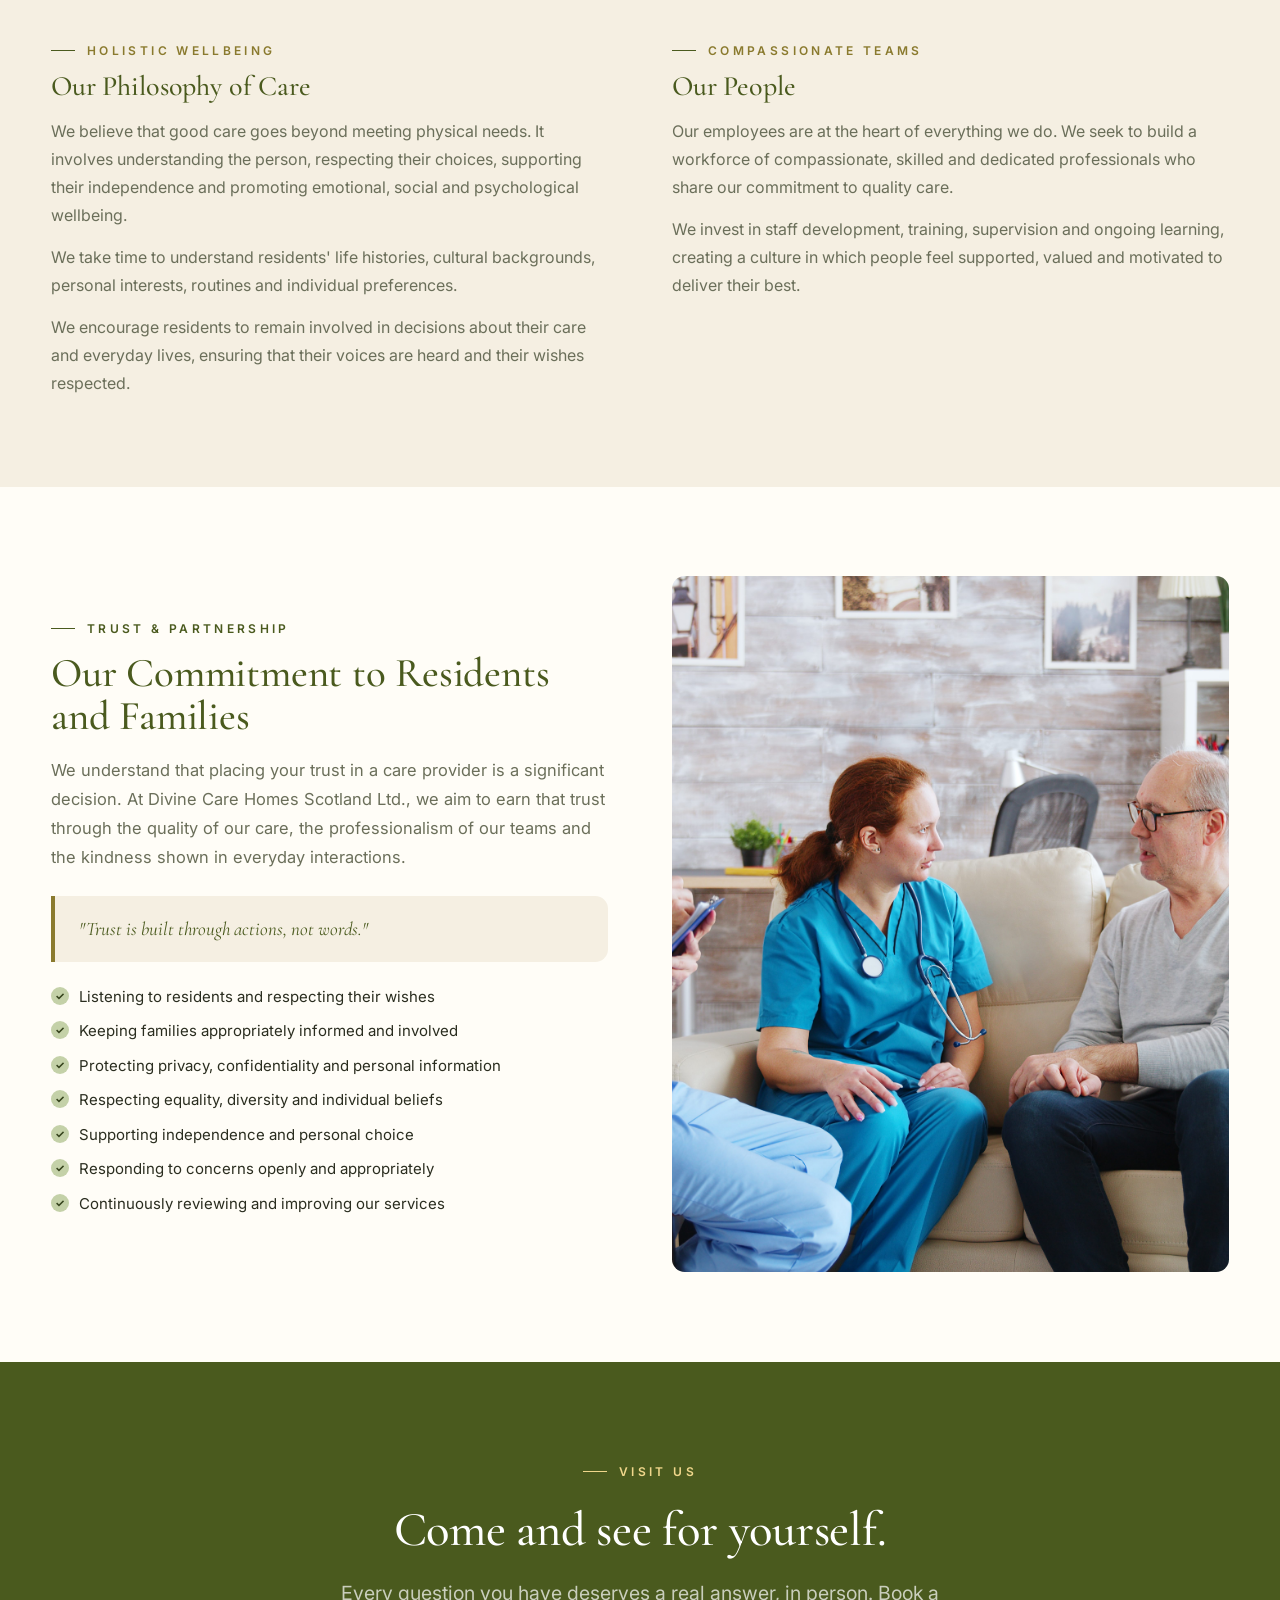
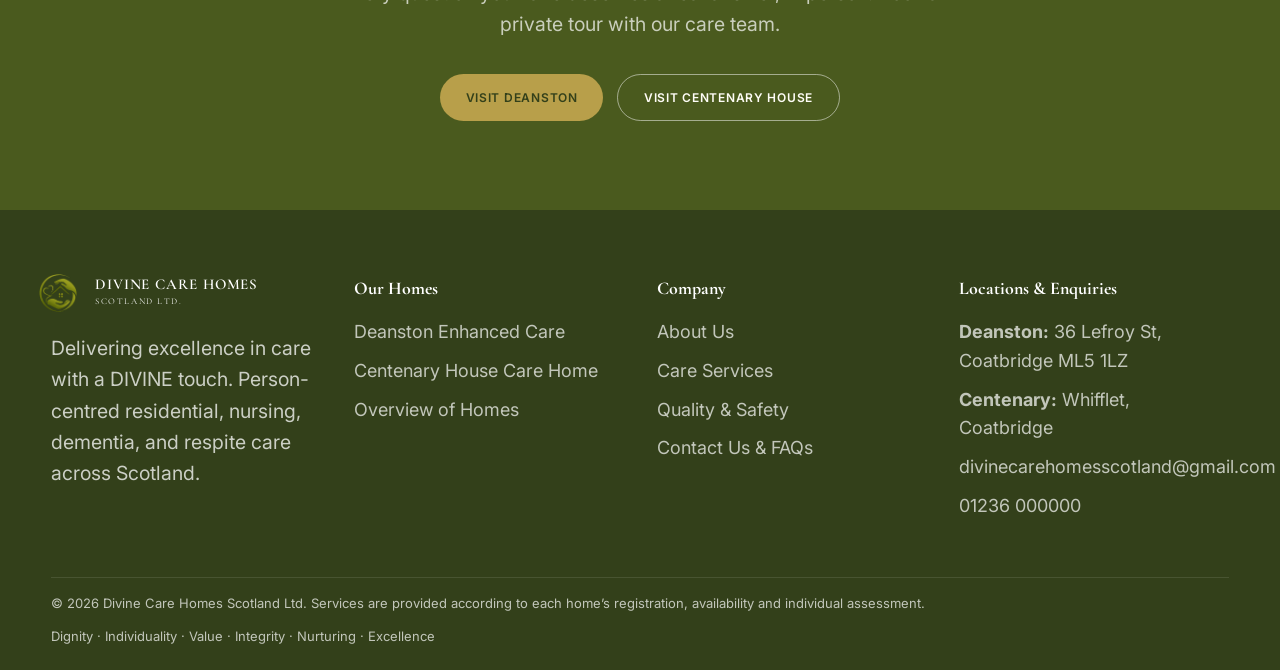
==== commit 18845cbb: "added integrity testing" ====
--- a/about.html
+++ b/about.html
@@ -12,7 +12,7 @@
 <link rel="preconnect" href="https://fonts.gstatic.com" crossorigin>
 <link href="https://fonts.googleapis.com/css2?family=Cormorant+Garamond:wght@400;500;600;700&family=Inter:wght@400;500;600&display=swap" rel="stylesheet">
 <link rel="icon" type="image/png" href="logo.png" />
-<link rel="stylesheet" href="styles.css?v=2" />
+<link rel="stylesheet" href="styles.css?v=3" />
 </head>
 <body data-page="about">
 <div id="site-header" data-variant="light"></div>
@@ -171,6 +171,6 @@
 </section>
 
 <div id="site-footer"></div>
-<script src="script.js?v=2"></script>
+<script src="script.js?v=3"></script>
 </body>
 </html>
--- a/styles.css
+++ b/styles.css
@@ -1430,23 +1430,30 @@
 form.enquiry {
   display: grid;
   gap: var(--sp-4);
-  max-width: min(640px, 100%)
+  max-width: min(640px, 100%);
 }
 
 form.enquiry .field {
   position: relative;
   border-bottom: 1px solid var(--line);
-  padding-top: 18px
+  padding-top: 22px;
+  transition: border-color 0.25s ease;
+}
+
+form.enquiry .field:focus-within {
+  border-bottom-color: var(--gold);
 }
 
 form.enquiry label {
   position: absolute;
-  top: 2px;
+  top: 0;
   left: 0;
-  font-size: 11px;
-  letter-spacing: .24em;
+  font-size: 11.5px;
+  font-weight: 600;
+  letter-spacing: .16em;
   text-transform: uppercase;
-  color: var(--muted)
+  color: var(--navy);
+  opacity: 0.85;
 }
 
 form.enquiry input,
@@ -1456,18 +1463,56 @@
   border: none;
   outline: none;
   background: transparent;
-  padding: 8px 0 14px;
-  font: inherit;
-  color: var(--navy);
+  padding: 6px 0 10px;
+  font-family: inherit;
+  font-size: 15px;
+  color: var(--ink);
+}
+
+form.enquiry input::placeholder,
+form.enquiry textarea::placeholder {
+  font-size: 13px;
+  font-weight: 400;
+  color: #a4aa9a;
+  opacity: 0.75;
+}
+
+form.enquiry input::-webkit-input-placeholder,
+form.enquiry textarea::-webkit-input-placeholder {
+  font-size: 13px;
+  font-weight: 400;
+  color: #a4aa9a;
+  opacity: 0.75;
+}
+
+form.enquiry input::-moz-placeholder,
+form.enquiry textarea::-moz-placeholder {
+  font-size: 13px;
+  font-weight: 400;
+  color: #a4aa9a;
+  opacity: 0.75;
+}
+
+form.enquiry input:-ms-input-placeholder,
+form.enquiry textarea:-ms-input-placeholder {
+  font-size: 13px;
+  font-weight: 400;
+  color: #a4aa9a;
+  opacity: 0.75;
 }
 
 form.enquiry textarea {
   min-height: 90px;
-  resize: vertical
+  resize: vertical;
+}
+
+form.enquiry select {
+  cursor: pointer;
+  color: var(--navy);
 }
 
 form.enquiry button {
-  align-self: flex-start
+  align-self: flex-start;
 }
 
 /* ---------- Utility ---------- */
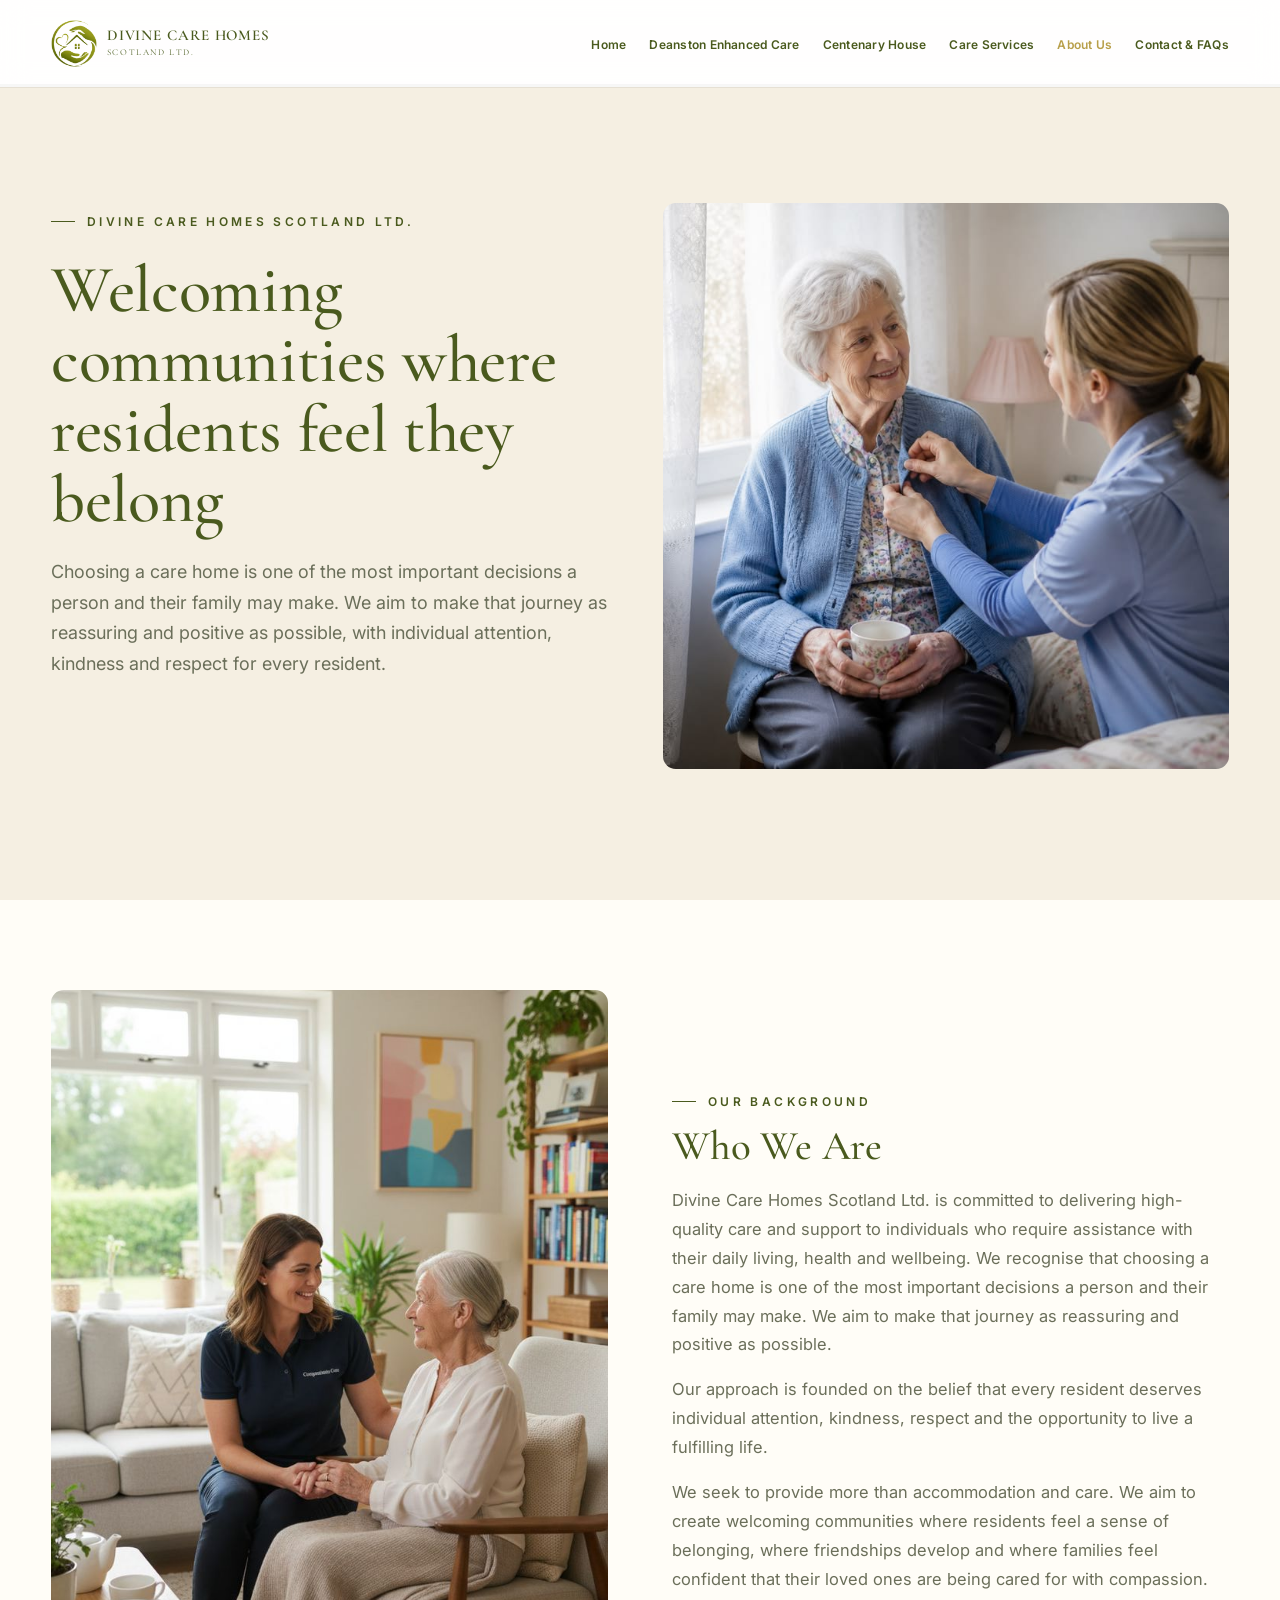
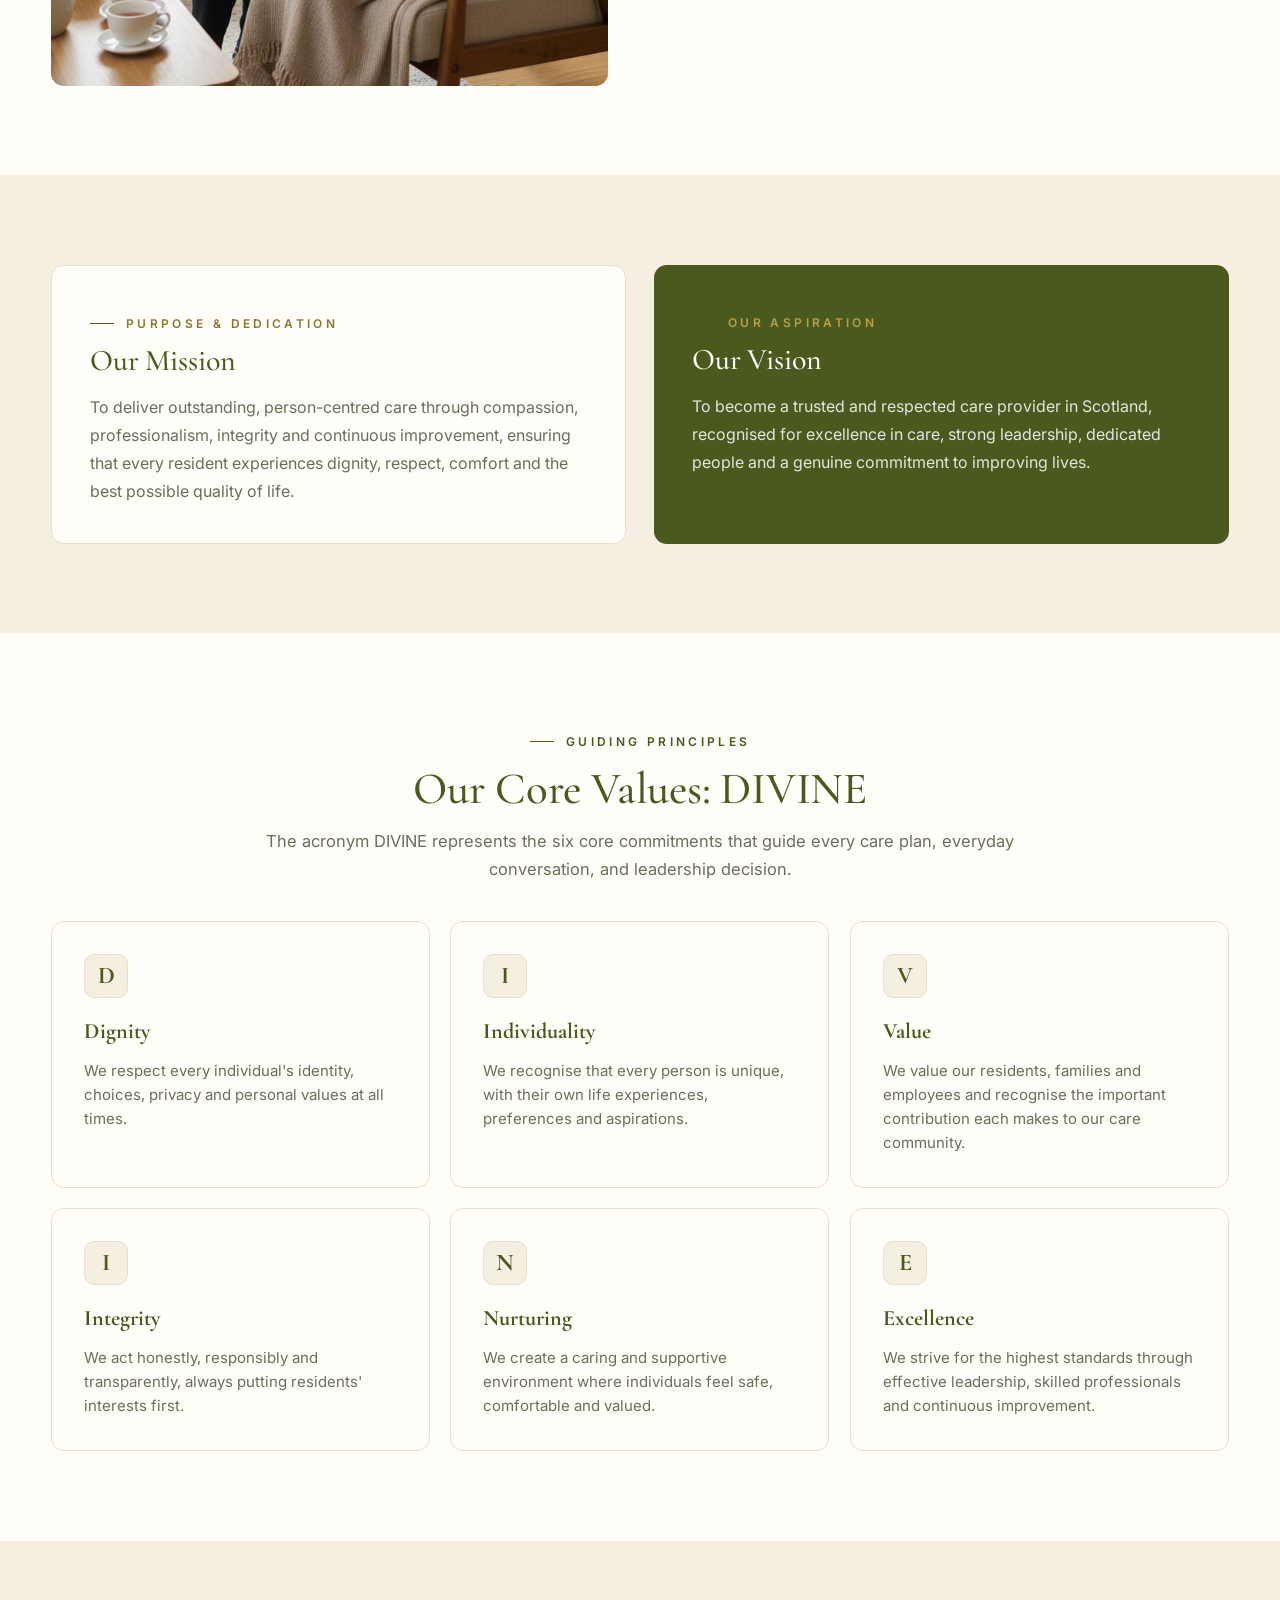
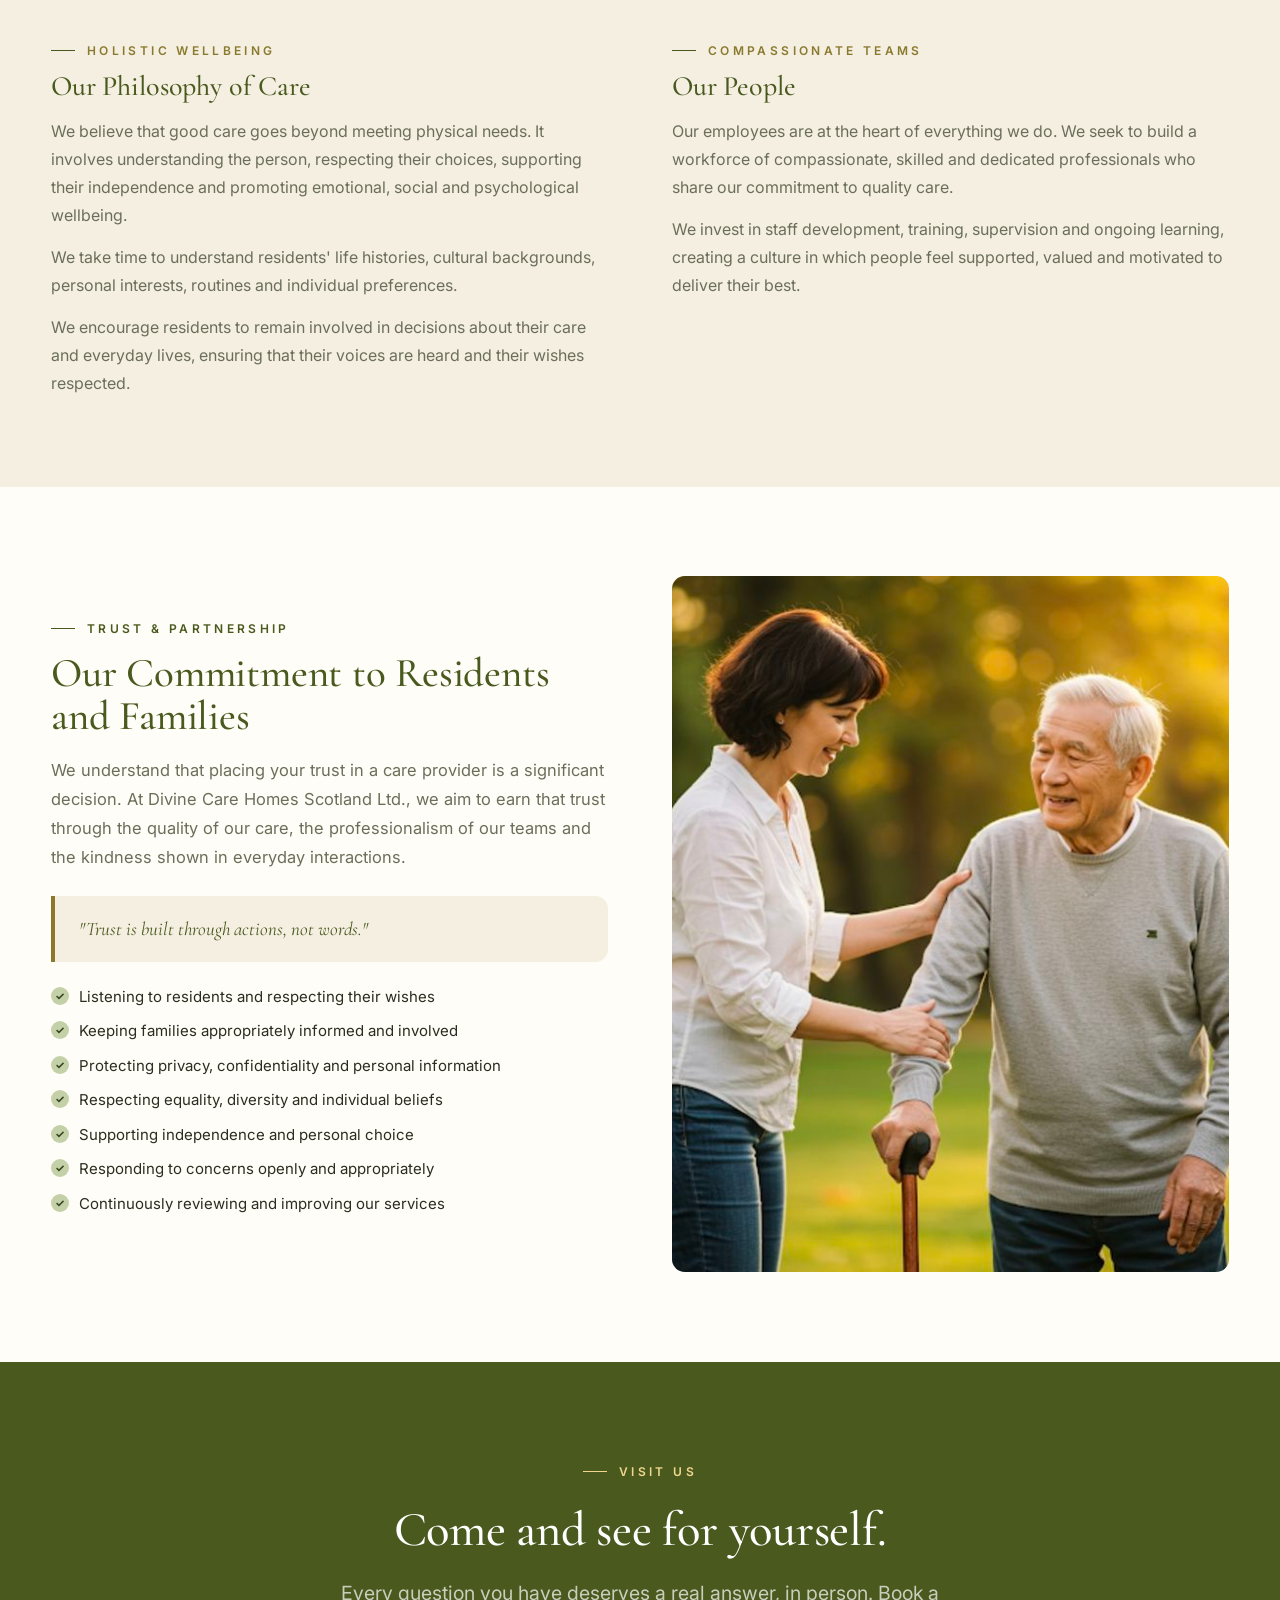
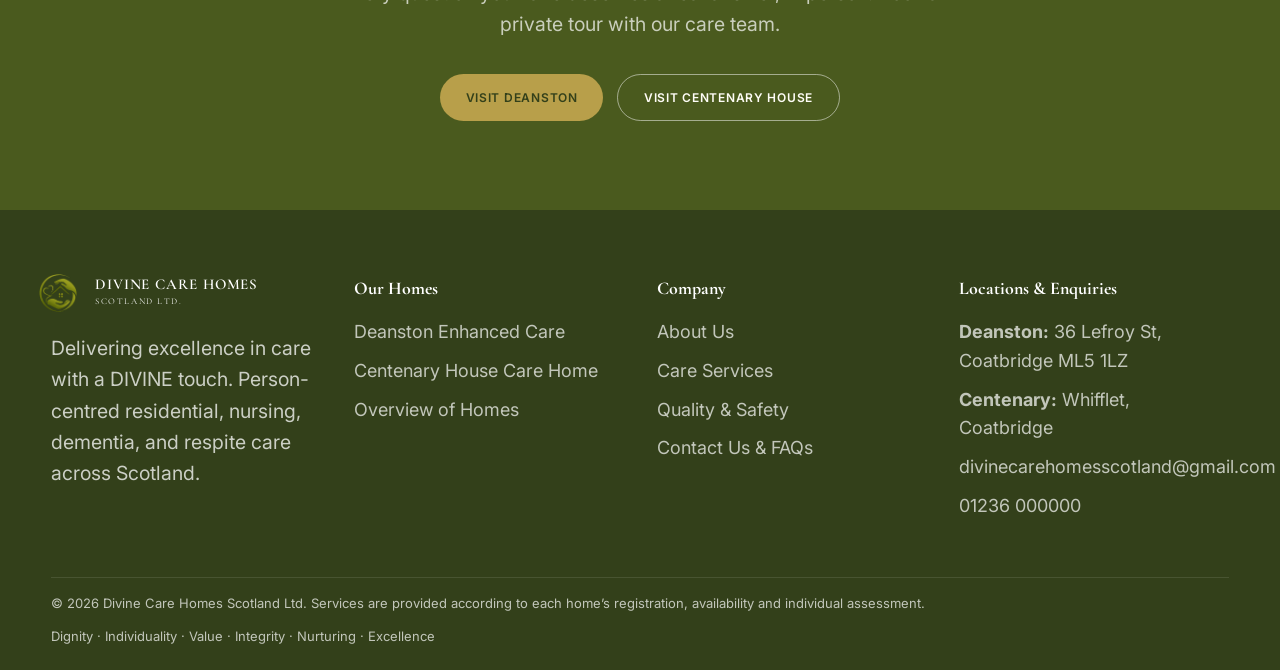
==== commit 23faecfb: "Add Divine images to their respective pages and update references" ====
--- a/about.html
+++ b/about.html
@@ -26,7 +26,7 @@
         <p class="reveal delay-2" style="font-size:18px;line-height:1.7;margin-top:14px">Choosing a care home is one of the most important decisions a person and their family may make. We aim to make that journey as reassuring and positive as possible, with individual attention, kindness and respect for every resident.</p>
       </div>
       <div class="hero-img reveal delay-2">
-        <img src="images/Home care 1/consultation-1.jpg" alt="About Divine Care Homes Scotland Ltd." fetchpriority="high" decoding="async"/>
+        <img src="images/Divine/About Us - Hero.jfif" alt="About Divine Care Homes Scotland Ltd." fetchpriority="high" decoding="async"/>
       </div>
     </div>
   </div>
@@ -36,7 +36,7 @@
 <section class="section">
   <div class="container two-col" style="align-items:center">
     <div class="col-img reveal-left">
-      <img src="images/Home care 1/nurse-wheelchair-garden.jpg" alt="Who We Are - Compassionate Care in Scotland" style="border-radius:var(--radius);border:1px solid var(--line)" loading="lazy" decoding="async"/>
+      <img src="images/Divine/About Us - Our Background.jfif" alt="Who We Are - Compassionate Care in Scotland" style="border-radius:var(--radius);border:1px solid var(--line)" loading="lazy" decoding="async"/>
     </div>
     <div class="reveal-right delay-1">
       <span class="eyebrow">Our Background</span>
@@ -152,7 +152,7 @@
       </ul>
     </div>
     <div class="col-img reveal-right delay-1">
-      <img src="images/Home care 1/nurses-team-talking.jpg" alt="Dedicated Staff at Divine Care Homes Scotland" style="border-radius:var(--radius);border:1px solid var(--line)" loading="lazy" decoding="async"/>
+      <img src="images/Divine/About Us-Trust & Partnership.jfif" alt="Trust & Partnership - Dedicated Staff at Divine Care Homes Scotland" style="border-radius:var(--radius);border:1px solid var(--line)" loading="lazy" decoding="async"/>
     </div>
   </div>
 </section>
